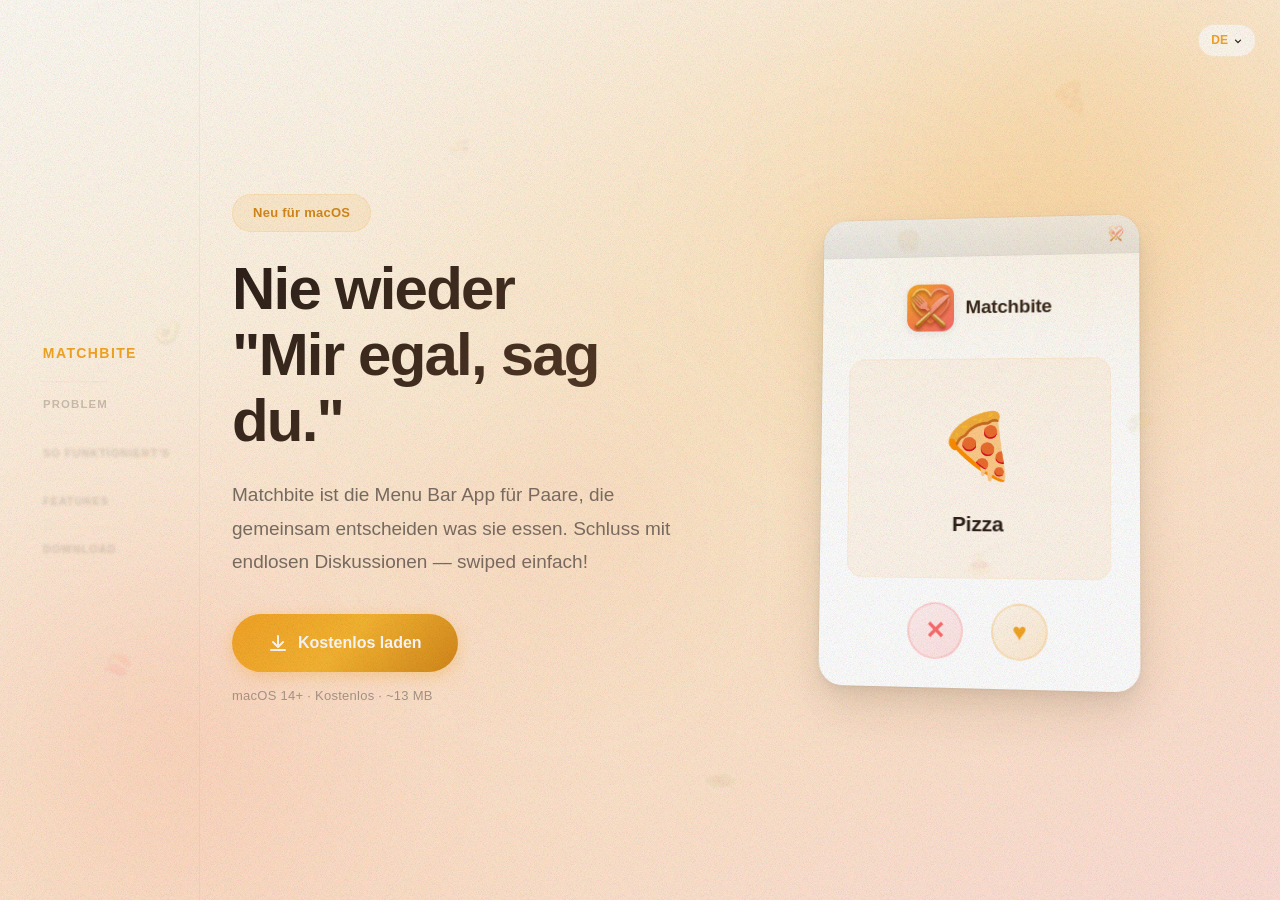
==== index.html @ bd600e62 "Initial commit: Matchbite landing page Complete landing page for matchbite.de with: - Full-page scro" ====
<!DOCTYPE html>
<html lang="de">
<head>
    <meta charset="UTF-8">
    <meta name="viewport" content="width=device-width, initial-scale=1.0">
    <title>Matchbite — Nie wieder "Mir egal, sag du."</title>
    <meta name="description" content="Matchbite ist die macOS Menu Bar App für Paare, die gemeinsam entscheiden was sie essen. Schluss mit endlosen Diskussionen!">
    <meta name="keywords" content="Matchbite, macOS App, Paare, Essen entscheiden, Menu Bar App, Food Matcher">

    <!-- Open Graph -->
    <meta property="og:title" content="Matchbite — Nie wieder 'Mir egal, sag du.'">
    <meta property="og:description" content="Die macOS Menu Bar App für Paare, die gemeinsam entscheiden was sie essen.">
    <meta property="og:image" content="https://matchbite.de/assets/og-image.png">
    <meta property="og:url" content="https://matchbite.de">
    <meta property="og:type" content="website">
    <meta property="og:locale" content="de_DE">

    <!-- Twitter Card -->
    <meta name="twitter:card" content="summary_large_image">
    <meta name="twitter:title" content="Matchbite — Nie wieder 'Mir egal, sag du.'">
    <meta name="twitter:description" content="Die macOS Menu Bar App für Paare, die gemeinsam entscheiden was sie essen.">
    <meta name="twitter:image" content="https://matchbite.de/assets/og-image.png">

    <!-- Favicons -->
    <link rel="apple-touch-icon" sizes="180x180" href="assets/apple-touch-icon.png">
    <link rel="icon" type="image/png" sizes="32x32" href="assets/favicon-32x32.png">
    <link rel="icon" type="image/png" sizes="16x16" href="assets/favicon-16x16.png">
    <meta name="theme-color" content="#F5A623">

    <link rel="preload" href="css/style.css" as="style">
    <link rel="stylesheet" href="css/style.css">
</head>
<body>
    <!-- Ambient background layers -->
    <div class="grain-overlay"></div>
    <div class="ambient-orbs" id="ambientOrbs">
        <div class="ambient-orb"></div>
        <div class="ambient-orb"></div>
        <div class="ambient-orb"></div>
        <div class="ambient-orb"></div>
    </div>
    <div class="floating-foods" id="floatingFoods">
        <div class="floating-food">🍕</div>
        <div class="floating-food">🍣</div>
        <div class="floating-food">🍔</div>
        <div class="floating-food">🥗</div>
        <div class="floating-food">🌮</div>
        <div class="floating-food">🍜</div>
        <div class="floating-food">🍝</div>
        <div class="floating-food">🥑</div>
    </div>
    <div class="cursor-glow" id="cursorGlow"></div>

    <!-- Fixed side indicator -->
    <div class="side-nav" id="sideNav">
        <div class="side-nav-roller" id="sideNavRoller">
            <div class="side-nav-item" data-target="hero">Matchbite</div>
            <div class="side-nav-item" data-target="problem" data-i18n-nav="nav_problem">Problem</div>
            <div class="side-nav-item" data-target="how-it-works" data-i18n-nav="nav_how">So funktioniert's</div>
            <div class="side-nav-item" data-target="features" data-i18n-nav="nav_features">Features</div>
            <div class="side-nav-item" data-target="download" data-i18n-nav="nav_download">Download</div>
        </div>
    </div>

    <!-- Language switcher (top right, minimal) -->
    <div class="lang-switcher" id="langSwitcher">
        <button class="lang-toggle" id="langToggle" aria-label="Sprache wechseln">
            <span class="lang-flag" id="langFlag">DE</span>
            <svg width="10" height="10" viewBox="0 0 12 12" fill="none"><path d="M3 5L6 8L9 5" stroke="currentColor" stroke-width="1.5" stroke-linecap="round" stroke-linejoin="round"/></svg>
        </button>
        <div class="lang-dropdown" id="langDropdown">
            <button class="lang-option active" data-lang="de">Deutsch</button>
            <button class="lang-option" data-lang="en">English</button>
            <button class="lang-option" data-lang="tr">Turkce</button>
            <button class="lang-option" data-lang="ro">Romana</button>
            <button class="lang-option" data-lang="es">Espanol</button>
            <button class="lang-option" data-lang="it">Italiano</button>
            <button class="lang-option" data-lang="pl">Polski</button>
            <button class="lang-option" data-lang="sv">Svenska</button>
            <button class="lang-option" data-lang="nl">Nederlands</button>
            <button class="lang-option" data-lang="be">Belgisch</button>
            <button class="lang-option" data-lang="bs">Bosanski</button>
            <button class="lang-option" data-lang="sq">Shqip</button>
            <button class="lang-option" data-lang="hr">Hrvatski</button>
        </div>
    </div>

    <!-- Section 1: Hero -->
    <section class="panel" id="hero" data-label="Matchbite">
        <div class="panel-inner">
            <div class="hero-content">
                <div class="hero-badge" data-i18n="hero_badge">Neu für macOS</div>
                <h1 class="hero-title" data-i18n="hero_title">Nie wieder<br>"Mir egal, sag du."</h1>
                <p class="hero-subtitle" data-i18n="hero_subtitle">Matchbite ist die Menu Bar App für Paare, die gemeinsam entscheiden was sie essen. Schluss mit endlosen Diskussionen — swiped einfach!</p>
                <div class="hero-actions">
                    <a href="Matchbite.dmg" class="btn btn-primary btn-lg" data-i18n="hero_cta">
                        <svg width="20" height="20" viewBox="0 0 20 20" fill="none"><path d="M10 3V14M10 14L5 9M10 14L15 9" stroke="currentColor" stroke-width="2" stroke-linecap="round" stroke-linejoin="round"/><path d="M3 17H17" stroke="currentColor" stroke-width="2" stroke-linecap="round"/></svg>
                        Kostenlos laden
                    </a>
                    <span class="hero-meta" data-i18n="hero_meta">macOS 14+ &middot; Kostenlos &middot; ~13 MB</span>
                </div>
            </div>
            <div class="hero-visual">
                <div class="hero-phone-mockup">
                    <div class="mockup-menubar">
                        <div class="mockup-menubar-icons">
                            <img src="assets/logo_transparent.png" alt="" width="18" height="18">
                        </div>
                    </div>
                    <div class="mockup-app">
                        <div class="mockup-header">
                            <img src="assets/logo_farbig.png" alt="Matchbite" width="48" height="48" class="mockup-logo">
                            <span class="mockup-title">Matchbite</span>
                        </div>
                        <div class="mockup-card">
                            <div class="mockup-food-emoji">🍕</div>
                            <div class="mockup-food-name">Pizza</div>
                        </div>
                        <div class="mockup-actions">
                            <div class="mockup-btn mockup-btn-no">✕</div>
                            <div class="mockup-btn mockup-btn-yes">♥</div>
                        </div>
                    </div>
                </div>
            </div>
        </div>
    </section>

    <!-- Section 2: Problem -->
    <section class="panel panel-warm" id="problem" data-label-i18n="nav_problem" data-label="Problem">
        <div class="panel-inner panel-center">
            <h2 class="section-title" data-i18n="problem_title">Kennst du das?</h2>
            <p class="section-subtitle" data-i18n="problem_subtitle">Jeden Tag das gleiche Drama. Jedes Paar kennt es.</p>
            <div class="problem-grid">
                <div class="problem-card">
                    <div class="problem-emoji">🤷‍♀️</div>
                    <p class="problem-quote" data-i18n="problem_1">"Was willst du essen?" — "Mir egal, du darfst entscheiden."</p>
                </div>
                <div class="problem-card">
                    <div class="problem-emoji">😤</div>
                    <p class="problem-quote" data-i18n="problem_2">"Pizza?" — "Ne, hatte ich gestern." — "Sushi?" — "Zu teuer." — "Dann sag DU mal!"</p>
                </div>
                <div class="problem-card">
                    <div class="problem-emoji">🕐</div>
                    <p class="problem-quote" data-i18n="problem_3">30 Minuten diskutieren. Am Ende doch wieder das Gleiche bestellen.</p>
                </div>
                <div class="problem-card">
                    <div class="problem-emoji">😩</div>
                    <p class="problem-quote" data-i18n="problem_4">"Mir ist alles recht." — Bestellt man was, ist es dann doch nicht recht.</p>
                </div>
            </div>
        </div>
    </section>

    <!-- Section 3: How it works -->
    <section class="panel" id="how-it-works" data-label-i18n="nav_how" data-label="So funktioniert's">
        <div class="panel-inner panel-center">
            <h2 class="section-title" data-i18n="how_title">So einfach geht's</h2>
            <p class="section-subtitle" data-i18n="how_subtitle">In drei Schritten zum gemeinsamen Essen-Match.</p>
            <div class="steps">
                <div class="step">
                    <div class="step-number">1</div>
                    <h3 class="step-title" data-i18n="step1_title">Installieren</h3>
                    <p class="step-desc" data-i18n="step1_desc">DMG laden, App in den Programme-Ordner ziehen — fertig. Matchbite sitzt in deiner Menu Bar.</p>
                </div>
                <div class="step-connector">
                    <svg width="40" height="2" viewBox="0 0 40 2"><line x1="0" y1="1" x2="40" y2="1" stroke="var(--amber)" stroke-width="2" stroke-dasharray="4 4"/></svg>
                </div>
                <div class="step">
                    <div class="step-number">2</div>
                    <h3 class="step-title" data-i18n="step2_title">Swipen</h3>
                    <p class="step-desc" data-i18n="step2_desc">Beide swipen unabhängig durch Essensvorschläge. Ja oder Nein — ganz intuitiv.</p>
                </div>
                <div class="step-connector">
                    <svg width="40" height="2" viewBox="0 0 40 2"><line x1="0" y1="1" x2="40" y2="1" stroke="var(--amber)" stroke-width="2" stroke-dasharray="4 4"/></svg>
                </div>
                <div class="step">
                    <div class="step-number">3</div>
                    <h3 class="step-title" data-i18n="step3_title">Match!</h3>
                    <p class="step-desc" data-i18n="step3_desc">Sobald ihr bei einem Gericht übereinstimmt — Bingo! Heute gibt's genau das.</p>
                </div>
            </div>
        </div>
    </section>

    <!-- Section 4: Features -->
    <section class="panel panel-warm" id="features" data-label-i18n="nav_features" data-label="Features">
        <div class="panel-inner panel-center">
            <h2 class="section-title" data-i18n="features_title">Alles was du brauchst</h2>
            <p class="section-subtitle" data-i18n="features_subtitle">Klein, schnell, clever — und immer nur einen Klick entfernt.</p>
            <div class="features-grid">
                <div class="feature-card">
                    <div class="feature-preview">
                        <img src="appbilder/menubar.png" alt="Matchbite Menu Bar" loading="lazy">
                    </div>
                    <h3 data-i18n="feature1_title">Menü Bar App</h3>
                    <p data-i18n="feature1_desc">Lebt in deiner Menü Bar. Ein Klick öffnet Matchbite — kein extra Fenster, kein App-Switching.</p>
                </div>
                <div class="feature-card">
                    <div class="feature-preview">
                        <img src="appbilder/notificationbanner_neu Kopie.png" alt="Matchbite Erinnerung" loading="lazy">
                    </div>
                    <h3 data-i18n="feature2_title">Tägliche Erinnerung</h3>
                    <p data-i18n="feature2_desc">Matchbite erinnert euch zur Mittagszeit — damit ihr nicht erst um 14 Uhr anfangt zu überlegen.</p>
                </div>
                <div class="feature-card">
                    <div class="feature-preview feature-preview-tall">
                        <img src="appbilder/swipescreen_neu.png" alt="Matchbite Swipe-Modus" loading="lazy">
                    </div>
                    <h3 data-i18n="feature3_title">Swipe-Modus</h3>
                    <p data-i18n="feature3_desc">Wisch durch die Vorschläge — nach rechts für Ja, nach links für Nein. So einfach wie Tinder, nur für Essen.</p>
                </div>
                <div class="feature-card">
                    <div class="feature-preview feature-preview-tall">
                        <img src="appbilder/einstellungen.png" alt="Matchbite Einstellungen" loading="lazy">
                    </div>
                    <h3 data-i18n="feature4_title">Für macOS gemacht</h3>
                    <p data-i18n="feature4_desc">Native macOS App. Schnell, leicht, fühlt sich an wie ein Teil deines Systems.</p>
                </div>
            </div>
        </div>
    </section>

    <!-- Section 5: Download -->
    <section class="panel" id="download" data-label-i18n="nav_download" data-label="Download">
        <div class="panel-inner panel-center">
            <div class="download-content">
                <img src="assets/logo_farbig.png" alt="Matchbite" width="96" height="96" class="download-logo">
                <h2 class="download-title" data-i18n="download_title">Rette deine Beziehung —<br>eine Mahlzeit nach der anderen.</h2>
                <p class="download-subtitle" data-i18n="download_subtitle">Kostenlos. Kein Abo. Keine In-App-Käufe. Einfach laden und losswipen.</p>
                <a href="Matchbite.dmg" class="btn btn-primary btn-xl" data-i18n="download_cta">
                    <svg width="24" height="24" viewBox="0 0 24 24" fill="none"><path d="M12 4V16M12 16L7 11M12 16L17 11" stroke="currentColor" stroke-width="2" stroke-linecap="round" stroke-linejoin="round"/><path d="M4 20H20" stroke="currentColor" stroke-width="2" stroke-linecap="round"/></svg>
                    Kostenlos für macOS laden
                </a>
                <span class="download-meta" data-i18n="download_meta">Erfordert macOS 14 Sonoma oder neuer</span>
            </div>
            <footer class="footer">
                <div class="footer-inner">
                    <p class="footer-love" data-i18n="footer_love">Made with ♥ für hungrige Paare</p>
                    <div class="footer-links">
                        <a href="#" data-i18n="footer_impressum">Impressum</a>
                        <a href="#" data-i18n="footer_privacy">Datenschutz</a>
                    </div>
                </div>
            </footer>
        </div>
    </section>

    <script src="js/main.js"></script>
</body>
</html>
---- css/style.css ----
/* ===== VARIABLES ===== */
:root {
    --amber: #F5A623;
    --amber-light: #FFECD2;
    --amber-dark: #D4891A;
    --coral: #FF6B6B;
    --bg-cream: #FFFDF9;
    --bg-warm: #FFF8F0;
    --bg-gradient: linear-gradient(135deg, #FFF8F0 0%, #FFECD2 50%, #FFE0E0 100%);
    --text-dark: #2D2019;
    --text-muted: #7A6E63;
    --text-light: #A89888;
    --white: #FFFFFF;
    --shadow-sm: 0 2px 8px rgba(45, 32, 25, 0.06);
    --shadow-md: 0 4px 20px rgba(45, 32, 25, 0.1);
    --shadow-lg: 0 8px 40px rgba(45, 32, 25, 0.12);
    --shadow-glow: 0 4px 30px rgba(245, 166, 35, 0.3);
    --radius-sm: 8px;
    --radius-md: 12px;
    --radius-lg: 20px;
    --transition: 0.3s cubic-bezier(0.4, 0, 0.2, 1);
}

/* ===== RESET ===== */
*, *::before, *::after { margin: 0; padding: 0; box-sizing: border-box; }
html { -webkit-text-size-adjust: 100%; }
body {
    font-family: -apple-system, BlinkMacSystemFont, 'SF Pro Display', 'Segoe UI', Roboto, Helvetica, Arial, sans-serif;
    color: var(--text-dark);
    background-color: var(--bg-cream);
    line-height: 1.6;
    overflow: hidden;
    height: 100vh;
    -webkit-font-smoothing: antialiased;
    -moz-osx-font-smoothing: grayscale;
}
img { max-width: 100%; height: auto; display: block; }
a { color: inherit; text-decoration: none; }
button { border: none; background: none; cursor: pointer; font: inherit; color: inherit; }

/* ===== AMBIENT BACKGROUND ===== */

/* Grain texture overlay — subtle premium film grain */
.grain-overlay {
    position: fixed;
    inset: 0;
    z-index: 300;
    pointer-events: none;
    opacity: 0.3;
    mix-blend-mode: multiply;
    background-image: url("data:image/svg+xml,%3Csvg viewBox='0 0 256 256' xmlns='http://www.w3.org/2000/svg'%3E%3Cfilter id='n'%3E%3CfeTurbulence type='fractalNoise' baseFrequency='0.85' numOctaves='4' stitchTiles='stitch'/%3E%3C/filter%3E%3Crect width='100%25' height='100%25' filter='url(%23n)' opacity='1'/%3E%3C/svg%3E");
    background-repeat: repeat;
    background-size: 180px 180px;
}

/* Animated gradient orbs — living background */
.ambient-orbs {
    position: fixed;
    inset: 0;
    z-index: 50;
    pointer-events: none;
    overflow: hidden;
}

.ambient-orb {
    position: absolute;
    border-radius: 50%;
    filter: blur(80px);
    opacity: 0;
    will-change: transform, opacity;
    transition: opacity 1.5s ease;
}

.ambient-orbs.active .ambient-orb {
    opacity: 1;
}

.ambient-orb:nth-child(1) {
    width: 500px; height: 500px;
    background: radial-gradient(circle, rgba(245, 166, 35, 0.2) 0%, transparent 70%);
    top: -10%; right: -5%;
    animation: orbFloat1 18s ease-in-out infinite;
}

.ambient-orb:nth-child(2) {
    width: 450px; height: 450px;
    background: radial-gradient(circle, rgba(255, 140, 100, 0.15) 0%, transparent 70%);
    bottom: -8%; left: -5%;
    animation: orbFloat2 22s ease-in-out infinite;
}

.ambient-orb:nth-child(3) {
    width: 350px; height: 350px;
    background: radial-gradient(circle, rgba(255, 107, 107, 0.1) 0%, transparent 70%);
    top: 40%; left: 30%;
    animation: orbFloat3 25s ease-in-out infinite;
}

.ambient-orb:nth-child(4) {
    width: 300px; height: 300px;
    background: radial-gradient(circle, rgba(245, 200, 80, 0.12) 0%, transparent 70%);
    top: 15%; left: 55%;
    animation: orbFloat4 20s ease-in-out infinite;
}

@keyframes orbFloat1 {
    0%, 100% { transform: translate(0, 0) scale(1); }
    25% { transform: translate(-60px, 40px) scale(1.1); }
    50% { transform: translate(-30px, 80px) scale(0.95); }
    75% { transform: translate(40px, 30px) scale(1.05); }
}

@keyframes orbFloat2 {
    0%, 100% { transform: translate(0, 0) scale(1); }
    25% { transform: translate(50px, -30px) scale(1.08); }
    50% { transform: translate(80px, -60px) scale(0.92); }
    75% { transform: translate(20px, -40px) scale(1.12); }
}

@keyframes orbFloat3 {
    0%, 100% { transform: translate(0, 0) scale(1); }
    33% { transform: translate(-70px, -50px) scale(1.15); }
    66% { transform: translate(50px, 30px) scale(0.9); }
}

@keyframes orbFloat4 {
    0%, 100% { transform: translate(0, 0) scale(1); }
    33% { transform: translate(40px, 50px) scale(0.9); }
    66% { transform: translate(-50px, -30px) scale(1.1); }
}

/* Floating food emojis — ghostly, thematic */
.floating-foods {
    position: fixed;
    inset: 0;
    z-index: 51;
    pointer-events: none;
    overflow: hidden;
}

.floating-food {
    position: absolute;
    font-size: 28px;
    opacity: 0;
    filter: blur(1px);
    will-change: transform;
    transition: opacity 1.5s ease;
    user-select: none;
}

.floating-foods.active .floating-food {
    opacity: 0.08;
}

.floating-food:nth-child(1) { top: 8%; left: 82%; font-size: 32px; animation: foodDrift1 28s linear infinite; }
.floating-food:nth-child(2) { top: 72%; left: 8%; font-size: 24px; animation: foodDrift2 34s linear infinite; }
.floating-food:nth-child(3) { top: 25%; left: 70%; font-size: 20px; animation: foodDrift3 30s linear infinite; }
.floating-food:nth-child(4) { top: 85%; left: 55%; font-size: 26px; animation: foodDrift4 26s linear infinite; }
.floating-food:nth-child(5) { top: 45%; left: 88%; font-size: 22px; animation: foodDrift1 32s linear infinite reverse; }
.floating-food:nth-child(6) { top: 15%; left: 35%; font-size: 18px; animation: foodDrift3 36s linear infinite reverse; }
.floating-food:nth-child(7) { top: 60%; left: 75%; font-size: 30px; animation: foodDrift2 24s linear infinite; }
.floating-food:nth-child(8) { top: 35%; left: 12%; font-size: 22px; animation: foodDrift4 38s linear infinite reverse; }

@keyframes foodDrift1 {
    0%   { transform: translate(0, 0) rotate(0deg); }
    25%  { transform: translate(-30px, -40px) rotate(15deg); }
    50%  { transform: translate(20px, -70px) rotate(-10deg); }
    75%  { transform: translate(-10px, -30px) rotate(20deg); }
    100% { transform: translate(0, 0) rotate(0deg); }
}

@keyframes foodDrift2 {
    0%   { transform: translate(0, 0) rotate(0deg); }
    25%  { transform: translate(40px, 25px) rotate(-12deg); }
    50%  { transform: translate(-20px, 50px) rotate(8deg); }
    75%  { transform: translate(30px, 20px) rotate(-18deg); }
    100% { transform: translate(0, 0) rotate(0deg); }
}

@keyframes foodDrift3 {
    0%   { transform: translate(0, 0) rotate(0deg); }
    33%  { transform: translate(-50px, 30px) rotate(22deg); }
    66%  { transform: translate(30px, -40px) rotate(-15deg); }
    100% { transform: translate(0, 0) rotate(0deg); }
}

@keyframes foodDrift4 {
    0%   { transform: translate(0, 0) rotate(0deg); }
    33%  { transform: translate(25px, -55px) rotate(-20deg); }
    66%  { transform: translate(-40px, 20px) rotate(12deg); }
    100% { transform: translate(0, 0) rotate(0deg); }
}

/* Mouse glow — interactive warmth */
.cursor-glow {
    position: fixed;
    width: 400px; height: 400px;
    border-radius: 50%;
    background: radial-gradient(circle, rgba(245, 166, 35, 0.07) 0%, transparent 65%);
    pointer-events: none;
    z-index: 52;
    transform: translate(-50%, -50%);
    transition: opacity 0.4s ease;
    opacity: 0;
    will-change: left, top;
}

.cursor-glow.active {
    opacity: 1;
}

/* Reduced motion: disable ambient animations */
@media (prefers-reduced-motion: reduce) {
    .ambient-orb, .floating-food { animation: none !important; }
    .cursor-glow { display: none; }
    .grain-overlay { opacity: 0.15; }
}

/* ===== PANELS (stacked, fixed) ===== */
.panel {
    position: fixed;
    inset: 0;
    width: 100%;
    height: 100vh;
    display: flex;
    align-items: center;
    justify-content: center;
    padding: 60px 80px 60px 232px;
    background: #FFF8F0;
    z-index: 1;
    opacity: 0;
    pointer-events: none;
    transform: translateY(100%) scale(0.95);
    will-change: transform, opacity;
}

/* === SECTION BACKGROUNDS — warm color story === */
/* Each panel has layered gradients + soft blobs for depth */

/* Hero: Einladend, warm, golden-peach — "Willkommen" */
#hero {
    background:
        radial-gradient(ellipse 80% 60% at 75% 20%, rgba(255, 200, 120, 0.25) 0%, transparent 60%),
        radial-gradient(ellipse 60% 80% at 15% 80%, rgba(255, 140, 140, 0.12) 0%, transparent 55%),
        radial-gradient(ellipse 50% 50% at 50% 50%, rgba(245, 166, 35, 0.06) 0%, transparent 70%),
        linear-gradient(155deg, #FFFCF5 0%, #FFF3E0 30%, #FFECD2 55%, #FFE4CC 75%, #FFE0D8 100%);
}

/* Problem: Leicht frustriert, wärmer/rötlicher — "Das kennt jeder" */
#problem {
    background:
        radial-gradient(ellipse 70% 50% at 80% 30%, rgba(255, 160, 130, 0.15) 0%, transparent 60%),
        radial-gradient(ellipse 60% 70% at 20% 75%, rgba(245, 166, 35, 0.1) 0%, transparent 55%),
        radial-gradient(ellipse 40% 40% at 50% 10%, rgba(255, 107, 107, 0.06) 0%, transparent 60%),
        linear-gradient(160deg, #FFF8F0 0%, #FFF0E5 25%, #FFE8D8 50%, #FFDFD0 80%, #FFE5DD 100%);
}

/* How it works: Klar, frisch, lösungsorientiert — "So einfach" */
#how-it-works {
    background:
        radial-gradient(ellipse 70% 60% at 25% 25%, rgba(245, 200, 100, 0.15) 0%, transparent 55%),
        radial-gradient(ellipse 50% 60% at 80% 70%, rgba(255, 220, 180, 0.18) 0%, transparent 55%),
        radial-gradient(ellipse 80% 40% at 50% 100%, rgba(245, 166, 35, 0.05) 0%, transparent 50%),
        linear-gradient(145deg, #FFFDF7 0%, #FFF9EE 30%, #FFF5E4 55%, #FFEED4 80%, #FFF2E0 100%);
}

/* Features: Selbstbewusst, warm-golden — "Alles was du brauchst" */
#features {
    background:
        radial-gradient(ellipse 60% 55% at 70% 25%, rgba(245, 180, 80, 0.14) 0%, transparent 55%),
        radial-gradient(ellipse 65% 65% at 25% 70%, rgba(255, 190, 140, 0.12) 0%, transparent 55%),
        radial-gradient(ellipse 40% 40% at 90% 85%, rgba(255, 140, 100, 0.06) 0%, transparent 50%),
        linear-gradient(150deg, #FFF9F0 0%, #FFF2E2 30%, #FFEBD0 55%, #FFE6C8 80%, #FFEAD5 100%);
}

/* Download: Reich, einladend, emotional — "Jetzt loslegen" */
#download {
    background:
        radial-gradient(ellipse 60% 60% at 50% 40%, rgba(245, 166, 35, 0.15) 0%, transparent 55%),
        radial-gradient(ellipse 80% 50% at 20% 20%, rgba(255, 180, 120, 0.18) 0%, transparent 55%),
        radial-gradient(ellipse 70% 50% at 85% 80%, rgba(255, 140, 140, 0.1) 0%, transparent 55%),
        linear-gradient(140deg, #FFF5E8 0%, #FFECD2 25%, #FFE2C0 50%, #FFDCB8 75%, #FFE3CC 100%);
}

/* Active panel: fully visible */
.panel.active {
    opacity: 1;
    pointer-events: all;
    z-index: 5;
    transform: translateY(0) scale(1);
}

/* Panel sliding IN from below (scroll down) */
.panel.slide-in-up {
    z-index: 10;
    pointer-events: none;
    animation: slideInUp 0.75s cubic-bezier(0.16, 1, 0.3, 1) forwards;
}

/* Panel sliding IN from above (scroll up) */
.panel.slide-in-down {
    z-index: 10;
    pointer-events: none;
    animation: slideInDown 0.75s cubic-bezier(0.16, 1, 0.3, 1) forwards;
}

/* Panel sliding OUT to top (scroll down) */
.panel.slide-out-up {
    z-index: 5;
    pointer-events: none;
    animation: slideOutUp 0.75s cubic-bezier(0.16, 1, 0.3, 1) forwards;
}

/* Panel sliding OUT to bottom (scroll up) */
.panel.slide-out-down {
    z-index: 5;
    pointer-events: none;
    animation: slideOutDown 0.75s cubic-bezier(0.16, 1, 0.3, 1) forwards;
}

@keyframes slideInUp {
    0% { transform: translateY(100%); opacity: 1; }
    100% { transform: translateY(0); opacity: 1; }
}

@keyframes slideInDown {
    0% { transform: translateY(-100%); opacity: 1; }
    100% { transform: translateY(0); opacity: 1; }
}

@keyframes slideOutUp {
    0% { transform: translateY(0) scale(1); opacity: 1; filter: blur(0); }
    100% { transform: translateY(-35%) scale(0.88); opacity: 0; filter: blur(6px); }
}

@keyframes slideOutDown {
    0% { transform: translateY(0) scale(1); opacity: 1; filter: blur(0); }
    100% { transform: translateY(35%) scale(0.88); opacity: 0; filter: blur(6px); }
}

/* Reduced motion fallback */
@media (prefers-reduced-motion: reduce) {
    .panel.slide-in-up, .panel.slide-in-down {
        animation: simpleFadeIn 0.3s ease forwards;
    }
    .panel.slide-out-up, .panel.slide-out-down {
        animation: simpleFadeOut 0.3s ease forwards;
    }
    @keyframes simpleFadeIn { from { opacity: 0; } to { opacity: 1; transform: translateY(0) scale(1); } }
    @keyframes simpleFadeOut { from { opacity: 1; } to { opacity: 0; } }
}

.panel-inner {
    width: 100%;
    max-width: 1100px;
    margin: 0 auto;
}

.panel-center { text-align: center; }

/* ===== CONTENT REVEAL (staggered + dramatic) ===== */

/* --- Titles: slide up with blur --- */
.panel .section-title {
    opacity: 0;
    transform: translateY(50px) scale(0.92);
    filter: blur(8px);
    transition: opacity 0.7s cubic-bezier(0.16, 1, 0.3, 1),
                transform 0.7s cubic-bezier(0.16, 1, 0.3, 1),
                filter 0.7s cubic-bezier(0.16, 1, 0.3, 1);
}
.panel .section-subtitle {
    opacity: 0;
    transform: translateY(30px);
    filter: blur(4px);
    transition: opacity 0.6s cubic-bezier(0.16, 1, 0.3, 1),
                transform 0.6s cubic-bezier(0.16, 1, 0.3, 1),
                filter 0.6s cubic-bezier(0.16, 1, 0.3, 1);
}

/* --- Hero content: each child from left --- */
.hero-content > * {
    opacity: 0;
    transform: translateX(-40px) translateY(20px);
    filter: blur(6px);
    transition: opacity 0.65s cubic-bezier(0.16, 1, 0.3, 1),
                transform 0.65s cubic-bezier(0.16, 1, 0.3, 1),
                filter 0.65s cubic-bezier(0.16, 1, 0.3, 1);
}

/* --- Hero visual: scale up from right --- */
.hero-visual {
    opacity: 0;
    transform: translateX(60px) scale(0.85);
    filter: blur(8px);
    transition: opacity 0.8s cubic-bezier(0.16, 1, 0.3, 1),
                transform 0.8s cubic-bezier(0.16, 1, 0.3, 1),
                filter 0.8s cubic-bezier(0.16, 1, 0.3, 1);
}

/* --- Problem cards: pop up with rotation --- */
.problem-card {
    opacity: 0;
    transform: translateY(60px) scale(0.8) rotate(3deg);
    filter: blur(4px);
    transition: opacity 0.6s cubic-bezier(0.16, 1, 0.3, 1),
                transform 0.6s cubic-bezier(0.16, 1, 0.3, 1),
                filter 0.6s cubic-bezier(0.16, 1, 0.3, 1);
}
.problem-card:nth-child(even) {
    transform: translateY(60px) scale(0.8) rotate(-3deg);
}

/* --- Steps: slide from left --- */
.step, .step-preview {
    opacity: 0;
    transform: translateX(-50px) translateY(20px);
    filter: blur(6px);
    transition: opacity 0.6s cubic-bezier(0.16, 1, 0.3, 1),
                transform 0.6s cubic-bezier(0.16, 1, 0.3, 1),
                filter 0.6s cubic-bezier(0.16, 1, 0.3, 1);
}
.step-connector {
    opacity: 0;
    transform: scaleX(0);
    transition: opacity 0.4s ease, transform 0.5s cubic-bezier(0.16, 1, 0.3, 1);
}

/* --- Feature cards: scale up from center --- */
.feature-card {
    opacity: 0;
    transform: translateY(40px) scale(0.75);
    filter: blur(6px);
    transition: opacity 0.6s cubic-bezier(0.16, 1, 0.3, 1),
                transform 0.6s cubic-bezier(0.16, 1, 0.3, 1),
                filter 0.6s cubic-bezier(0.16, 1, 0.3, 1);
}

/* --- Download content: scale + blur --- */
.download-content {
    opacity: 0;
    transform: translateY(40px) scale(0.9);
    filter: blur(10px);
    transition: opacity 0.8s cubic-bezier(0.16, 1, 0.3, 1),
                transform 0.8s cubic-bezier(0.16, 1, 0.3, 1),
                filter 0.8s cubic-bezier(0.16, 1, 0.3, 1);
}

/* === IN-VIEW: everything resolves === */
.panel.in-view .section-title {
    opacity: 1; transform: translateY(0) scale(1); filter: blur(0);
}
.panel.in-view .section-subtitle {
    opacity: 1; transform: translateY(0); filter: blur(0);
    transition-delay: 0.12s;
}
.panel.in-view .hero-content > * {
    opacity: 1; transform: translateX(0) translateY(0); filter: blur(0);
}
.panel.in-view .hero-visual {
    opacity: 1; transform: translateX(0) scale(1); filter: blur(0);
}
.panel.in-view .problem-card,
.panel.in-view .problem-card:nth-child(even) {
    opacity: 1; transform: translateY(0) scale(1) rotate(0deg); filter: blur(0);
}
.panel.in-view .step {
    opacity: 1; transform: translateX(0) translateY(0); filter: blur(0);
}
.panel.in-view .step-connector {
    opacity: 1; transform: scaleX(1);
}
.panel.in-view .feature-card {
    opacity: 1; transform: translateY(0) scale(1); filter: blur(0);
}
.panel.in-view .download-content {
    opacity: 1; transform: translateY(0) scale(1); filter: blur(0);
}

/* === STAGGER DELAYS === */
.panel.in-view .hero-content > *:nth-child(1) { transition-delay: 0.2s; }
.panel.in-view .hero-content > *:nth-child(2) { transition-delay: 0.35s; }
.panel.in-view .hero-content > *:nth-child(3) { transition-delay: 0.5s; }
.panel.in-view .hero-content > *:nth-child(4) { transition-delay: 0.6s; }
.panel.in-view .hero-visual { transition-delay: 0.4s; }

.panel.in-view .problem-card:nth-child(1) { transition-delay: 0.15s; }
.panel.in-view .problem-card:nth-child(2) { transition-delay: 0.25s; }
.panel.in-view .problem-card:nth-child(3) { transition-delay: 0.35s; }
.panel.in-view .problem-card:nth-child(4) { transition-delay: 0.45s; }

.panel.in-view .step:nth-child(1) { transition-delay: 0.15s; }
.panel.in-view .step-connector:nth-child(2) { transition-delay: 0.3s; }
.panel.in-view .step:nth-child(3) { transition-delay: 0.35s; }
.panel.in-view .step-connector:nth-child(4) { transition-delay: 0.5s; }
.panel.in-view .step:nth-child(5) { transition-delay: 0.55s; }

.panel.in-view .feature-card:nth-child(1) { transition-delay: 0.15s; }
.panel.in-view .feature-card:nth-child(2) { transition-delay: 0.25s; }
.panel.in-view .feature-card:nth-child(3) { transition-delay: 0.35s; }
.panel.in-view .feature-card:nth-child(4) { transition-delay: 0.45s; }

/* ===== SIDE NAVIGATION (roller) ===== */
.side-nav {
    position: fixed;
    left: 0;
    top: 0;
    bottom: 0;
    width: 200px;
    display: flex;
    align-items: center;
    justify-content: center;
    z-index: 100;
    border-right: 1px solid rgba(168, 152, 136, 0.1);
}

.side-nav-roller {
    display: flex;
    flex-direction: column;
    align-items: flex-start;
    padding-left: 28px;
    transition: transform 0.5s cubic-bezier(0.4, 0, 0.2, 1);
}

.side-nav-item {
    font-size: 12px;
    font-weight: 600;
    text-transform: uppercase;
    letter-spacing: 0.1em;
    color: var(--text-light);
    padding: 14px 0;
    border-top: 1px solid rgba(168, 152, 136, 0.15);
    white-space: nowrap;
    cursor: pointer;
    transition: all 0.4s cubic-bezier(0.4, 0, 0.2, 1);
    filter: blur(1.5px);
    opacity: 0.4;
    transform: scale(0.9);
    transform-origin: left center;
}

.side-nav-item:first-child { border-top: none; }
.side-nav-item:last-child { border-bottom: 1px solid rgba(168, 152, 136, 0.15); }

.side-nav-item.active {
    font-size: 14px;
    font-weight: 800;
    color: var(--amber);
    filter: blur(0);
    opacity: 1;
    transform: scale(1);
    padding: 16px 0;
}

.side-nav-item.near {
    filter: blur(0.5px);
    opacity: 0.55;
    transform: scale(0.95);
}

.side-nav-item:hover {
    opacity: 0.8;
    filter: blur(0);
}

/* ===== LANGUAGE SWITCHER ===== */
.lang-switcher {
    position: fixed;
    top: 24px;
    right: 24px;
    z-index: 200;
}

.lang-toggle {
    display: flex;
    align-items: center;
    gap: 5px;
    padding: 6px 12px;
    background: rgba(255, 253, 249, 0.8);
    backdrop-filter: blur(12px);
    -webkit-backdrop-filter: blur(12px);
    border-radius: 50px;
    font-size: 12px;
    font-weight: 600;
    transition: var(--transition);
    border: 1px solid rgba(245, 166, 35, 0.15);
}

.lang-toggle:hover {
    background: var(--white);
    border-color: var(--amber);
}

.lang-flag { font-size: 12px; font-weight: 700; color: var(--amber); }

.lang-dropdown {
    position: absolute;
    top: calc(100% + 6px);
    right: 0;
    background: var(--white);
    border-radius: var(--radius-md);
    box-shadow: var(--shadow-lg);
    padding: 4px;
    min-width: 150px;
    opacity: 0;
    visibility: hidden;
    transform: translateY(-6px);
    transition: var(--transition);
    border: 1px solid rgba(245, 166, 35, 0.1);
    max-height: 300px;
    overflow-y: auto;
}

.lang-dropdown.open { opacity: 1; visibility: visible; transform: translateY(0); }

.lang-option {
    display: block; width: 100%; padding: 7px 12px;
    text-align: left; font-size: 13px;
    border-radius: var(--radius-sm); transition: var(--transition);
}
.lang-option:hover { background: var(--amber-light); }
.lang-option.active { color: var(--amber); font-weight: 600; background: var(--amber-light); }

/* ===== BUTTONS ===== */
.btn {
    display: inline-flex; align-items: center; gap: 10px;
    font-weight: 600; border-radius: 50px;
    cursor: pointer; border: none;
    position: relative; overflow: hidden;
    transition: transform 0.3s cubic-bezier(0.16, 1, 0.3, 1), box-shadow 0.3s ease;
}
.btn-primary {
    background: linear-gradient(135deg, var(--amber) 0%, #F7B731 50%, var(--amber-dark) 100%);
    color: var(--white);
    box-shadow: 0 4px 15px rgba(245, 166, 35, 0.35);
}
.btn-primary::before {
    content: '';
    position: absolute;
    top: 0; left: -100%; width: 100%; height: 100%;
    background: linear-gradient(90deg, transparent, rgba(255,255,255,0.25), transparent);
    transition: left 0.5s ease;
}
.btn-primary:hover::before { left: 100%; }
.btn-primary:hover {
    transform: translateY(-3px) scale(1.02);
    box-shadow: 0 8px 30px rgba(245, 166, 35, 0.45);
}
.btn-primary:active { transform: translateY(0) scale(0.98); }
.btn-lg { padding: 16px 36px; font-size: 16px; }
.btn-xl { padding: 20px 48px; font-size: 18px; letter-spacing: 0.01em; }

/* ===== HERO ===== */
#hero .panel-inner {
    display: grid;
    grid-template-columns: 1fr 1fr;
    gap: 80px;
    align-items: center;
}

.hero-badge {
    display: inline-flex; align-items: center; gap: 8px;
    padding: 8px 20px;
    background: rgba(245, 166, 35, 0.12);
    backdrop-filter: blur(8px);
    color: var(--amber-dark);
    border-radius: 50px; font-size: 13px; font-weight: 600;
    margin-bottom: 24px;
    border: 1px solid rgba(245, 166, 35, 0.15);
    letter-spacing: 0.02em;
}

.hero-title {
    font-size: clamp(38px, 5vw, 60px); font-weight: 800;
    line-height: 1.1; margin-bottom: 24px; letter-spacing: -0.03em;
    background: linear-gradient(135deg, var(--text-dark) 0%, #5A3E28 100%);
    -webkit-background-clip: text;
    -webkit-text-fill-color: transparent;
    background-clip: text;
}

.hero-subtitle {
    font-size: clamp(16px, 2vw, 19px); color: var(--text-muted);
    max-width: 480px; margin-bottom: 36px; line-height: 1.75;
}

.hero-actions { display: flex; flex-direction: column; align-items: flex-start; gap: 14px; }
.hero-meta { font-size: 13px; color: var(--text-light); letter-spacing: 0.02em; }
.hero-visual { display: flex; justify-content: center; }

/* ===== MOCKUP ===== */
.hero-phone-mockup {
    width: 320px; background: var(--white);
    border-radius: 24px;
    box-shadow:
        0 0 0 1px rgba(0,0,0,0.03),
        0 4px 8px rgba(0,0,0,0.04),
        0 12px 24px rgba(0,0,0,0.06),
        0 24px 48px rgba(45, 32, 25, 0.08),
        0 0 80px rgba(245, 166, 35, 0.08);
    overflow: visible;
    transform: perspective(1000px) rotateY(-6deg) rotateX(3deg);
    transition: transform 0.8s cubic-bezier(0.16, 1, 0.3, 1);
}
.hero-phone-mockup:hover {
    transform: perspective(1000px) rotateY(0deg) rotateX(0deg) translateY(-4px);
}

.mockup-menubar {
    background: linear-gradient(180deg, #F5F5F5, #EBEBEB);
    padding: 10px 14px; display: flex; justify-content: flex-end;
    border-radius: 24px 24px 0 0;
    border-bottom: 1px solid rgba(0,0,0,0.06);
}
.mockup-menubar-icons { display: flex; align-items: center; }
.mockup-app { padding: 28px; text-align: center; }
.mockup-header { display: flex; align-items: center; justify-content: center; gap: 12px; margin-bottom: 28px; }
.mockup-logo { border-radius: 12px; box-shadow: 0 2px 8px rgba(0,0,0,0.08); }
.mockup-title { font-size: 19px; font-weight: 700; letter-spacing: -0.01em; }
.mockup-card {
    background: linear-gradient(145deg, var(--bg-warm) 0%, #FFF5E8 100%);
    border-radius: 16px;
    padding: 36px 28px; margin-bottom: 24px;
    will-change: transform, opacity;
    border: 1px solid rgba(245, 166, 35, 0.08);
}
.mockup-food-emoji { font-size: 64px; margin-bottom: 10px; }
.mockup-food-name { font-size: 21px; font-weight: 700; letter-spacing: -0.01em; }
.mockup-actions { display: flex; justify-content: center; gap: 28px; }
.mockup-btn {
    width: 56px; height: 56px; border-radius: 50%;
    display: flex; align-items: center; justify-content: center;
    font-size: 24px; font-weight: bold;
}
.mockup-btn-no {
    background: linear-gradient(145deg, #FFF0F0, #FFE4E4);
    color: var(--coral); border: 2px solid rgba(255,107,107,0.2);
    cursor: pointer;
    transition: transform 0.3s cubic-bezier(0.16, 1, 0.3, 1), box-shadow 0.3s ease;
}
.mockup-btn-no:hover {
    transform: scale(1.18) rotate(-5deg);
    box-shadow: 0 6px 20px rgba(255,107,107,0.3);
}
.mockup-btn-no:active { transform: scale(0.92); }
.mockup-btn-yes {
    background: linear-gradient(145deg, #FFF7EC, #FFECD2);
    color: var(--amber); border: 2px solid rgba(245,166,35,0.2);
    cursor: pointer;
    transition: transform 0.3s cubic-bezier(0.16, 1, 0.3, 1), box-shadow 0.3s ease;
}
.mockup-btn-yes:hover {
    transform: scale(1.18) rotate(5deg);
    box-shadow: 0 6px 20px rgba(245,166,35,0.3);
}
.mockup-btn-yes:active { transform: scale(0.92); }

/* ===== SECTION TITLES ===== */
.section-title {
    font-size: clamp(30px, 4.5vw, 48px); font-weight: 800;
    margin-bottom: 14px; letter-spacing: -0.03em;
    background: linear-gradient(135deg, var(--text-dark) 0%, #5A3E28 100%);
    -webkit-background-clip: text;
    -webkit-text-fill-color: transparent;
    background-clip: text;
}
.section-subtitle {
    font-size: 18px; color: var(--text-muted);
    max-width: 520px; margin: 0 auto 52px;
    line-height: 1.7;
}

/* ===== PROBLEM ===== */
.problem-grid { display: grid; grid-template-columns: repeat(2,1fr); gap: 20px; max-width: 840px; margin: 0 auto; }
.problem-card {
    background: rgba(255, 255, 255, 0.7);
    backdrop-filter: blur(16px);
    -webkit-backdrop-filter: blur(16px);
    padding: 32px; border-radius: 20px;
    box-shadow: 0 1px 3px rgba(0,0,0,0.02), 0 4px 16px rgba(0,0,0,0.04);
    transition: transform 0.4s cubic-bezier(0.16, 1, 0.3, 1), box-shadow 0.4s ease;
    border: 1px solid rgba(245,166,35,0.06); text-align: left;
    position: relative; overflow: hidden;
}
.problem-card::before {
    content: ''; position: absolute;
    top: 0; left: 0; right: 0; height: 3px;
    background: linear-gradient(90deg, var(--amber), var(--coral));
    opacity: 0;
    transition: opacity 0.3s ease;
}
.problem-card:hover::before { opacity: 1; }
.problem-card:hover {
    transform: translateY(-6px);
    box-shadow: 0 8px 32px rgba(45, 32, 25, 0.1);
}
.problem-emoji { font-size: 40px; margin-bottom: 14px; }
.problem-quote {
    font-size: 15px; color: var(--text-muted); line-height: 1.7;
    font-style: italic; font-weight: 500;
}

/* ===== STEPS ===== */
.steps { display: flex; align-items: flex-start; justify-content: center; gap: 12px; }
.step {
    flex: 1; max-width: 280px; padding: 32px 28px;
    background: rgba(255, 255, 255, 0.5);
    border-radius: 20px;
    transition: transform 0.4s cubic-bezier(0.16, 1, 0.3, 1), background 0.3s ease;
}
.step:hover {
    background: rgba(255, 255, 255, 0.9);
    transform: translateY(-4px);
}
.step-number {
    display: inline-flex; align-items: center; justify-content: center;
    width: 44px; height: 44px;
    background: linear-gradient(135deg, var(--amber), #F7B731);
    color: var(--white);
    border-radius: 14px; font-size: 17px; font-weight: 700; margin-bottom: 18px;
    box-shadow: 0 4px 12px rgba(245, 166, 35, 0.3);
}
.step-title { font-size: 20px; font-weight: 700; margin-bottom: 10px; letter-spacing: -0.01em; }
.step-desc { font-size: 15px; color: var(--text-muted); line-height: 1.7; }
.step-connector {
    display: flex; align-items: center; padding-top: 48px;
    color: var(--amber);
}

/* Step preview (match screenshot) */
.step-preview {
    margin-top: 14px;
    width: 120px; height: 100px;
    margin-left: auto;
    margin-right: auto;
    border-radius: 12px;
    overflow: hidden;
    box-shadow:
        0 2px 6px rgba(0,0,0,0.05),
        0 6px 16px rgba(0,0,0,0.06);
    background: var(--white);
    border: 1px solid rgba(245,166,35,0.08);
}
.step-preview img {
    width: 100%; height: 100%;
    display: block;
    object-fit: cover;
    object-position: center 25%;
    transition: transform 0.5s cubic-bezier(0.16, 1, 0.3, 1);
}
.step:hover .step-preview img {
    transform: scale(1.06);
}

/* ===== FEATURES ===== */
/* Features grid: top row landscape, bottom row portrait */
.features-grid {
    display: grid;
    grid-template-columns: repeat(2, 1fr);
    gap: 20px;
    max-width: 880px;
    margin: 0 auto;
}
.feature-card {
    background: rgba(255, 255, 255, 0.7);
    backdrop-filter: blur(16px);
    -webkit-backdrop-filter: blur(16px);
    padding: 28px; border-radius: 20px;
    box-shadow: 0 1px 3px rgba(0,0,0,0.02), 0 4px 16px rgba(0,0,0,0.04);
    transition: transform 0.4s cubic-bezier(0.16, 1, 0.3, 1), box-shadow 0.4s ease;
    border: 1px solid rgba(245,166,35,0.06);
    text-align: left;
    position: relative;
}
.feature-card:hover {
    transform: translateY(-5px);
    box-shadow: 0 12px 40px rgba(45, 32, 25, 0.1);
}

/* Shared preview container */
.feature-preview {
    width: 100%;
    border-radius: 12px;
    overflow: hidden;
    margin-bottom: 18px;
    background: linear-gradient(155deg, rgba(250,245,240,0.9) 0%, rgba(255,243,228,0.6) 100%);
    box-shadow: inset 0 1px 2px rgba(0,0,0,0.03);
    border: 1px solid rgba(245,166,35,0.05);
}
.feature-preview img {
    display: block;
    transition: transform 0.5s cubic-bezier(0.16, 1, 0.3, 1);
}
.feature-card:hover .feature-preview img {
    transform: scale(1.04);
}

/* === TOP ROW: Landscape — crop to relevant part === */

/* 1. Menu Bar: show from the very top so macOS bar is visible (638×574) */
.feature-card:nth-child(1) .feature-preview {
    height: 140px;
}
.feature-card:nth-child(1) .feature-preview img {
    width: 100%; height: 100%;
    object-fit: cover;
    object-position: center top;
    border-radius: 8px;
}

/* 2. Notification: cropped banner image (818×255) — zoom into bubble */
.feature-card:nth-child(2) .feature-preview {
    height: 120px;
    display: flex;
    align-items: center;
    justify-content: center;
    padding: 8px;
}
.feature-card:nth-child(2) .feature-preview img {
    width: 100%; height: auto;
    object-fit: contain;
    border-radius: 10px;
    box-shadow: 0 2px 14px rgba(0,0,0,0.07);
}

/* === BOTTOM ROW: Portrait — full app screenshots === */

.feature-card:nth-child(3) .feature-preview,
.feature-card:nth-child(4) .feature-preview {
    height: auto;
    display: flex;
    align-items: center;
    justify-content: center;
    padding: 16px;
}
.feature-card:nth-child(3) .feature-preview img,
.feature-card:nth-child(4) .feature-preview img {
    width: auto;
    max-width: 100%;
    height: auto;
    max-height: 220px;
    object-fit: contain;
    border-radius: 12px;
    box-shadow:
        0 0 0 1px rgba(0,0,0,0.04),
        0 4px 12px rgba(0,0,0,0.06),
        0 12px 28px rgba(0,0,0,0.06);
}

.feature-card h3 { font-size: 18px; font-weight: 700; margin-bottom: 8px; letter-spacing: -0.01em; }
.feature-card p { font-size: 14px; color: var(--text-muted); line-height: 1.7; }

/* Wide feature card (match) — spans full width */
.feature-card-wide {
    grid-column: 1 / -1;
}
.feature-wide-layout {
    display: flex;
    align-items: center;
    gap: 28px;
}
.feature-wide-layout .feature-preview {
    flex-shrink: 0;
    width: 160px; height: 140px;
    margin-bottom: 0;
}
.feature-preview-match img {
    object-fit: cover;
    object-position: center 30%;
    padding: 0 !important;
}
.feature-wide-text {
    flex: 1;
    text-align: left;
}

/* ===== DOWNLOAD ===== */
.download-content { display: flex; flex-direction: column; align-items: center; position: relative; }
.download-logo {
    border-radius: 28px;
    box-shadow:
        0 4px 12px rgba(0,0,0,0.06),
        0 16px 40px rgba(245, 166, 35, 0.15);
    margin-bottom: 36px;
    animation: logoFloat 5s ease-in-out infinite;
}
.download-title {
    font-size: clamp(26px,4vw,40px); font-weight: 800;
    margin-bottom: 18px; letter-spacing: -0.03em; line-height: 1.3;
    background: linear-gradient(135deg, var(--text-dark) 0%, #5A3E28 100%);
    -webkit-background-clip: text;
    -webkit-text-fill-color: transparent;
    background-clip: text;
}
.download-subtitle { font-size: 18px; color: var(--text-muted); margin-bottom: 40px; line-height: 1.7; }
.download-meta {
    display: inline-block; margin-top: 18px;
    font-size: 13px; color: var(--text-light);
    padding: 6px 16px;
    background: rgba(255,255,255,0.5);
    border-radius: 50px;
    letter-spacing: 0.02em;
}

/* ===== FOOTER ===== */
.footer {
    position: absolute; bottom: 0; left: 0; right: 0;
    padding: 24px 40px;
    border-top: 1px solid rgba(168, 152, 136, 0.08);
}
.footer-inner { display: flex; align-items: center; justify-content: center; gap: 32px; flex-wrap: wrap; }
.footer-love { font-size: 13px; color: var(--text-light); letter-spacing: 0.02em; }
.footer-links { display: flex; gap: 24px; }
.footer-links a {
    font-size: 13px; color: var(--text-light);
    transition: color 0.3s ease;
    position: relative;
}
.footer-links a::after {
    content: ''; position: absolute;
    bottom: -2px; left: 0; width: 0; height: 1px;
    background: var(--amber);
    transition: width 0.3s ease;
}
.footer-links a:hover { color: var(--amber); }
.footer-links a:hover::after { width: 100%; }

@keyframes logoFloat {
    0%, 100% { transform: translateY(0) scale(1) rotate(0deg); }
    33% { transform: translateY(-8px) scale(1.02) rotate(1deg); }
    66% { transform: translateY(-4px) scale(1.01) rotate(-0.5deg); }
}

/* ===== RESPONSIVE ===== */
@media (max-width: 900px) {
    .panel { padding: 60px 24px; }
    .side-nav { display: none; }

    #hero .panel-inner {
        grid-template-columns: 1fr; text-align: center; gap: 40px;
    }
    .hero-subtitle { margin-left: auto; margin-right: auto; }
    .hero-actions { align-items: center; }
    .hero-phone-mockup { transform: none; margin: 0 auto; }
    .hero-phone-mockup:hover { transform: translateY(-4px); }
    .steps { flex-direction: column; align-items: center; }
    .step-connector { padding-top: 0; transform: rotate(90deg); }
    .problem-grid, .features-grid { grid-template-columns: 1fr; }
}

@media (max-width: 480px) {
    .hero-title { font-size: 28px; }
    .btn-xl { padding: 16px 28px; font-size: 16px; }
    .problem-card, .feature-card { padding: 22px; }
    .hero-phone-mockup { width: 260px; }
    .section-title { font-size: 26px; }
    .step-number { width: 38px; height: 38px; border-radius: 12px; }
}
---- css/style.css ----
/* ===== VARIABLES ===== */
:root {
    --amber: #F5A623;
    --amber-light: #FFECD2;
    --amber-dark: #D4891A;
    --coral: #FF6B6B;
    --bg-cream: #FFFDF9;
    --bg-warm: #FFF8F0;
    --bg-gradient: linear-gradient(135deg, #FFF8F0 0%, #FFECD2 50%, #FFE0E0 100%);
    --text-dark: #2D2019;
    --text-muted: #7A6E63;
    --text-light: #A89888;
    --white: #FFFFFF;
    --shadow-sm: 0 2px 8px rgba(45, 32, 25, 0.06);
    --shadow-md: 0 4px 20px rgba(45, 32, 25, 0.1);
    --shadow-lg: 0 8px 40px rgba(45, 32, 25, 0.12);
    --shadow-glow: 0 4px 30px rgba(245, 166, 35, 0.3);
    --radius-sm: 8px;
    --radius-md: 12px;
    --radius-lg: 20px;
    --transition: 0.3s cubic-bezier(0.4, 0, 0.2, 1);
}

/* ===== RESET ===== */
*, *::before, *::after { margin: 0; padding: 0; box-sizing: border-box; }
html { -webkit-text-size-adjust: 100%; }
body {
    font-family: -apple-system, BlinkMacSystemFont, 'SF Pro Display', 'Segoe UI', Roboto, Helvetica, Arial, sans-serif;
    color: var(--text-dark);
    background-color: var(--bg-cream);
    line-height: 1.6;
    overflow: hidden;
    height: 100vh;
    -webkit-font-smoothing: antialiased;
    -moz-osx-font-smoothing: grayscale;
}
img { max-width: 100%; height: auto; display: block; }
a { color: inherit; text-decoration: none; }
button { border: none; background: none; cursor: pointer; font: inherit; color: inherit; }

/* ===== AMBIENT BACKGROUND ===== */

/* Grain texture overlay — subtle premium film grain */
.grain-overlay {
    position: fixed;
    inset: 0;
    z-index: 300;
    pointer-events: none;
    opacity: 0.3;
    mix-blend-mode: multiply;
    background-image: url("data:image/svg+xml,%3Csvg viewBox='0 0 256 256' xmlns='http://www.w3.org/2000/svg'%3E%3Cfilter id='n'%3E%3CfeTurbulence type='fractalNoise' baseFrequency='0.85' numOctaves='4' stitchTiles='stitch'/%3E%3C/filter%3E%3Crect width='100%25' height='100%25' filter='url(%23n)' opacity='1'/%3E%3C/svg%3E");
    background-repeat: repeat;
    background-size: 180px 180px;
}

/* Animated gradient orbs — living background */
.ambient-orbs {
    position: fixed;
    inset: 0;
    z-index: 50;
    pointer-events: none;
    overflow: hidden;
}

.ambient-orb {
    position: absolute;
    border-radius: 50%;
    filter: blur(80px);
    opacity: 0;
    will-change: transform, opacity;
    transition: opacity 1.5s ease;
}

.ambient-orbs.active .ambient-orb {
    opacity: 1;
}

.ambient-orb:nth-child(1) {
    width: 500px; height: 500px;
    background: radial-gradient(circle, rgba(245, 166, 35, 0.2) 0%, transparent 70%);
    top: -10%; right: -5%;
    animation: orbFloat1 18s ease-in-out infinite;
}

.ambient-orb:nth-child(2) {
    width: 450px; height: 450px;
    background: radial-gradient(circle, rgba(255, 140, 100, 0.15) 0%, transparent 70%);
    bottom: -8%; left: -5%;
    animation: orbFloat2 22s ease-in-out infinite;
}

.ambient-orb:nth-child(3) {
    width: 350px; height: 350px;
    background: radial-gradient(circle, rgba(255, 107, 107, 0.1) 0%, transparent 70%);
    top: 40%; left: 30%;
    animation: orbFloat3 25s ease-in-out infinite;
}

.ambient-orb:nth-child(4) {
    width: 300px; height: 300px;
    background: radial-gradient(circle, rgba(245, 200, 80, 0.12) 0%, transparent 70%);
    top: 15%; left: 55%;
    animation: orbFloat4 20s ease-in-out infinite;
}

@keyframes orbFloat1 {
    0%, 100% { transform: translate(0, 0) scale(1); }
    25% { transform: translate(-60px, 40px) scale(1.1); }
    50% { transform: translate(-30px, 80px) scale(0.95); }
    75% { transform: translate(40px, 30px) scale(1.05); }
}

@keyframes orbFloat2 {
    0%, 100% { transform: translate(0, 0) scale(1); }
    25% { transform: translate(50px, -30px) scale(1.08); }
    50% { transform: translate(80px, -60px) scale(0.92); }
    75% { transform: translate(20px, -40px) scale(1.12); }
}

@keyframes orbFloat3 {
    0%, 100% { transform: translate(0, 0) scale(1); }
    33% { transform: translate(-70px, -50px) scale(1.15); }
    66% { transform: translate(50px, 30px) scale(0.9); }
}

@keyframes orbFloat4 {
    0%, 100% { transform: translate(0, 0) scale(1); }
    33% { transform: translate(40px, 50px) scale(0.9); }
    66% { transform: translate(-50px, -30px) scale(1.1); }
}

/* Floating food emojis — ghostly, thematic */
.floating-foods {
    position: fixed;
    inset: 0;
    z-index: 51;
    pointer-events: none;
    overflow: hidden;
}

.floating-food {
    position: absolute;
    font-size: 28px;
    opacity: 0;
    filter: blur(1px);
    will-change: transform;
    transition: opacity 1.5s ease;
    user-select: none;
}

.floating-foods.active .floating-food {
    opacity: 0.08;
}

.floating-food:nth-child(1) { top: 8%; left: 82%; font-size: 32px; animation: foodDrift1 28s linear infinite; }
.floating-food:nth-child(2) { top: 72%; left: 8%; font-size: 24px; animation: foodDrift2 34s linear infinite; }
.floating-food:nth-child(3) { top: 25%; left: 70%; font-size: 20px; animation: foodDrift3 30s linear infinite; }
.floating-food:nth-child(4) { top: 85%; left: 55%; font-size: 26px; animation: foodDrift4 26s linear infinite; }
.floating-food:nth-child(5) { top: 45%; left: 88%; font-size: 22px; animation: foodDrift1 32s linear infinite reverse; }
.floating-food:nth-child(6) { top: 15%; left: 35%; font-size: 18px; animation: foodDrift3 36s linear infinite reverse; }
.floating-food:nth-child(7) { top: 60%; left: 75%; font-size: 30px; animation: foodDrift2 24s linear infinite; }
.floating-food:nth-child(8) { top: 35%; left: 12%; font-size: 22px; animation: foodDrift4 38s linear infinite reverse; }

@keyframes foodDrift1 {
    0%   { transform: translate(0, 0) rotate(0deg); }
    25%  { transform: translate(-30px, -40px) rotate(15deg); }
    50%  { transform: translate(20px, -70px) rotate(-10deg); }
    75%  { transform: translate(-10px, -30px) rotate(20deg); }
    100% { transform: translate(0, 0) rotate(0deg); }
}

@keyframes foodDrift2 {
    0%   { transform: translate(0, 0) rotate(0deg); }
    25%  { transform: translate(40px, 25px) rotate(-12deg); }
    50%  { transform: translate(-20px, 50px) rotate(8deg); }
    75%  { transform: translate(30px, 20px) rotate(-18deg); }
    100% { transform: translate(0, 0) rotate(0deg); }
}

@keyframes foodDrift3 {
    0%   { transform: translate(0, 0) rotate(0deg); }
    33%  { transform: translate(-50px, 30px) rotate(22deg); }
    66%  { transform: translate(30px, -40px) rotate(-15deg); }
    100% { transform: translate(0, 0) rotate(0deg); }
}

@keyframes foodDrift4 {
    0%   { transform: translate(0, 0) rotate(0deg); }
    33%  { transform: translate(25px, -55px) rotate(-20deg); }
    66%  { transform: translate(-40px, 20px) rotate(12deg); }
    100% { transform: translate(0, 0) rotate(0deg); }
}

/* Mouse glow — interactive warmth */
.cursor-glow {
    position: fixed;
    width: 400px; height: 400px;
    border-radius: 50%;
    background: radial-gradient(circle, rgba(245, 166, 35, 0.07) 0%, transparent 65%);
    pointer-events: none;
    z-index: 52;
    transform: translate(-50%, -50%);
    transition: opacity 0.4s ease;
    opacity: 0;
    will-change: left, top;
}

.cursor-glow.active {
    opacity: 1;
}

/* Reduced motion: disable ambient animations */
@media (prefers-reduced-motion: reduce) {
    .ambient-orb, .floating-food { animation: none !important; }
    .cursor-glow { display: none; }
    .grain-overlay { opacity: 0.15; }
}

/* ===== PANELS (stacked, fixed) ===== */
.panel {
    position: fixed;
    inset: 0;
    width: 100%;
    height: 100vh;
    display: flex;
    align-items: center;
    justify-content: center;
    padding: 60px 80px 60px 232px;
    background: #FFF8F0;
    z-index: 1;
    opacity: 0;
    pointer-events: none;
    transform: translateY(100%) scale(0.95);
    will-change: transform, opacity;
}

/* === SECTION BACKGROUNDS — warm color story === */
/* Each panel has layered gradients + soft blobs for depth */

/* Hero: Einladend, warm, golden-peach — "Willkommen" */
#hero {
    background:
        radial-gradient(ellipse 80% 60% at 75% 20%, rgba(255, 200, 120, 0.25) 0%, transparent 60%),
        radial-gradient(ellipse 60% 80% at 15% 80%, rgba(255, 140, 140, 0.12) 0%, transparent 55%),
        radial-gradient(ellipse 50% 50% at 50% 50%, rgba(245, 166, 35, 0.06) 0%, transparent 70%),
        linear-gradient(155deg, #FFFCF5 0%, #FFF3E0 30%, #FFECD2 55%, #FFE4CC 75%, #FFE0D8 100%);
}

/* Problem: Leicht frustriert, wärmer/rötlicher — "Das kennt jeder" */
#problem {
    background:
        radial-gradient(ellipse 70% 50% at 80% 30%, rgba(255, 160, 130, 0.15) 0%, transparent 60%),
        radial-gradient(ellipse 60% 70% at 20% 75%, rgba(245, 166, 35, 0.1) 0%, transparent 55%),
        radial-gradient(ellipse 40% 40% at 50% 10%, rgba(255, 107, 107, 0.06) 0%, transparent 60%),
        linear-gradient(160deg, #FFF8F0 0%, #FFF0E5 25%, #FFE8D8 50%, #FFDFD0 80%, #FFE5DD 100%);
}

/* How it works: Klar, frisch, lösungsorientiert — "So einfach" */
#how-it-works {
    background:
        radial-gradient(ellipse 70% 60% at 25% 25%, rgba(245, 200, 100, 0.15) 0%, transparent 55%),
        radial-gradient(ellipse 50% 60% at 80% 70%, rgba(255, 220, 180, 0.18) 0%, transparent 55%),
        radial-gradient(ellipse 80% 40% at 50% 100%, rgba(245, 166, 35, 0.05) 0%, transparent 50%),
        linear-gradient(145deg, #FFFDF7 0%, #FFF9EE 30%, #FFF5E4 55%, #FFEED4 80%, #FFF2E0 100%);
}

/* Features: Selbstbewusst, warm-golden — "Alles was du brauchst" */
#features {
    background:
        radial-gradient(ellipse 60% 55% at 70% 25%, rgba(245, 180, 80, 0.14) 0%, transparent 55%),
        radial-gradient(ellipse 65% 65% at 25% 70%, rgba(255, 190, 140, 0.12) 0%, transparent 55%),
        radial-gradient(ellipse 40% 40% at 90% 85%, rgba(255, 140, 100, 0.06) 0%, transparent 50%),
        linear-gradient(150deg, #FFF9F0 0%, #FFF2E2 30%, #FFEBD0 55%, #FFE6C8 80%, #FFEAD5 100%);
}

/* Download: Reich, einladend, emotional — "Jetzt loslegen" */
#download {
    background:
        radial-gradient(ellipse 60% 60% at 50% 40%, rgba(245, 166, 35, 0.15) 0%, transparent 55%),
        radial-gradient(ellipse 80% 50% at 20% 20%, rgba(255, 180, 120, 0.18) 0%, transparent 55%),
        radial-gradient(ellipse 70% 50% at 85% 80%, rgba(255, 140, 140, 0.1) 0%, transparent 55%),
        linear-gradient(140deg, #FFF5E8 0%, #FFECD2 25%, #FFE2C0 50%, #FFDCB8 75%, #FFE3CC 100%);
}

/* Active panel: fully visible */
.panel.active {
    opacity: 1;
    pointer-events: all;
    z-index: 5;
    transform: translateY(0) scale(1);
}

/* Panel sliding IN from below (scroll down) */
.panel.slide-in-up {
    z-index: 10;
    pointer-events: none;
    animation: slideInUp 0.75s cubic-bezier(0.16, 1, 0.3, 1) forwards;
}

/* Panel sliding IN from above (scroll up) */
.panel.slide-in-down {
    z-index: 10;
    pointer-events: none;
    animation: slideInDown 0.75s cubic-bezier(0.16, 1, 0.3, 1) forwards;
}

/* Panel sliding OUT to top (scroll down) */
.panel.slide-out-up {
    z-index: 5;
    pointer-events: none;
    animation: slideOutUp 0.75s cubic-bezier(0.16, 1, 0.3, 1) forwards;
}

/* Panel sliding OUT to bottom (scroll up) */
.panel.slide-out-down {
    z-index: 5;
    pointer-events: none;
    animation: slideOutDown 0.75s cubic-bezier(0.16, 1, 0.3, 1) forwards;
}

@keyframes slideInUp {
    0% { transform: translateY(100%); opacity: 1; }
    100% { transform: translateY(0); opacity: 1; }
}

@keyframes slideInDown {
    0% { transform: translateY(-100%); opacity: 1; }
    100% { transform: translateY(0); opacity: 1; }
}

@keyframes slideOutUp {
    0% { transform: translateY(0) scale(1); opacity: 1; filter: blur(0); }
    100% { transform: translateY(-35%) scale(0.88); opacity: 0; filter: blur(6px); }
}

@keyframes slideOutDown {
    0% { transform: translateY(0) scale(1); opacity: 1; filter: blur(0); }
    100% { transform: translateY(35%) scale(0.88); opacity: 0; filter: blur(6px); }
}

/* Reduced motion fallback */
@media (prefers-reduced-motion: reduce) {
    .panel.slide-in-up, .panel.slide-in-down {
        animation: simpleFadeIn 0.3s ease forwards;
    }
    .panel.slide-out-up, .panel.slide-out-down {
        animation: simpleFadeOut 0.3s ease forwards;
    }
    @keyframes simpleFadeIn { from { opacity: 0; } to { opacity: 1; transform: translateY(0) scale(1); } }
    @keyframes simpleFadeOut { from { opacity: 1; } to { opacity: 0; } }
}

.panel-inner {
    width: 100%;
    max-width: 1100px;
    margin: 0 auto;
}

.panel-center { text-align: center; }

/* ===== CONTENT REVEAL (staggered + dramatic) ===== */

/* --- Titles: slide up with blur --- */
.panel .section-title {
    opacity: 0;
    transform: translateY(50px) scale(0.92);
    filter: blur(8px);
    transition: opacity 0.7s cubic-bezier(0.16, 1, 0.3, 1),
                transform 0.7s cubic-bezier(0.16, 1, 0.3, 1),
                filter 0.7s cubic-bezier(0.16, 1, 0.3, 1);
}
.panel .section-subtitle {
    opacity: 0;
    transform: translateY(30px);
    filter: blur(4px);
    transition: opacity 0.6s cubic-bezier(0.16, 1, 0.3, 1),
                transform 0.6s cubic-bezier(0.16, 1, 0.3, 1),
                filter 0.6s cubic-bezier(0.16, 1, 0.3, 1);
}

/* --- Hero content: each child from left --- */
.hero-content > * {
    opacity: 0;
    transform: translateX(-40px) translateY(20px);
    filter: blur(6px);
    transition: opacity 0.65s cubic-bezier(0.16, 1, 0.3, 1),
                transform 0.65s cubic-bezier(0.16, 1, 0.3, 1),
                filter 0.65s cubic-bezier(0.16, 1, 0.3, 1);
}

/* --- Hero visual: scale up from right --- */
.hero-visual {
    opacity: 0;
    transform: translateX(60px) scale(0.85);
    filter: blur(8px);
    transition: opacity 0.8s cubic-bezier(0.16, 1, 0.3, 1),
                transform 0.8s cubic-bezier(0.16, 1, 0.3, 1),
                filter 0.8s cubic-bezier(0.16, 1, 0.3, 1);
}

/* --- Problem cards: pop up with rotation --- */
.problem-card {
    opacity: 0;
    transform: translateY(60px) scale(0.8) rotate(3deg);
    filter: blur(4px);
    transition: opacity 0.6s cubic-bezier(0.16, 1, 0.3, 1),
                transform 0.6s cubic-bezier(0.16, 1, 0.3, 1),
                filter 0.6s cubic-bezier(0.16, 1, 0.3, 1);
}
.problem-card:nth-child(even) {
    transform: translateY(60px) scale(0.8) rotate(-3deg);
}

/* --- Steps: slide from left --- */
.step, .step-preview {
    opacity: 0;
    transform: translateX(-50px) translateY(20px);
    filter: blur(6px);
    transition: opacity 0.6s cubic-bezier(0.16, 1, 0.3, 1),
                transform 0.6s cubic-bezier(0.16, 1, 0.3, 1),
                filter 0.6s cubic-bezier(0.16, 1, 0.3, 1);
}
.step-connector {
    opacity: 0;
    transform: scaleX(0);
    transition: opacity 0.4s ease, transform 0.5s cubic-bezier(0.16, 1, 0.3, 1);
}

/* --- Feature cards: scale up from center --- */
.feature-card {
    opacity: 0;
    transform: translateY(40px) scale(0.75);
    filter: blur(6px);
    transition: opacity 0.6s cubic-bezier(0.16, 1, 0.3, 1),
                transform 0.6s cubic-bezier(0.16, 1, 0.3, 1),
                filter 0.6s cubic-bezier(0.16, 1, 0.3, 1);
}

/* --- Download content: scale + blur --- */
.download-content {
    opacity: 0;
    transform: translateY(40px) scale(0.9);
    filter: blur(10px);
    transition: opacity 0.8s cubic-bezier(0.16, 1, 0.3, 1),
                transform 0.8s cubic-bezier(0.16, 1, 0.3, 1),
                filter 0.8s cubic-bezier(0.16, 1, 0.3, 1);
}

/* === IN-VIEW: everything resolves === */
.panel.in-view .section-title {
    opacity: 1; transform: translateY(0) scale(1); filter: blur(0);
}
.panel.in-view .section-subtitle {
    opacity: 1; transform: translateY(0); filter: blur(0);
    transition-delay: 0.12s;
}
.panel.in-view .hero-content > * {
    opacity: 1; transform: translateX(0) translateY(0); filter: blur(0);
}
.panel.in-view .hero-visual {
    opacity: 1; transform: translateX(0) scale(1); filter: blur(0);
}
.panel.in-view .problem-card,
.panel.in-view .problem-card:nth-child(even) {
    opacity: 1; transform: translateY(0) scale(1) rotate(0deg); filter: blur(0);
}
.panel.in-view .step {
    opacity: 1; transform: translateX(0) translateY(0); filter: blur(0);
}
.panel.in-view .step-connector {
    opacity: 1; transform: scaleX(1);
}
.panel.in-view .feature-card {
    opacity: 1; transform: translateY(0) scale(1); filter: blur(0);
}
.panel.in-view .download-content {
    opacity: 1; transform: translateY(0) scale(1); filter: blur(0);
}

/* === STAGGER DELAYS === */
.panel.in-view .hero-content > *:nth-child(1) { transition-delay: 0.2s; }
.panel.in-view .hero-content > *:nth-child(2) { transition-delay: 0.35s; }
.panel.in-view .hero-content > *:nth-child(3) { transition-delay: 0.5s; }
.panel.in-view .hero-content > *:nth-child(4) { transition-delay: 0.6s; }
.panel.in-view .hero-visual { transition-delay: 0.4s; }

.panel.in-view .problem-card:nth-child(1) { transition-delay: 0.15s; }
.panel.in-view .problem-card:nth-child(2) { transition-delay: 0.25s; }
.panel.in-view .problem-card:nth-child(3) { transition-delay: 0.35s; }
.panel.in-view .problem-card:nth-child(4) { transition-delay: 0.45s; }

.panel.in-view .step:nth-child(1) { transition-delay: 0.15s; }
.panel.in-view .step-connector:nth-child(2) { transition-delay: 0.3s; }
.panel.in-view .step:nth-child(3) { transition-delay: 0.35s; }
.panel.in-view .step-connector:nth-child(4) { transition-delay: 0.5s; }
.panel.in-view .step:nth-child(5) { transition-delay: 0.55s; }

.panel.in-view .feature-card:nth-child(1) { transition-delay: 0.15s; }
.panel.in-view .feature-card:nth-child(2) { transition-delay: 0.25s; }
.panel.in-view .feature-card:nth-child(3) { transition-delay: 0.35s; }
.panel.in-view .feature-card:nth-child(4) { transition-delay: 0.45s; }

/* ===== SIDE NAVIGATION (roller) ===== */
.side-nav {
    position: fixed;
    left: 0;
    top: 0;
    bottom: 0;
    width: 200px;
    display: flex;
    align-items: center;
    justify-content: center;
    z-index: 100;
    border-right: 1px solid rgba(168, 152, 136, 0.1);
}

.side-nav-roller {
    display: flex;
    flex-direction: column;
    align-items: flex-start;
    padding-left: 28px;
    transition: transform 0.5s cubic-bezier(0.4, 0, 0.2, 1);
}

.side-nav-item {
    font-size: 12px;
    font-weight: 600;
    text-transform: uppercase;
    letter-spacing: 0.1em;
    color: var(--text-light);
    padding: 14px 0;
    border-top: 1px solid rgba(168, 152, 136, 0.15);
    white-space: nowrap;
    cursor: pointer;
    transition: all 0.4s cubic-bezier(0.4, 0, 0.2, 1);
    filter: blur(1.5px);
    opacity: 0.4;
    transform: scale(0.9);
    transform-origin: left center;
}

.side-nav-item:first-child { border-top: none; }
.side-nav-item:last-child { border-bottom: 1px solid rgba(168, 152, 136, 0.15); }

.side-nav-item.active {
    font-size: 14px;
    font-weight: 800;
    color: var(--amber);
    filter: blur(0);
    opacity: 1;
    transform: scale(1);
    padding: 16px 0;
}

.side-nav-item.near {
    filter: blur(0.5px);
    opacity: 0.55;
    transform: scale(0.95);
}

.side-nav-item:hover {
    opacity: 0.8;
    filter: blur(0);
}

/* ===== LANGUAGE SWITCHER ===== */
.lang-switcher {
    position: fixed;
    top: 24px;
    right: 24px;
    z-index: 200;
}

.lang-toggle {
    display: flex;
    align-items: center;
    gap: 5px;
    padding: 6px 12px;
    background: rgba(255, 253, 249, 0.8);
    backdrop-filter: blur(12px);
    -webkit-backdrop-filter: blur(12px);
    border-radius: 50px;
    font-size: 12px;
    font-weight: 600;
    transition: var(--transition);
    border: 1px solid rgba(245, 166, 35, 0.15);
}

.lang-toggle:hover {
    background: var(--white);
    border-color: var(--amber);
}

.lang-flag { font-size: 12px; font-weight: 700; color: var(--amber); }

.lang-dropdown {
    position: absolute;
    top: calc(100% + 6px);
    right: 0;
    background: var(--white);
    border-radius: var(--radius-md);
    box-shadow: var(--shadow-lg);
    padding: 4px;
    min-width: 150px;
    opacity: 0;
    visibility: hidden;
    transform: translateY(-6px);
    transition: var(--transition);
    border: 1px solid rgba(245, 166, 35, 0.1);
    max-height: 300px;
    overflow-y: auto;
}

.lang-dropdown.open { opacity: 1; visibility: visible; transform: translateY(0); }

.lang-option {
    display: block; width: 100%; padding: 7px 12px;
    text-align: left; font-size: 13px;
    border-radius: var(--radius-sm); transition: var(--transition);
}
.lang-option:hover { background: var(--amber-light); }
.lang-option.active { color: var(--amber); font-weight: 600; background: var(--amber-light); }

/* ===== BUTTONS ===== */
.btn {
    display: inline-flex; align-items: center; gap: 10px;
    font-weight: 600; border-radius: 50px;
    cursor: pointer; border: none;
    position: relative; overflow: hidden;
    transition: transform 0.3s cubic-bezier(0.16, 1, 0.3, 1), box-shadow 0.3s ease;
}
.btn-primary {
    background: linear-gradient(135deg, var(--amber) 0%, #F7B731 50%, var(--amber-dark) 100%);
    color: var(--white);
    box-shadow: 0 4px 15px rgba(245, 166, 35, 0.35);
}
.btn-primary::before {
    content: '';
    position: absolute;
    top: 0; left: -100%; width: 100%; height: 100%;
    background: linear-gradient(90deg, transparent, rgba(255,255,255,0.25), transparent);
    transition: left 0.5s ease;
}
.btn-primary:hover::before { left: 100%; }
.btn-primary:hover {
    transform: translateY(-3px) scale(1.02);
    box-shadow: 0 8px 30px rgba(245, 166, 35, 0.45);
}
.btn-primary:active { transform: translateY(0) scale(0.98); }
.btn-lg { padding: 16px 36px; font-size: 16px; }
.btn-xl { padding: 20px 48px; font-size: 18px; letter-spacing: 0.01em; }

/* ===== HERO ===== */
#hero .panel-inner {
    display: grid;
    grid-template-columns: 1fr 1fr;
    gap: 80px;
    align-items: center;
}

.hero-badge {
    display: inline-flex; align-items: center; gap: 8px;
    padding: 8px 20px;
    background: rgba(245, 166, 35, 0.12);
    backdrop-filter: blur(8px);
    color: var(--amber-dark);
    border-radius: 50px; font-size: 13px; font-weight: 600;
    margin-bottom: 24px;
    border: 1px solid rgba(245, 166, 35, 0.15);
    letter-spacing: 0.02em;
}

.hero-title {
    font-size: clamp(38px, 5vw, 60px); font-weight: 800;
    line-height: 1.1; margin-bottom: 24px; letter-spacing: -0.03em;
    background: linear-gradient(135deg, var(--text-dark) 0%, #5A3E28 100%);
    -webkit-background-clip: text;
    -webkit-text-fill-color: transparent;
    background-clip: text;
}

.hero-subtitle {
    font-size: clamp(16px, 2vw, 19px); color: var(--text-muted);
    max-width: 480px; margin-bottom: 36px; line-height: 1.75;
}

.hero-actions { display: flex; flex-direction: column; align-items: flex-start; gap: 14px; }
.hero-meta { font-size: 13px; color: var(--text-light); letter-spacing: 0.02em; }
.hero-visual { display: flex; justify-content: center; }

/* ===== MOCKUP ===== */
.hero-phone-mockup {
    width: 320px; background: var(--white);
    border-radius: 24px;
    box-shadow:
        0 0 0 1px rgba(0,0,0,0.03),
        0 4px 8px rgba(0,0,0,0.04),
        0 12px 24px rgba(0,0,0,0.06),
        0 24px 48px rgba(45, 32, 25, 0.08),
        0 0 80px rgba(245, 166, 35, 0.08);
    overflow: visible;
    transform: perspective(1000px) rotateY(-6deg) rotateX(3deg);
    transition: transform 0.8s cubic-bezier(0.16, 1, 0.3, 1);
}
.hero-phone-mockup:hover {
    transform: perspective(1000px) rotateY(0deg) rotateX(0deg) translateY(-4px);
}

.mockup-menubar {
    background: linear-gradient(180deg, #F5F5F5, #EBEBEB);
    padding: 10px 14px; display: flex; justify-content: flex-end;
    border-radius: 24px 24px 0 0;
    border-bottom: 1px solid rgba(0,0,0,0.06);
}
.mockup-menubar-icons { display: flex; align-items: center; }
.mockup-app { padding: 28px; text-align: center; }
.mockup-header { display: flex; align-items: center; justify-content: center; gap: 12px; margin-bottom: 28px; }
.mockup-logo { border-radius: 12px; box-shadow: 0 2px 8px rgba(0,0,0,0.08); }
.mockup-title { font-size: 19px; font-weight: 700; letter-spacing: -0.01em; }
.mockup-card {
    background: linear-gradient(145deg, var(--bg-warm) 0%, #FFF5E8 100%);
    border-radius: 16px;
    padding: 36px 28px; margin-bottom: 24px;
    will-change: transform, opacity;
    border: 1px solid rgba(245, 166, 35, 0.08);
}
.mockup-food-emoji { font-size: 64px; margin-bottom: 10px; }
.mockup-food-name { font-size: 21px; font-weight: 700; letter-spacing: -0.01em; }
.mockup-actions { display: flex; justify-content: center; gap: 28px; }
.mockup-btn {
    width: 56px; height: 56px; border-radius: 50%;
    display: flex; align-items: center; justify-content: center;
    font-size: 24px; font-weight: bold;
}
.mockup-btn-no {
    background: linear-gradient(145deg, #FFF0F0, #FFE4E4);
    color: var(--coral); border: 2px solid rgba(255,107,107,0.2);
    cursor: pointer;
    transition: transform 0.3s cubic-bezier(0.16, 1, 0.3, 1), box-shadow 0.3s ease;
}
.mockup-btn-no:hover {
    transform: scale(1.18) rotate(-5deg);
    box-shadow: 0 6px 20px rgba(255,107,107,0.3);
}
.mockup-btn-no:active { transform: scale(0.92); }
.mockup-btn-yes {
    background: linear-gradient(145deg, #FFF7EC, #FFECD2);
    color: var(--amber); border: 2px solid rgba(245,166,35,0.2);
    cursor: pointer;
    transition: transform 0.3s cubic-bezier(0.16, 1, 0.3, 1), box-shadow 0.3s ease;
}
.mockup-btn-yes:hover {
    transform: scale(1.18) rotate(5deg);
    box-shadow: 0 6px 20px rgba(245,166,35,0.3);
}
.mockup-btn-yes:active { transform: scale(0.92); }

/* ===== SECTION TITLES ===== */
.section-title {
    font-size: clamp(30px, 4.5vw, 48px); font-weight: 800;
    margin-bottom: 14px; letter-spacing: -0.03em;
    background: linear-gradient(135deg, var(--text-dark) 0%, #5A3E28 100%);
    -webkit-background-clip: text;
    -webkit-text-fill-color: transparent;
    background-clip: text;
}
.section-subtitle {
    font-size: 18px; color: var(--text-muted);
    max-width: 520px; margin: 0 auto 52px;
    line-height: 1.7;
}

/* ===== PROBLEM ===== */
.problem-grid { display: grid; grid-template-columns: repeat(2,1fr); gap: 20px; max-width: 840px; margin: 0 auto; }
.problem-card {
    background: rgba(255, 255, 255, 0.7);
    backdrop-filter: blur(16px);
    -webkit-backdrop-filter: blur(16px);
    padding: 32px; border-radius: 20px;
    box-shadow: 0 1px 3px rgba(0,0,0,0.02), 0 4px 16px rgba(0,0,0,0.04);
    transition: transform 0.4s cubic-bezier(0.16, 1, 0.3, 1), box-shadow 0.4s ease;
    border: 1px solid rgba(245,166,35,0.06); text-align: left;
    position: relative; overflow: hidden;
}
.problem-card::before {
    content: ''; position: absolute;
    top: 0; left: 0; right: 0; height: 3px;
    background: linear-gradient(90deg, var(--amber), var(--coral));
    opacity: 0;
    transition: opacity 0.3s ease;
}
.problem-card:hover::before { opacity: 1; }
.problem-card:hover {
    transform: translateY(-6px);
    box-shadow: 0 8px 32px rgba(45, 32, 25, 0.1);
}
.problem-emoji { font-size: 40px; margin-bottom: 14px; }
.problem-quote {
    font-size: 15px; color: var(--text-muted); line-height: 1.7;
    font-style: italic; font-weight: 500;
}

/* ===== STEPS ===== */
.steps { display: flex; align-items: flex-start; justify-content: center; gap: 12px; }
.step {
    flex: 1; max-width: 280px; padding: 32px 28px;
    background: rgba(255, 255, 255, 0.5);
    border-radius: 20px;
    transition: transform 0.4s cubic-bezier(0.16, 1, 0.3, 1), background 0.3s ease;
}
.step:hover {
    background: rgba(255, 255, 255, 0.9);
    transform: translateY(-4px);
}
.step-number {
    display: inline-flex; align-items: center; justify-content: center;
    width: 44px; height: 44px;
    background: linear-gradient(135deg, var(--amber), #F7B731);
    color: var(--white);
    border-radius: 14px; font-size: 17px; font-weight: 700; margin-bottom: 18px;
    box-shadow: 0 4px 12px rgba(245, 166, 35, 0.3);
}
.step-title { font-size: 20px; font-weight: 700; margin-bottom: 10px; letter-spacing: -0.01em; }
.step-desc { font-size: 15px; color: var(--text-muted); line-height: 1.7; }
.step-connector {
    display: flex; align-items: center; padding-top: 48px;
    color: var(--amber);
}

/* Step preview (match screenshot) */
.step-preview {
    margin-top: 14px;
    width: 120px; height: 100px;
    margin-left: auto;
    margin-right: auto;
    border-radius: 12px;
    overflow: hidden;
    box-shadow:
        0 2px 6px rgba(0,0,0,0.05),
        0 6px 16px rgba(0,0,0,0.06);
    background: var(--white);
    border: 1px solid rgba(245,166,35,0.08);
}
.step-preview img {
    width: 100%; height: 100%;
    display: block;
    object-fit: cover;
    object-position: center 25%;
    transition: transform 0.5s cubic-bezier(0.16, 1, 0.3, 1);
}
.step:hover .step-preview img {
    transform: scale(1.06);
}

/* ===== FEATURES ===== */
/* Features grid: top row landscape, bottom row portrait */
.features-grid {
    display: grid;
    grid-template-columns: repeat(2, 1fr);
    gap: 20px;
    max-width: 880px;
    margin: 0 auto;
}
.feature-card {
    background: rgba(255, 255, 255, 0.7);
    backdrop-filter: blur(16px);
    -webkit-backdrop-filter: blur(16px);
    padding: 28px; border-radius: 20px;
    box-shadow: 0 1px 3px rgba(0,0,0,0.02), 0 4px 16px rgba(0,0,0,0.04);
    transition: transform 0.4s cubic-bezier(0.16, 1, 0.3, 1), box-shadow 0.4s ease;
    border: 1px solid rgba(245,166,35,0.06);
    text-align: left;
    position: relative;
}
.feature-card:hover {
    transform: translateY(-5px);
    box-shadow: 0 12px 40px rgba(45, 32, 25, 0.1);
}

/* Shared preview container */
.feature-preview {
    width: 100%;
    border-radius: 12px;
    overflow: hidden;
    margin-bottom: 18px;
    background: linear-gradient(155deg, rgba(250,245,240,0.9) 0%, rgba(255,243,228,0.6) 100%);
    box-shadow: inset 0 1px 2px rgba(0,0,0,0.03);
    border: 1px solid rgba(245,166,35,0.05);
}
.feature-preview img {
    display: block;
    transition: transform 0.5s cubic-bezier(0.16, 1, 0.3, 1);
}
.feature-card:hover .feature-preview img {
    transform: scale(1.04);
}

/* === TOP ROW: Landscape — crop to relevant part === */

/* 1. Menu Bar: show from the very top so macOS bar is visible (638×574) */
.feature-card:nth-child(1) .feature-preview {
    height: 140px;
}
.feature-card:nth-child(1) .feature-preview img {
    width: 100%; height: 100%;
    object-fit: cover;
    object-position: center top;
    border-radius: 8px;
}

/* 2. Notification: cropped banner image (818×255) — zoom into bubble */
.feature-card:nth-child(2) .feature-preview {
    height: 120px;
    display: flex;
    align-items: center;
    justify-content: center;
    padding: 8px;
}
.feature-card:nth-child(2) .feature-preview img {
    width: 100%; height: auto;
    object-fit: contain;
    border-radius: 10px;
    box-shadow: 0 2px 14px rgba(0,0,0,0.07);
}

/* === BOTTOM ROW: Portrait — full app screenshots === */

.feature-card:nth-child(3) .feature-preview,
.feature-card:nth-child(4) .feature-preview {
    height: auto;
    display: flex;
    align-items: center;
    justify-content: center;
    padding: 16px;
}
.feature-card:nth-child(3) .feature-preview img,
.feature-card:nth-child(4) .feature-preview img {
    width: auto;
    max-width: 100%;
    height: auto;
    max-height: 220px;
    object-fit: contain;
    border-radius: 12px;
    box-shadow:
        0 0 0 1px rgba(0,0,0,0.04),
        0 4px 12px rgba(0,0,0,0.06),
        0 12px 28px rgba(0,0,0,0.06);
}

.feature-card h3 { font-size: 18px; font-weight: 700; margin-bottom: 8px; letter-spacing: -0.01em; }
.feature-card p { font-size: 14px; color: var(--text-muted); line-height: 1.7; }

/* Wide feature card (match) — spans full width */
.feature-card-wide {
    grid-column: 1 / -1;
}
.feature-wide-layout {
    display: flex;
    align-items: center;
    gap: 28px;
}
.feature-wide-layout .feature-preview {
    flex-shrink: 0;
    width: 160px; height: 140px;
    margin-bottom: 0;
}
.feature-preview-match img {
    object-fit: cover;
    object-position: center 30%;
    padding: 0 !important;
}
.feature-wide-text {
    flex: 1;
    text-align: left;
}

/* ===== DOWNLOAD ===== */
.download-content { display: flex; flex-direction: column; align-items: center; position: relative; }
.download-logo {
    border-radius: 28px;
    box-shadow:
        0 4px 12px rgba(0,0,0,0.06),
        0 16px 40px rgba(245, 166, 35, 0.15);
    margin-bottom: 36px;
    animation: logoFloat 5s ease-in-out infinite;
}
.download-title {
    font-size: clamp(26px,4vw,40px); font-weight: 800;
    margin-bottom: 18px; letter-spacing: -0.03em; line-height: 1.3;
    background: linear-gradient(135deg, var(--text-dark) 0%, #5A3E28 100%);
    -webkit-background-clip: text;
    -webkit-text-fill-color: transparent;
    background-clip: text;
}
.download-subtitle { font-size: 18px; color: var(--text-muted); margin-bottom: 40px; line-height: 1.7; }
.download-meta {
    display: inline-block; margin-top: 18px;
    font-size: 13px; color: var(--text-light);
    padding: 6px 16px;
    background: rgba(255,255,255,0.5);
    border-radius: 50px;
    letter-spacing: 0.02em;
}

/* ===== FOOTER ===== */
.footer {
    position: absolute; bottom: 0; left: 0; right: 0;
    padding: 24px 40px;
    border-top: 1px solid rgba(168, 152, 136, 0.08);
}
.footer-inner { display: flex; align-items: center; justify-content: center; gap: 32px; flex-wrap: wrap; }
.footer-love { font-size: 13px; color: var(--text-light); letter-spacing: 0.02em; }
.footer-links { display: flex; gap: 24px; }
.footer-links a {
    font-size: 13px; color: var(--text-light);
    transition: color 0.3s ease;
    position: relative;
}
.footer-links a::after {
    content: ''; position: absolute;
    bottom: -2px; left: 0; width: 0; height: 1px;
    background: var(--amber);
    transition: width 0.3s ease;
}
.footer-links a:hover { color: var(--amber); }
.footer-links a:hover::after { width: 100%; }

@keyframes logoFloat {
    0%, 100% { transform: translateY(0) scale(1) rotate(0deg); }
    33% { transform: translateY(-8px) scale(1.02) rotate(1deg); }
    66% { transform: translateY(-4px) scale(1.01) rotate(-0.5deg); }
}

/* ===== RESPONSIVE ===== */
@media (max-width: 900px) {
    .panel { padding: 60px 24px; }
    .side-nav { display: none; }

    #hero .panel-inner {
        grid-template-columns: 1fr; text-align: center; gap: 40px;
    }
    .hero-subtitle { margin-left: auto; margin-right: auto; }
    .hero-actions { align-items: center; }
    .hero-phone-mockup { transform: none; margin: 0 auto; }
    .hero-phone-mockup:hover { transform: translateY(-4px); }
    .steps { flex-direction: column; align-items: center; }
    .step-connector { padding-top: 0; transform: rotate(90deg); }
    .problem-grid, .features-grid { grid-template-columns: 1fr; }
}

@media (max-width: 480px) {
    .hero-title { font-size: 28px; }
    .btn-xl { padding: 16px 28px; font-size: 16px; }
    .problem-card, .feature-card { padding: 22px; }
    .hero-phone-mockup { width: 260px; }
    .section-title { font-size: 26px; }
    .step-number { width: 38px; height: 38px; border-radius: 12px; }
}
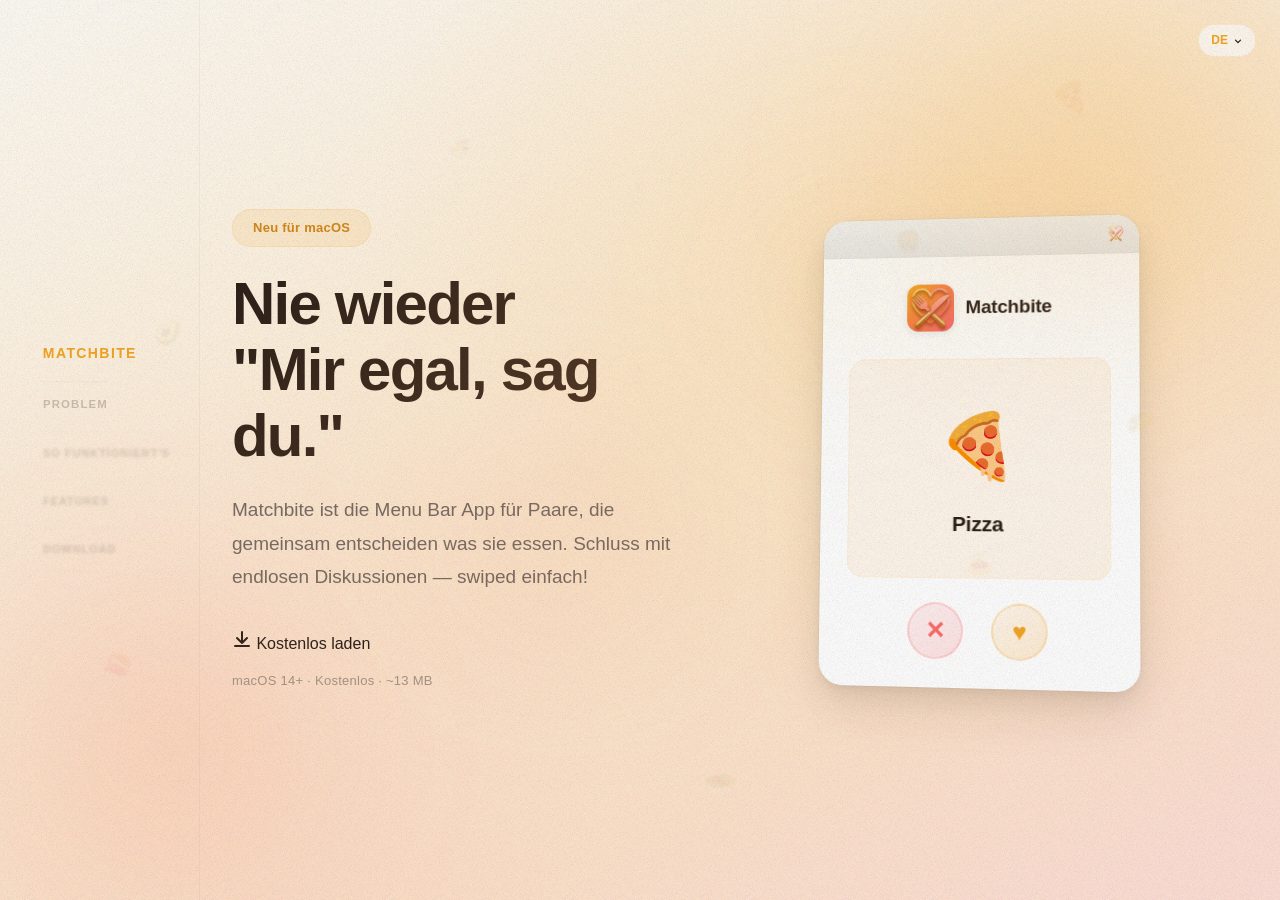
==== commit b991d852: "Switch download to GitHub Releases (dynamic) - Download buttons now auto-fetch latest DMG from GitHu" ====
--- a/index.html
+++ b/index.html
@@ -93,7 +93,7 @@
                 <h1 class="hero-title" data-i18n="hero_title">Nie wieder<br>"Mir egal, sag du."</h1>
                 <p class="hero-subtitle" data-i18n="hero_subtitle">Matchbite ist die Menu Bar App für Paare, die gemeinsam entscheiden was sie essen. Schluss mit endlosen Diskussionen — swiped einfach!</p>
                 <div class="hero-actions">
-                    <a href="Matchbite.dmg" class="btn btn-primary btn-lg" data-i18n="hero_cta">
+                    <a href="https://github.com/sakalliAI/matchbite/releases/latest" class="download-btn" class="btn btn-primary btn-lg" data-i18n="hero_cta">
                         <svg width="20" height="20" viewBox="0 0 20 20" fill="none"><path d="M10 3V14M10 14L5 9M10 14L15 9" stroke="currentColor" stroke-width="2" stroke-linecap="round" stroke-linejoin="round"/><path d="M3 17H17" stroke="currentColor" stroke-width="2" stroke-linecap="round"/></svg>
                         Kostenlos laden
                     </a>
@@ -228,7 +228,7 @@
                 <img src="assets/logo_farbig.png" alt="Matchbite" width="96" height="96" class="download-logo">
                 <h2 class="download-title" data-i18n="download_title">Rette deine Beziehung —<br>eine Mahlzeit nach der anderen.</h2>
                 <p class="download-subtitle" data-i18n="download_subtitle">Kostenlos. Kein Abo. Keine In-App-Käufe. Einfach laden und losswipen.</p>
-                <a href="Matchbite.dmg" class="btn btn-primary btn-xl" data-i18n="download_cta">
+                <a href="https://github.com/sakalliAI/matchbite/releases/latest" class="download-btn" class="btn btn-primary btn-xl" data-i18n="download_cta">
                     <svg width="24" height="24" viewBox="0 0 24 24" fill="none"><path d="M12 4V16M12 16L7 11M12 16L17 11" stroke="currentColor" stroke-width="2" stroke-linecap="round" stroke-linejoin="round"/><path d="M4 20H20" stroke="currentColor" stroke-width="2" stroke-linecap="round"/></svg>
                     Kostenlos für macOS laden
                 </a>
@@ -238,8 +238,8 @@
                 <div class="footer-inner">
                     <p class="footer-love" data-i18n="footer_love">Made with ♥ für hungrige Paare</p>
                     <div class="footer-links">
-                        <a href="#" data-i18n="footer_impressum">Impressum</a>
-                        <a href="#" data-i18n="footer_privacy">Datenschutz</a>
+                        <a href="/impressum.html" data-i18n="footer_impressum">Impressum</a>
+                        <a href="/datenschutz.html" data-i18n="footer_privacy">Datenschutz</a>
                     </div>
                 </div>
             </footer>
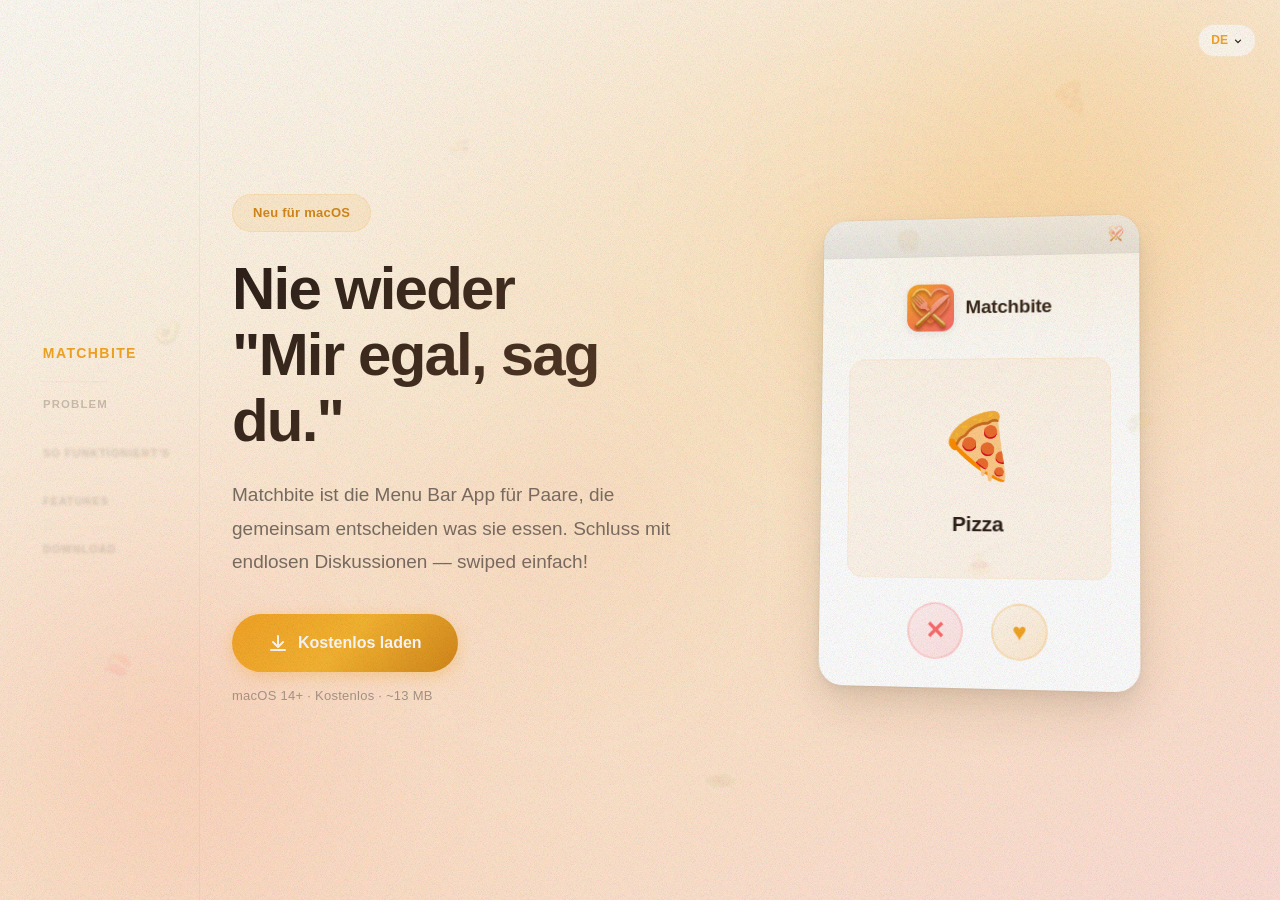
==== commit e09e739d: "Fix download button styling (merge class attributes) Co-Authored-By: Claude Opus 4.6 <noreply@anthro" ====
--- a/index.html
+++ b/index.html
@@ -93,7 +93,7 @@
                 <h1 class="hero-title" data-i18n="hero_title">Nie wieder<br>"Mir egal, sag du."</h1>
                 <p class="hero-subtitle" data-i18n="hero_subtitle">Matchbite ist die Menu Bar App für Paare, die gemeinsam entscheiden was sie essen. Schluss mit endlosen Diskussionen — swiped einfach!</p>
                 <div class="hero-actions">
-                    <a href="https://github.com/sakalliAI/matchbite/releases/latest" class="download-btn" class="btn btn-primary btn-lg" data-i18n="hero_cta">
+                    <a href="https://github.com/sakalliAI/matchbite/releases/latest" class="btn btn-primary btn-lg download-btn" data-i18n="hero_cta">
                         <svg width="20" height="20" viewBox="0 0 20 20" fill="none"><path d="M10 3V14M10 14L5 9M10 14L15 9" stroke="currentColor" stroke-width="2" stroke-linecap="round" stroke-linejoin="round"/><path d="M3 17H17" stroke="currentColor" stroke-width="2" stroke-linecap="round"/></svg>
                         Kostenlos laden
                     </a>
@@ -228,7 +228,7 @@
                 <img src="assets/logo_farbig.png" alt="Matchbite" width="96" height="96" class="download-logo">
                 <h2 class="download-title" data-i18n="download_title">Rette deine Beziehung —<br>eine Mahlzeit nach der anderen.</h2>
                 <p class="download-subtitle" data-i18n="download_subtitle">Kostenlos. Kein Abo. Keine In-App-Käufe. Einfach laden und losswipen.</p>
-                <a href="https://github.com/sakalliAI/matchbite/releases/latest" class="download-btn" class="btn btn-primary btn-xl" data-i18n="download_cta">
+                <a href="https://github.com/sakalliAI/matchbite/releases/latest" class="btn btn-primary btn-xl download-btn" data-i18n="download_cta">
                     <svg width="24" height="24" viewBox="0 0 24 24" fill="none"><path d="M12 4V16M12 16L7 11M12 16L17 11" stroke="currentColor" stroke-width="2" stroke-linecap="round" stroke-linejoin="round"/><path d="M4 20H20" stroke="currentColor" stroke-width="2" stroke-linecap="round"/></svg>
                     Kostenlos für macOS laden
                 </a>
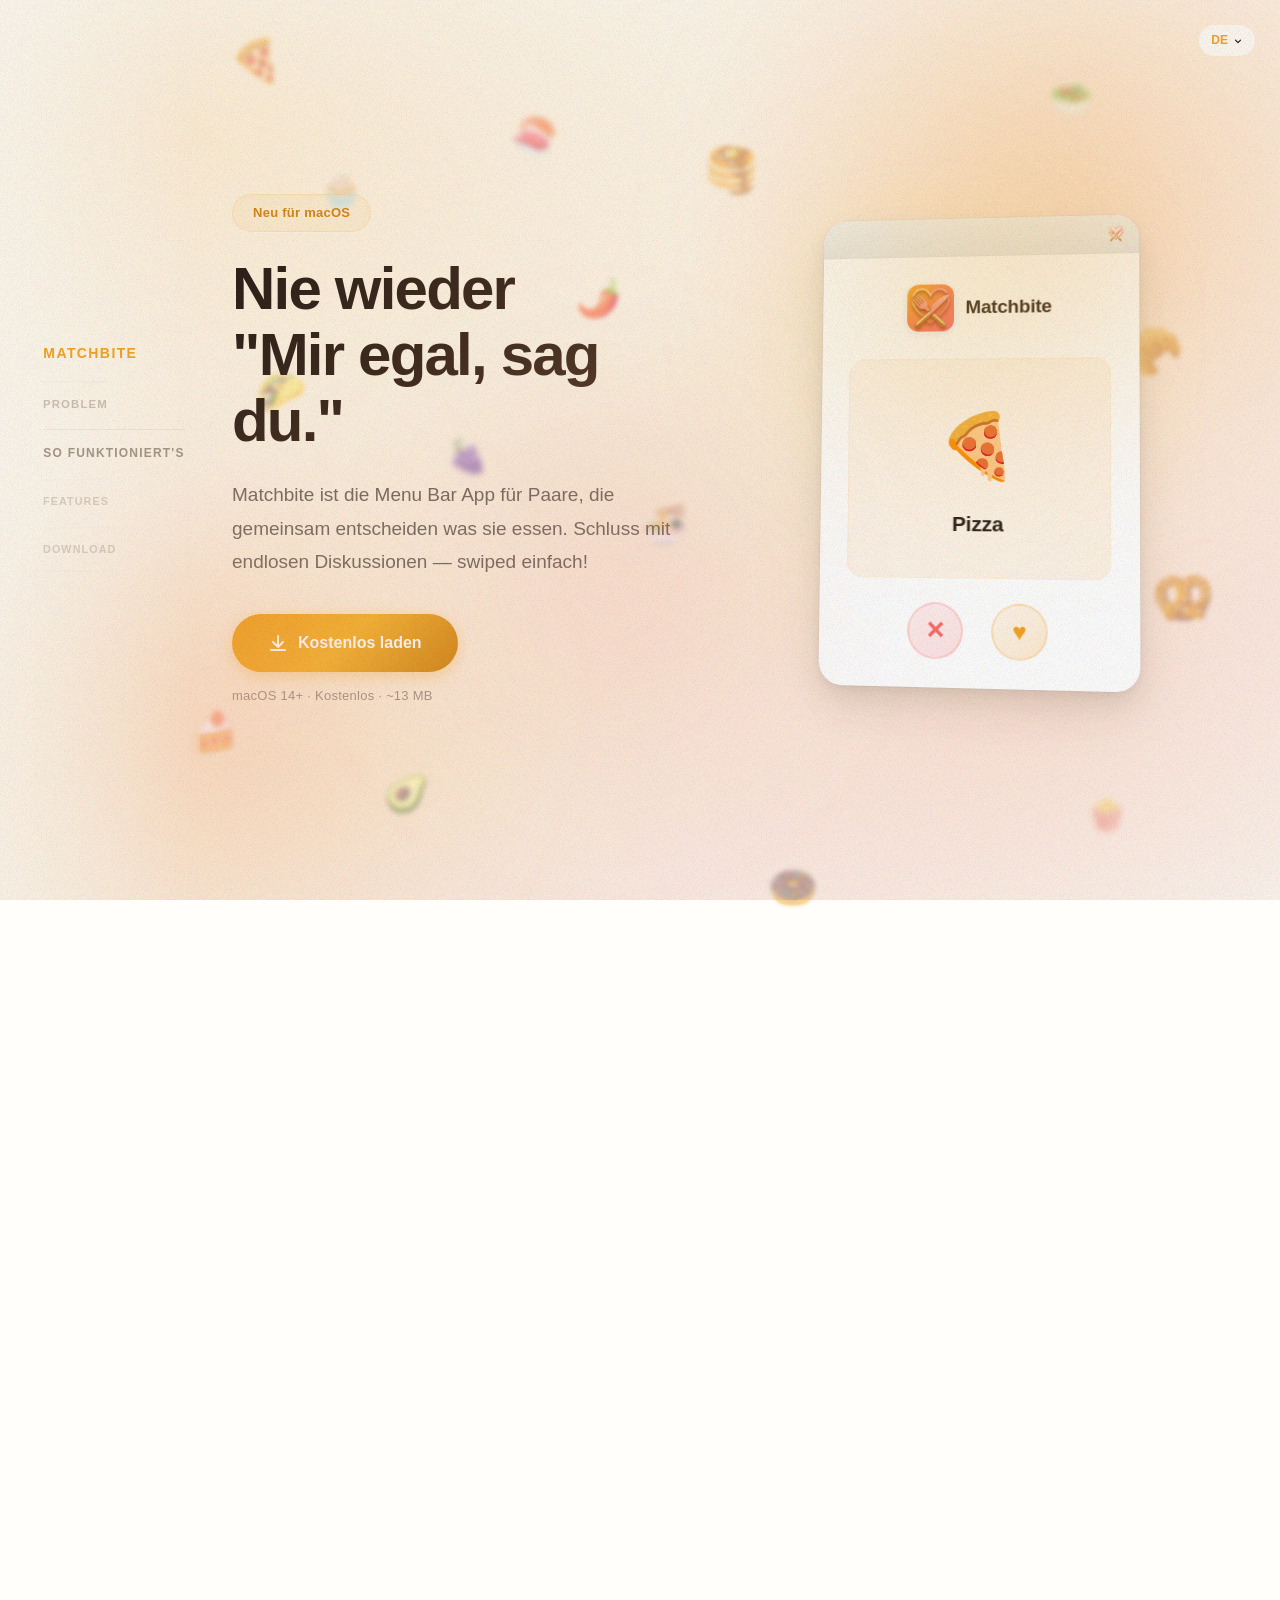
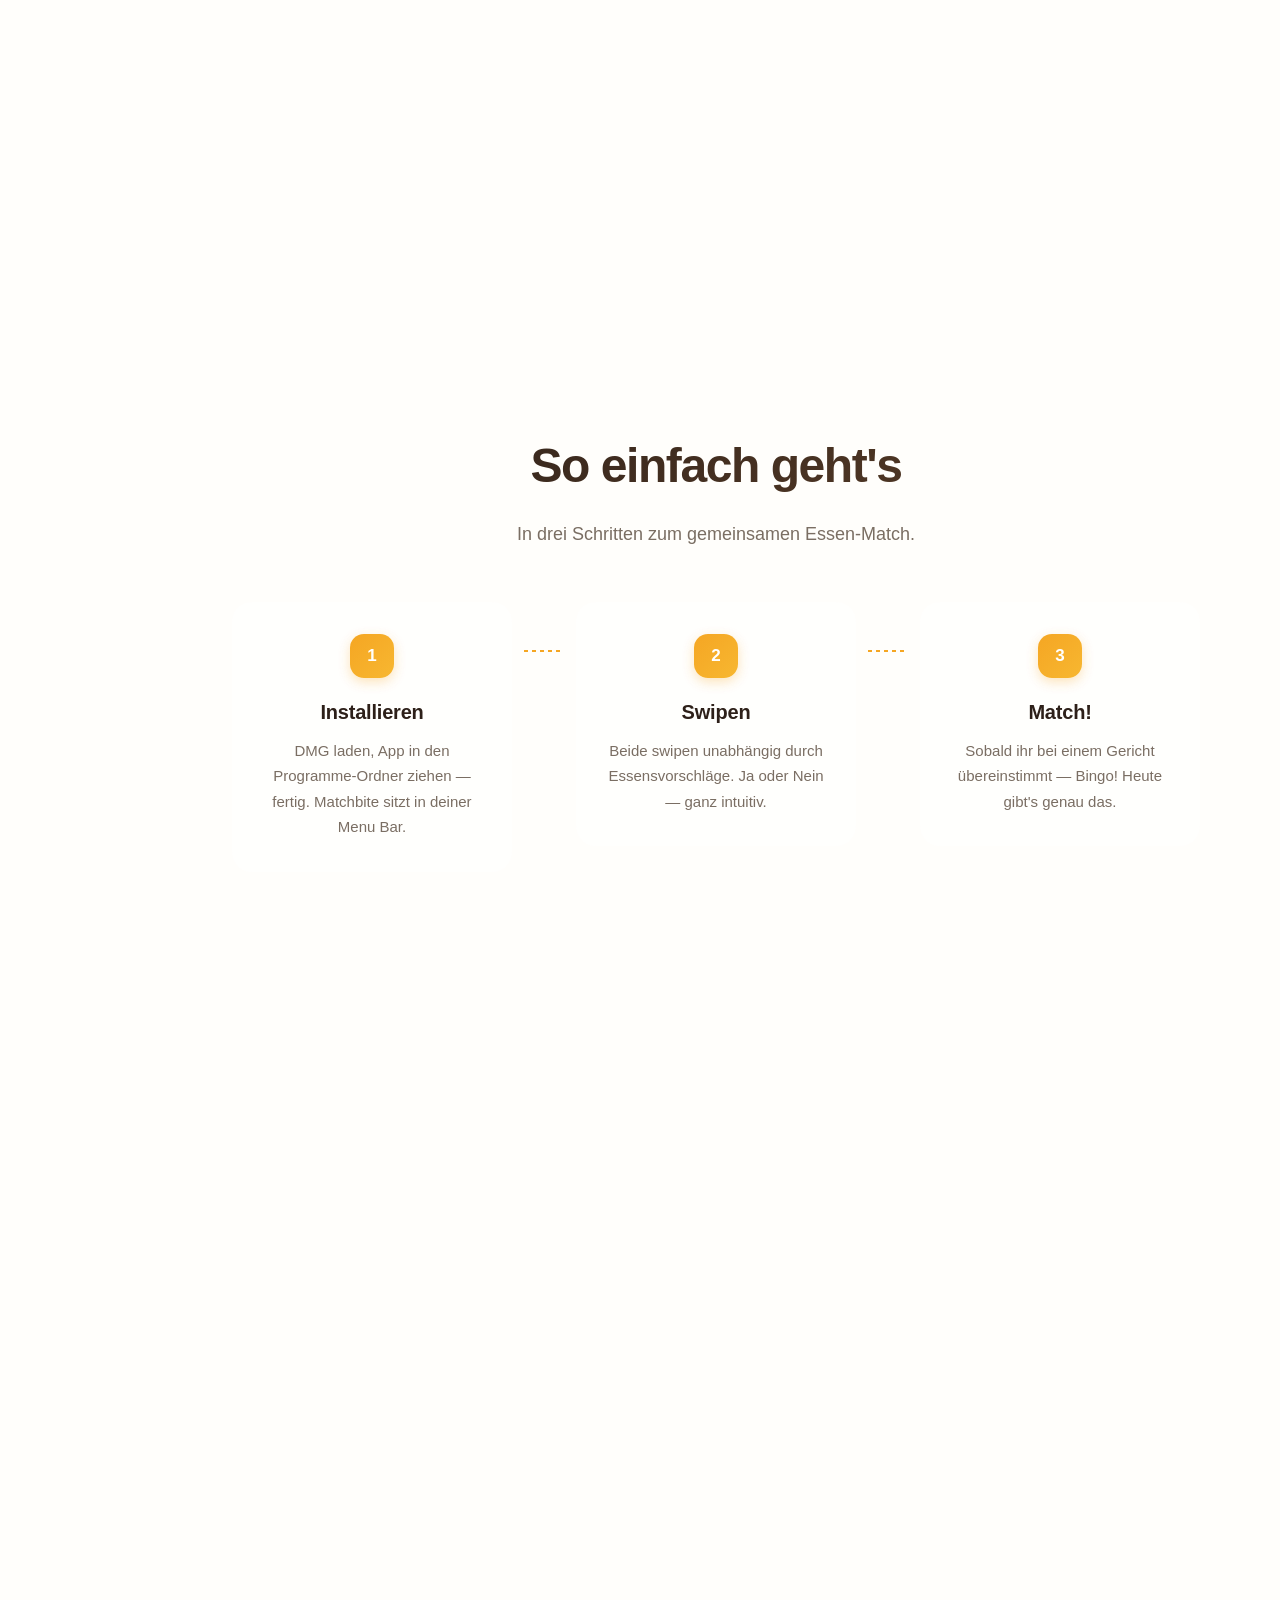
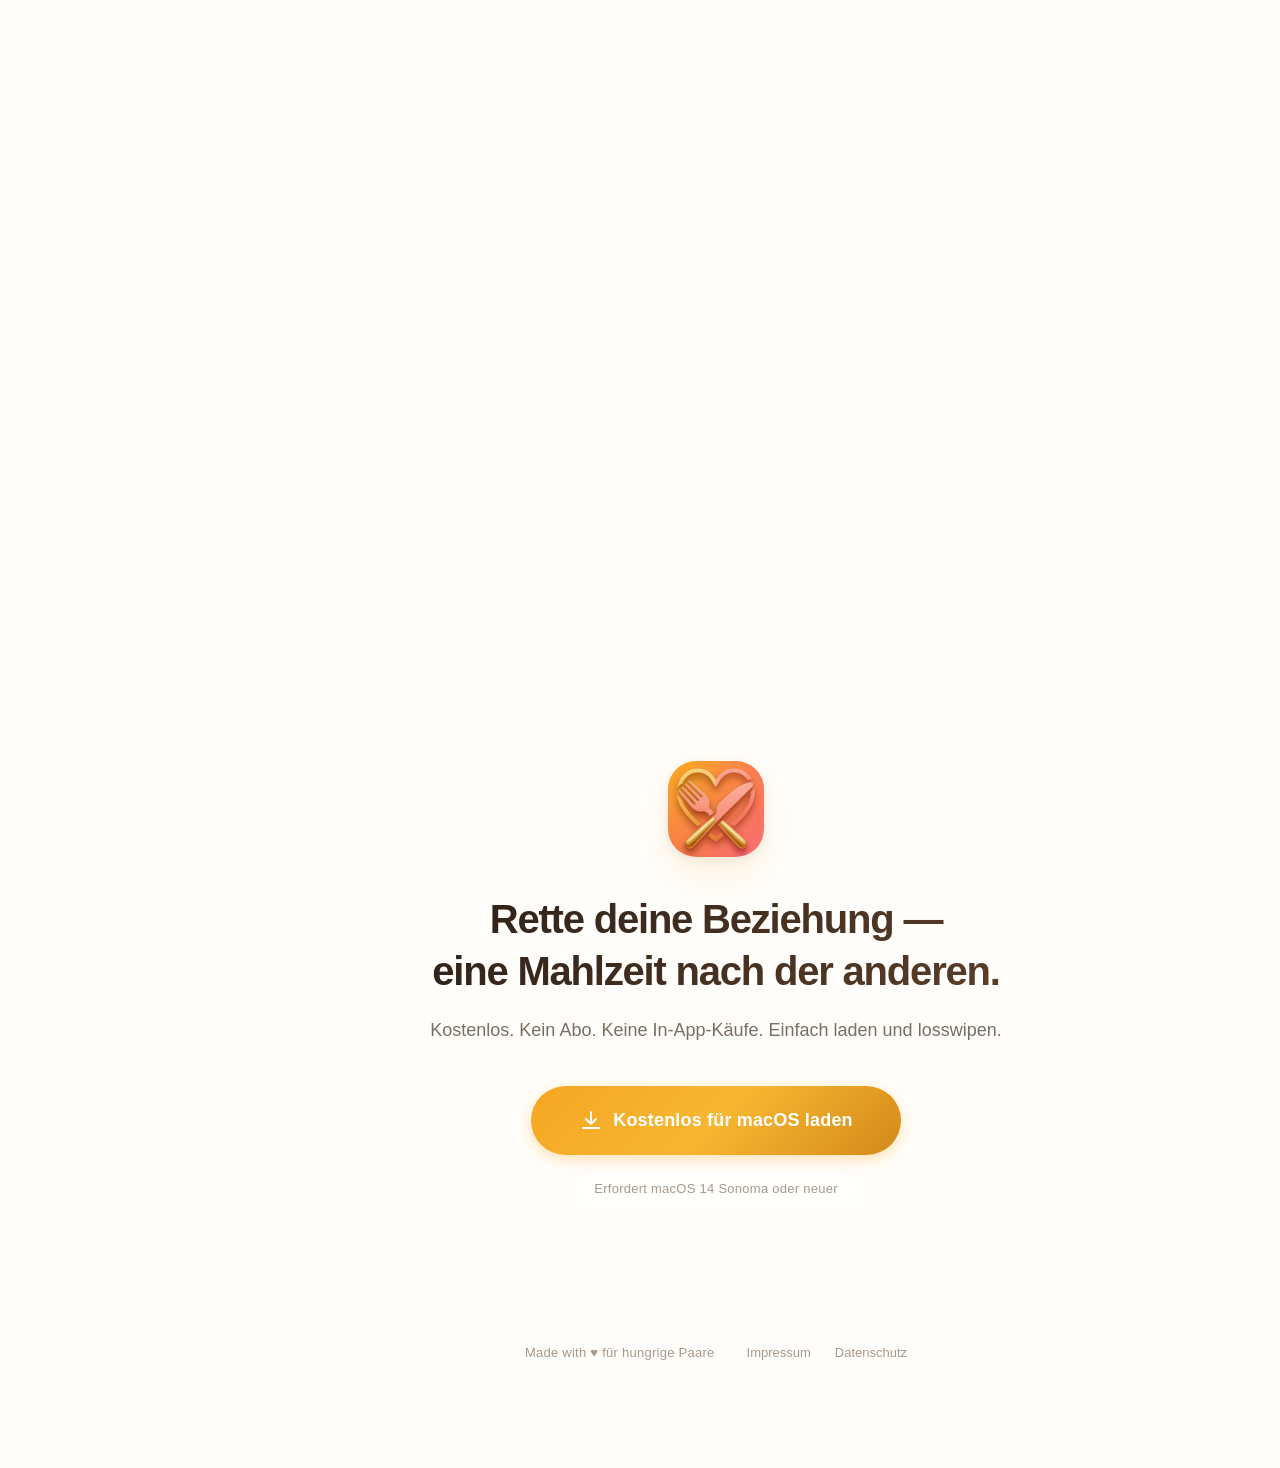
==== commit 070141ef: "Rebuild site with parallax scrolling and mesh gradient background Replace snap-scroll panels with fr" ====
--- a/index.html
+++ b/index.html
@@ -40,14 +40,24 @@
         <div class="ambient-orb"></div>
     </div>
     <div class="floating-foods" id="floatingFoods">
-        <div class="floating-food">🍕</div>
-        <div class="floating-food">🍣</div>
-        <div class="floating-food">🍔</div>
-        <div class="floating-food">🥗</div>
-        <div class="floating-food">🌮</div>
-        <div class="floating-food">🍜</div>
-        <div class="floating-food">🍝</div>
-        <div class="floating-food">🥑</div>
+        <div class="floating-food" data-speed="0.15">🍕</div>
+        <div class="floating-food" data-speed="0.35">🍣</div>
+        <div class="floating-food" data-speed="0.10">🍔</div>
+        <div class="floating-food" data-speed="0.45">🥗</div>
+        <div class="floating-food" data-speed="0.20">🌮</div>
+        <div class="floating-food" data-speed="0.40">🍜</div>
+        <div class="floating-food" data-speed="0.12">🍝</div>
+        <div class="floating-food" data-speed="0.30">🥑</div>
+        <div class="floating-food" data-speed="0.25">🍩</div>
+        <div class="floating-food" data-speed="0.50">🧁</div>
+        <div class="floating-food" data-speed="0.18">🥐</div>
+        <div class="floating-food" data-speed="0.38">🍇</div>
+        <div class="floating-food" data-speed="0.22">🥨</div>
+        <div class="floating-food" data-speed="0.42">🍰</div>
+        <div class="floating-food" data-speed="0.28">🌶️</div>
+        <div class="floating-food" data-speed="0.33">🍦</div>
+        <div class="floating-food" data-speed="0.14">🥞</div>
+        <div class="floating-food" data-speed="0.48">🍿</div>
     </div>
     <div class="cursor-glow" id="cursorGlow"></div>
 
@@ -86,8 +96,8 @@
     </div>
 
     <!-- Section 1: Hero -->
-    <section class="panel" id="hero" data-label="Matchbite">
-        <div class="panel-inner">
+    <section class="section" id="hero">
+        <div class="section-inner">
             <div class="hero-content">
                 <div class="hero-badge" data-i18n="hero_badge">Neu für macOS</div>
                 <h1 class="hero-title" data-i18n="hero_title">Nie wieder<br>"Mir egal, sag du."</h1>
@@ -127,8 +137,8 @@
     </section>
 
     <!-- Section 2: Problem -->
-    <section class="panel panel-warm" id="problem" data-label-i18n="nav_problem" data-label="Problem">
-        <div class="panel-inner panel-center">
+    <section class="section" id="problem">
+        <div class="section-inner section-center">
             <h2 class="section-title" data-i18n="problem_title">Kennst du das?</h2>
             <p class="section-subtitle" data-i18n="problem_subtitle">Jeden Tag das gleiche Drama. Jedes Paar kennt es.</p>
             <div class="problem-grid">
@@ -153,8 +163,8 @@
     </section>
 
     <!-- Section 3: How it works -->
-    <section class="panel" id="how-it-works" data-label-i18n="nav_how" data-label="So funktioniert's">
-        <div class="panel-inner panel-center">
+    <section class="section" id="how-it-works">
+        <div class="section-inner section-center">
             <h2 class="section-title" data-i18n="how_title">So einfach geht's</h2>
             <p class="section-subtitle" data-i18n="how_subtitle">In drei Schritten zum gemeinsamen Essen-Match.</p>
             <div class="steps">
@@ -184,8 +194,8 @@
     </section>
 
     <!-- Section 4: Features -->
-    <section class="panel panel-warm" id="features" data-label-i18n="nav_features" data-label="Features">
-        <div class="panel-inner panel-center">
+    <section class="section" id="features">
+        <div class="section-inner section-center">
             <h2 class="section-title" data-i18n="features_title">Alles was du brauchst</h2>
             <p class="section-subtitle" data-i18n="features_subtitle">Klein, schnell, clever — und immer nur einen Klick entfernt.</p>
             <div class="features-grid">
@@ -222,8 +232,8 @@
     </section>
 
     <!-- Section 5: Download -->
-    <section class="panel" id="download" data-label-i18n="nav_download" data-label="Download">
-        <div class="panel-inner panel-center">
+    <section class="section" id="download">
+        <div class="section-inner section-center">
             <div class="download-content">
                 <img src="assets/logo_farbig.png" alt="Matchbite" width="96" height="96" class="download-logo">
                 <h2 class="download-title" data-i18n="download_title">Rette deine Beziehung —<br>eine Mahlzeit nach der anderen.</h2>
--- a/css/style.css
+++ b/css/style.css
@@ -23,14 +23,22 @@
 
 /* ===== RESET ===== */
 *, *::before, *::after { margin: 0; padding: 0; box-sizing: border-box; }
-html { -webkit-text-size-adjust: 100%; }
+html {
+    -webkit-text-size-adjust: 100%;
+    scroll-behavior: smooth;
+}
 body {
     font-family: -apple-system, BlinkMacSystemFont, 'SF Pro Display', 'Segoe UI', Roboto, Helvetica, Arial, sans-serif;
     color: var(--text-dark);
-    background-color: var(--bg-cream);
+    background:
+        radial-gradient(ellipse 60% 50% at 15% 15%, rgba(255, 200, 120, 0.4) 0%, transparent 70%),
+        radial-gradient(ellipse 50% 60% at 85% 20%, rgba(255, 160, 160, 0.25) 0%, transparent 65%),
+        radial-gradient(ellipse 70% 40% at 50% 55%, rgba(245, 220, 180, 0.35) 0%, transparent 60%),
+        radial-gradient(ellipse 55% 55% at 80% 80%, rgba(255, 180, 140, 0.3) 0%, transparent 65%),
+        radial-gradient(ellipse 60% 50% at 20% 85%, rgba(245, 200, 100, 0.25) 0%, transparent 60%),
+        linear-gradient(155deg, #FFFCF5 0%, #FFF3E0 25%, #FFECD2 45%, #FFE4CC 65%, #FFE0D8 80%, #FFF5F0 100%);
+    background-attachment: fixed;
     line-height: 1.6;
-    overflow: hidden;
-    height: 100vh;
     -webkit-font-smoothing: antialiased;
     -moz-osx-font-smoothing: grayscale;
 }
@@ -40,7 +48,7 @@
 
 /* ===== AMBIENT BACKGROUND ===== */
 
-/* Grain texture overlay — subtle premium film grain */
+/* Grain texture overlay */
 .grain-overlay {
     position: fixed;
     inset: 0;
@@ -76,29 +84,29 @@
 }
 
 .ambient-orb:nth-child(1) {
-    width: 500px; height: 500px;
-    background: radial-gradient(circle, rgba(245, 166, 35, 0.2) 0%, transparent 70%);
+    width: 600px; height: 600px;
+    background: radial-gradient(circle, rgba(245, 166, 35, 0.3) 0%, rgba(255, 200, 100, 0.1) 50%, transparent 70%);
     top: -10%; right: -5%;
     animation: orbFloat1 18s ease-in-out infinite;
 }
 
 .ambient-orb:nth-child(2) {
-    width: 450px; height: 450px;
-    background: radial-gradient(circle, rgba(255, 140, 100, 0.15) 0%, transparent 70%);
+    width: 550px; height: 550px;
+    background: radial-gradient(circle, rgba(255, 140, 100, 0.25) 0%, rgba(255, 180, 150, 0.08) 50%, transparent 70%);
     bottom: -8%; left: -5%;
     animation: orbFloat2 22s ease-in-out infinite;
 }
 
 .ambient-orb:nth-child(3) {
-    width: 350px; height: 350px;
-    background: radial-gradient(circle, rgba(255, 107, 107, 0.1) 0%, transparent 70%);
+    width: 450px; height: 450px;
+    background: radial-gradient(circle, rgba(255, 107, 107, 0.18) 0%, rgba(255, 160, 140, 0.06) 50%, transparent 70%);
     top: 40%; left: 30%;
     animation: orbFloat3 25s ease-in-out infinite;
 }
 
 .ambient-orb:nth-child(4) {
-    width: 300px; height: 300px;
-    background: radial-gradient(circle, rgba(245, 200, 80, 0.12) 0%, transparent 70%);
+    width: 400px; height: 400px;
+    background: radial-gradient(circle, rgba(245, 200, 80, 0.2) 0%, rgba(255, 220, 150, 0.06) 50%, transparent 70%);
     top: 15%; left: 55%;
     animation: orbFloat4 20s ease-in-out infinite;
 }
@@ -129,18 +137,17 @@
     66% { transform: translate(-50px, -30px) scale(1.1); }
 }
 
-/* Floating food emojis — ghostly, thematic */
+/* Floating food emojis — parallax, scattered on sides */
 .floating-foods {
     position: fixed;
     inset: 0;
-    z-index: 51;
+    z-index: 0;
     pointer-events: none;
     overflow: hidden;
 }
 
 .floating-food {
-    position: absolute;
-    font-size: 28px;
+    position: fixed;
     opacity: 0;
     filter: blur(1px);
     will-change: transform;
@@ -149,49 +156,30 @@
 }
 
 .floating-foods.active .floating-food {
-    opacity: 0.08;
-}
-
-.floating-food:nth-child(1) { top: 8%; left: 82%; font-size: 32px; animation: foodDrift1 28s linear infinite; }
-.floating-food:nth-child(2) { top: 72%; left: 8%; font-size: 24px; animation: foodDrift2 34s linear infinite; }
-.floating-food:nth-child(3) { top: 25%; left: 70%; font-size: 20px; animation: foodDrift3 30s linear infinite; }
-.floating-food:nth-child(4) { top: 85%; left: 55%; font-size: 26px; animation: foodDrift4 26s linear infinite; }
-.floating-food:nth-child(5) { top: 45%; left: 88%; font-size: 22px; animation: foodDrift1 32s linear infinite reverse; }
-.floating-food:nth-child(6) { top: 15%; left: 35%; font-size: 18px; animation: foodDrift3 36s linear infinite reverse; }
-.floating-food:nth-child(7) { top: 60%; left: 75%; font-size: 30px; animation: foodDrift2 24s linear infinite; }
-.floating-food:nth-child(8) { top: 35%; left: 12%; font-size: 22px; animation: foodDrift4 38s linear infinite reverse; }
-
-@keyframes foodDrift1 {
-    0%   { transform: translate(0, 0) rotate(0deg); }
-    25%  { transform: translate(-30px, -40px) rotate(15deg); }
-    50%  { transform: translate(20px, -70px) rotate(-10deg); }
-    75%  { transform: translate(-10px, -30px) rotate(20deg); }
-    100% { transform: translate(0, 0) rotate(0deg); }
-}
-
-@keyframes foodDrift2 {
-    0%   { transform: translate(0, 0) rotate(0deg); }
-    25%  { transform: translate(40px, 25px) rotate(-12deg); }
-    50%  { transform: translate(-20px, 50px) rotate(8deg); }
-    75%  { transform: translate(30px, 20px) rotate(-18deg); }
-    100% { transform: translate(0, 0) rotate(0deg); }
-}
-
-@keyframes foodDrift3 {
-    0%   { transform: translate(0, 0) rotate(0deg); }
-    33%  { transform: translate(-50px, 30px) rotate(22deg); }
-    66%  { transform: translate(30px, -40px) rotate(-15deg); }
-    100% { transform: translate(0, 0) rotate(0deg); }
-}
-
-@keyframes foodDrift4 {
-    0%   { transform: translate(0, 0) rotate(0deg); }
-    33%  { transform: translate(25px, -55px) rotate(-20deg); }
-    66%  { transform: translate(-40px, 20px) rotate(12deg); }
-    100% { transform: translate(0, 0) rotate(0deg); }
-}
-
-/* Mouse glow — interactive warmth */
+    opacity: 1;
+}
+
+/* Scattered across entire viewport — avoiding nav area (left 200px) */
+.floating-food:nth-child(1)  { font-size: 42px; top: 3%;   left: 18%;  opacity: 0.10; }
+.floating-food:nth-child(2)  { font-size: 36px; top: 12%;  left: 40%;  opacity: 0.08; filter: blur(2px); }
+.floating-food:nth-child(3)  { font-size: 48px; top: 25%;  left: 65%;  opacity: 0.10; }
+.floating-food:nth-child(4)  { font-size: 34px; top: 8%;   left: 82%;  opacity: 0.09; filter: blur(2.5px); }
+.floating-food:nth-child(5)  { font-size: 40px; top: 40%;  left: 20%;  opacity: 0.10; }
+.floating-food:nth-child(6)  { font-size: 38px; top: 55%;  left: 50%;  opacity: 0.08; filter: blur(2px); }
+.floating-food:nth-child(7)  { font-size: 44px; top: 70%;  left: 75%;  opacity: 0.10; }
+.floating-food:nth-child(8)  { font-size: 36px; top: 85%;  left: 30%;  opacity: 0.09; filter: blur(1.8px); }
+.floating-food:nth-child(9)  { font-size: 40px; top: 95%;  left: 60%;  opacity: 0.10; }
+.floating-food:nth-child(10) { font-size: 34px; top: 18%;  left: 25%;  opacity: 0.08; filter: blur(2px); }
+.floating-food:nth-child(11) { font-size: 46px; top: 35%;  left: 88%;  opacity: 0.10; }
+.floating-food:nth-child(12) { font-size: 32px; top: 48%;  left: 35%;  opacity: 0.08; filter: blur(2.5px); }
+.floating-food:nth-child(13) { font-size: 50px; top: 62%;  left: 90%;  opacity: 0.11; }
+.floating-food:nth-child(14) { font-size: 38px; top: 78%;  left: 15%;  opacity: 0.09; filter: blur(1.5px); }
+.floating-food:nth-child(15) { font-size: 36px; top: 30%;  left: 45%;  opacity: 0.08; }
+.floating-food:nth-child(16) { font-size: 42px; top: 50%;  left: 72%;  opacity: 0.10; filter: blur(2px); }
+.floating-food:nth-child(17) { font-size: 44px; top: 15%;  left: 55%;  opacity: 0.09; }
+.floating-food:nth-child(18) { font-size: 30px; top: 88%;  left: 85%;  opacity: 0.08; filter: blur(2.5px); }
+
+/* Mouse glow */
 .cursor-glow {
     position: fixed;
     width: 400px; height: 400px;
@@ -209,159 +197,55 @@
     opacity: 1;
 }
 
-/* Reduced motion: disable ambient animations */
+/* Reduced motion */
 @media (prefers-reduced-motion: reduce) {
     .ambient-orb, .floating-food { animation: none !important; }
     .cursor-glow { display: none; }
     .grain-overlay { opacity: 0.15; }
-}
-
-/* ===== PANELS (stacked, fixed) ===== */
-.panel {
-    position: fixed;
-    inset: 0;
+    .section .section-title,
+    .section .section-subtitle,
+    .hero-content > *,
+    .hero-visual,
+    .problem-card,
+    .step, .step-preview, .step-connector,
+    .feature-card,
+    .download-content {
+        opacity: 1 !important;
+        transform: none !important;
+        filter: none !important;
+        transition: none !important;
+    }
+}
+
+/* ===== SECTIONS (normal flow, scrollable) ===== */
+.section {
+    position: relative;
     width: 100%;
-    height: 100vh;
+    min-height: 100vh;
     display: flex;
     align-items: center;
     justify-content: center;
-    padding: 60px 80px 60px 232px;
-    background: #FFF8F0;
-    z-index: 1;
-    opacity: 0;
-    pointer-events: none;
-    transform: translateY(100%) scale(0.95);
-    will-change: transform, opacity;
-}
-
-/* === SECTION BACKGROUNDS — warm color story === */
-/* Each panel has layered gradients + soft blobs for depth */
-
-/* Hero: Einladend, warm, golden-peach — "Willkommen" */
-#hero {
-    background:
-        radial-gradient(ellipse 80% 60% at 75% 20%, rgba(255, 200, 120, 0.25) 0%, transparent 60%),
-        radial-gradient(ellipse 60% 80% at 15% 80%, rgba(255, 140, 140, 0.12) 0%, transparent 55%),
-        radial-gradient(ellipse 50% 50% at 50% 50%, rgba(245, 166, 35, 0.06) 0%, transparent 70%),
-        linear-gradient(155deg, #FFFCF5 0%, #FFF3E0 30%, #FFECD2 55%, #FFE4CC 75%, #FFE0D8 100%);
-}
-
-/* Problem: Leicht frustriert, wärmer/rötlicher — "Das kennt jeder" */
-#problem {
-    background:
-        radial-gradient(ellipse 70% 50% at 80% 30%, rgba(255, 160, 130, 0.15) 0%, transparent 60%),
-        radial-gradient(ellipse 60% 70% at 20% 75%, rgba(245, 166, 35, 0.1) 0%, transparent 55%),
-        radial-gradient(ellipse 40% 40% at 50% 10%, rgba(255, 107, 107, 0.06) 0%, transparent 60%),
-        linear-gradient(160deg, #FFF8F0 0%, #FFF0E5 25%, #FFE8D8 50%, #FFDFD0 80%, #FFE5DD 100%);
-}
-
-/* How it works: Klar, frisch, lösungsorientiert — "So einfach" */
-#how-it-works {
-    background:
-        radial-gradient(ellipse 70% 60% at 25% 25%, rgba(245, 200, 100, 0.15) 0%, transparent 55%),
-        radial-gradient(ellipse 50% 60% at 80% 70%, rgba(255, 220, 180, 0.18) 0%, transparent 55%),
-        radial-gradient(ellipse 80% 40% at 50% 100%, rgba(245, 166, 35, 0.05) 0%, transparent 50%),
-        linear-gradient(145deg, #FFFDF7 0%, #FFF9EE 30%, #FFF5E4 55%, #FFEED4 80%, #FFF2E0 100%);
-}
-
-/* Features: Selbstbewusst, warm-golden — "Alles was du brauchst" */
-#features {
-    background:
-        radial-gradient(ellipse 60% 55% at 70% 25%, rgba(245, 180, 80, 0.14) 0%, transparent 55%),
-        radial-gradient(ellipse 65% 65% at 25% 70%, rgba(255, 190, 140, 0.12) 0%, transparent 55%),
-        radial-gradient(ellipse 40% 40% at 90% 85%, rgba(255, 140, 100, 0.06) 0%, transparent 50%),
-        linear-gradient(150deg, #FFF9F0 0%, #FFF2E2 30%, #FFEBD0 55%, #FFE6C8 80%, #FFEAD5 100%);
-}
-
-/* Download: Reich, einladend, emotional — "Jetzt loslegen" */
-#download {
-    background:
-        radial-gradient(ellipse 60% 60% at 50% 40%, rgba(245, 166, 35, 0.15) 0%, transparent 55%),
-        radial-gradient(ellipse 80% 50% at 20% 20%, rgba(255, 180, 120, 0.18) 0%, transparent 55%),
-        radial-gradient(ellipse 70% 50% at 85% 80%, rgba(255, 140, 140, 0.1) 0%, transparent 55%),
-        linear-gradient(140deg, #FFF5E8 0%, #FFECD2 25%, #FFE2C0 50%, #FFDCB8 75%, #FFE3CC 100%);
-}
-
-/* Active panel: fully visible */
-.panel.active {
-    opacity: 1;
-    pointer-events: all;
-    z-index: 5;
-    transform: translateY(0) scale(1);
-}
-
-/* Panel sliding IN from below (scroll down) */
-.panel.slide-in-up {
-    z-index: 10;
-    pointer-events: none;
-    animation: slideInUp 0.75s cubic-bezier(0.16, 1, 0.3, 1) forwards;
-}
-
-/* Panel sliding IN from above (scroll up) */
-.panel.slide-in-down {
-    z-index: 10;
-    pointer-events: none;
-    animation: slideInDown 0.75s cubic-bezier(0.16, 1, 0.3, 1) forwards;
-}
-
-/* Panel sliding OUT to top (scroll down) */
-.panel.slide-out-up {
-    z-index: 5;
-    pointer-events: none;
-    animation: slideOutUp 0.75s cubic-bezier(0.16, 1, 0.3, 1) forwards;
-}
-
-/* Panel sliding OUT to bottom (scroll up) */
-.panel.slide-out-down {
-    z-index: 5;
-    pointer-events: none;
-    animation: slideOutDown 0.75s cubic-bezier(0.16, 1, 0.3, 1) forwards;
-}
-
-@keyframes slideInUp {
-    0% { transform: translateY(100%); opacity: 1; }
-    100% { transform: translateY(0); opacity: 1; }
-}
-
-@keyframes slideInDown {
-    0% { transform: translateY(-100%); opacity: 1; }
-    100% { transform: translateY(0); opacity: 1; }
-}
-
-@keyframes slideOutUp {
-    0% { transform: translateY(0) scale(1); opacity: 1; filter: blur(0); }
-    100% { transform: translateY(-35%) scale(0.88); opacity: 0; filter: blur(6px); }
-}
-
-@keyframes slideOutDown {
-    0% { transform: translateY(0) scale(1); opacity: 1; filter: blur(0); }
-    100% { transform: translateY(35%) scale(0.88); opacity: 0; filter: blur(6px); }
-}
-
-/* Reduced motion fallback */
-@media (prefers-reduced-motion: reduce) {
-    .panel.slide-in-up, .panel.slide-in-down {
-        animation: simpleFadeIn 0.3s ease forwards;
-    }
-    .panel.slide-out-up, .panel.slide-out-down {
-        animation: simpleFadeOut 0.3s ease forwards;
-    }
-    @keyframes simpleFadeIn { from { opacity: 0; } to { opacity: 1; transform: translateY(0) scale(1); } }
-    @keyframes simpleFadeOut { from { opacity: 1; } to { opacity: 0; } }
-}
-
-.panel-inner {
+    padding: 80px 80px 80px 232px;
+    z-index: 2;
+    background: rgba(255, 252, 247, 0.45);
+    backdrop-filter: blur(2px);
+    -webkit-backdrop-filter: blur(2px);
+}
+
+.section-inner {
     width: 100%;
     max-width: 1100px;
     margin: 0 auto;
-}
-
-.panel-center { text-align: center; }
-
-/* ===== CONTENT REVEAL (staggered + dramatic) ===== */
-
-/* --- Titles: slide up with blur --- */
-.panel .section-title {
+    position: relative;
+    z-index: 3;
+}
+
+.section-center { text-align: center; }
+
+/* ===== CONTENT REVEAL (scroll-triggered) ===== */
+
+/* --- Titles: scale + blur from below --- */
+.section .section-title {
     opacity: 0;
     transform: translateY(50px) scale(0.92);
     filter: blur(8px);
@@ -369,7 +253,7 @@
                 transform 0.7s cubic-bezier(0.16, 1, 0.3, 1),
                 filter 0.7s cubic-bezier(0.16, 1, 0.3, 1);
 }
-.panel .section-subtitle {
+.section .section-subtitle {
     opacity: 0;
     transform: translateY(30px);
     filter: blur(4px);
@@ -447,60 +331,60 @@
 }
 
 /* === IN-VIEW: everything resolves === */
-.panel.in-view .section-title {
+.section.in-view .section-title {
     opacity: 1; transform: translateY(0) scale(1); filter: blur(0);
 }
-.panel.in-view .section-subtitle {
+.section.in-view .section-subtitle {
     opacity: 1; transform: translateY(0); filter: blur(0);
     transition-delay: 0.12s;
 }
-.panel.in-view .hero-content > * {
+.section.in-view .hero-content > * {
     opacity: 1; transform: translateX(0) translateY(0); filter: blur(0);
 }
-.panel.in-view .hero-visual {
+.section.in-view .hero-visual {
     opacity: 1; transform: translateX(0) scale(1); filter: blur(0);
 }
-.panel.in-view .problem-card,
-.panel.in-view .problem-card:nth-child(even) {
+.section.in-view .problem-card,
+.section.in-view .problem-card:nth-child(even) {
     opacity: 1; transform: translateY(0) scale(1) rotate(0deg); filter: blur(0);
 }
-.panel.in-view .step {
+.section.in-view .step {
     opacity: 1; transform: translateX(0) translateY(0); filter: blur(0);
 }
-.panel.in-view .step-connector {
+.section.in-view .step-connector {
     opacity: 1; transform: scaleX(1);
 }
-.panel.in-view .feature-card {
+.section.in-view .feature-card {
     opacity: 1; transform: translateY(0) scale(1); filter: blur(0);
 }
-.panel.in-view .download-content {
+.section.in-view .download-content {
     opacity: 1; transform: translateY(0) scale(1); filter: blur(0);
 }
 
 /* === STAGGER DELAYS === */
-.panel.in-view .hero-content > *:nth-child(1) { transition-delay: 0.2s; }
-.panel.in-view .hero-content > *:nth-child(2) { transition-delay: 0.35s; }
-.panel.in-view .hero-content > *:nth-child(3) { transition-delay: 0.5s; }
-.panel.in-view .hero-content > *:nth-child(4) { transition-delay: 0.6s; }
-.panel.in-view .hero-visual { transition-delay: 0.4s; }
-
-.panel.in-view .problem-card:nth-child(1) { transition-delay: 0.15s; }
-.panel.in-view .problem-card:nth-child(2) { transition-delay: 0.25s; }
-.panel.in-view .problem-card:nth-child(3) { transition-delay: 0.35s; }
-.panel.in-view .problem-card:nth-child(4) { transition-delay: 0.45s; }
-
-.panel.in-view .step:nth-child(1) { transition-delay: 0.15s; }
-.panel.in-view .step-connector:nth-child(2) { transition-delay: 0.3s; }
-.panel.in-view .step:nth-child(3) { transition-delay: 0.35s; }
-.panel.in-view .step-connector:nth-child(4) { transition-delay: 0.5s; }
-.panel.in-view .step:nth-child(5) { transition-delay: 0.55s; }
-
-.panel.in-view .feature-card:nth-child(1) { transition-delay: 0.15s; }
-.panel.in-view .feature-card:nth-child(2) { transition-delay: 0.25s; }
-.panel.in-view .feature-card:nth-child(3) { transition-delay: 0.35s; }
-.panel.in-view .feature-card:nth-child(4) { transition-delay: 0.45s; }
-
-/* ===== SIDE NAVIGATION (roller) ===== */
+.section.in-view .hero-content > *:nth-child(1) { transition-delay: 0.2s; }
+.section.in-view .hero-content > *:nth-child(2) { transition-delay: 0.35s; }
+.section.in-view .hero-content > *:nth-child(3) { transition-delay: 0.5s; }
+.section.in-view .hero-content > *:nth-child(4) { transition-delay: 0.6s; }
+.section.in-view .hero-visual { transition-delay: 0.4s; }
+
+.section.in-view .problem-card:nth-child(1) { transition-delay: 0.15s; }
+.section.in-view .problem-card:nth-child(2) { transition-delay: 0.25s; }
+.section.in-view .problem-card:nth-child(3) { transition-delay: 0.35s; }
+.section.in-view .problem-card:nth-child(4) { transition-delay: 0.45s; }
+
+.section.in-view .step:nth-child(1) { transition-delay: 0.15s; }
+.section.in-view .step-connector:nth-child(2) { transition-delay: 0.3s; }
+.section.in-view .step:nth-child(3) { transition-delay: 0.35s; }
+.section.in-view .step-connector:nth-child(4) { transition-delay: 0.5s; }
+.section.in-view .step:nth-child(5) { transition-delay: 0.55s; }
+
+.section.in-view .feature-card:nth-child(1) { transition-delay: 0.15s; }
+.section.in-view .feature-card:nth-child(2) { transition-delay: 0.25s; }
+.section.in-view .feature-card:nth-child(3) { transition-delay: 0.35s; }
+.section.in-view .feature-card:nth-child(4) { transition-delay: 0.45s; }
+
+/* ===== SIDE NAVIGATION ===== */
 .side-nav {
     position: fixed;
     left: 0;
@@ -511,7 +395,9 @@
     align-items: center;
     justify-content: center;
     z-index: 100;
-    border-right: 1px solid rgba(168, 152, 136, 0.1);
+    background: linear-gradient(90deg, rgba(255, 252, 245, 0.6) 0%, transparent 100%);
+    backdrop-filter: blur(4px);
+    -webkit-backdrop-filter: blur(4px);
 }
 
 .side-nav-roller {
@@ -519,7 +405,6 @@
     flex-direction: column;
     align-items: flex-start;
     padding-left: 28px;
-    transition: transform 0.5s cubic-bezier(0.4, 0, 0.2, 1);
 }
 
 .side-nav-item {
@@ -533,7 +418,6 @@
     white-space: nowrap;
     cursor: pointer;
     transition: all 0.4s cubic-bezier(0.4, 0, 0.2, 1);
-    filter: blur(1.5px);
     opacity: 0.4;
     transform: scale(0.9);
     transform-origin: left center;
@@ -546,21 +430,18 @@
     font-size: 14px;
     font-weight: 800;
     color: var(--amber);
-    filter: blur(0);
     opacity: 1;
     transform: scale(1);
     padding: 16px 0;
 }
 
 .side-nav-item.near {
-    filter: blur(0.5px);
     opacity: 0.55;
     transform: scale(0.95);
 }
 
 .side-nav-item:hover {
     opacity: 0.8;
-    filter: blur(0);
 }
 
 /* ===== LANGUAGE SWITCHER ===== */
@@ -651,7 +532,7 @@
 .btn-xl { padding: 20px 48px; font-size: 18px; letter-spacing: 0.01em; }
 
 /* ===== HERO ===== */
-#hero .panel-inner {
+#hero .section-inner {
     display: grid;
     grid-template-columns: 1fr 1fr;
     gap: 80px;
@@ -827,7 +708,7 @@
     color: var(--amber);
 }
 
-/* Step preview (match screenshot) */
+/* Step preview */
 .step-preview {
     margin-top: 14px;
     width: 120px; height: 100px;
@@ -853,7 +734,6 @@
 }
 
 /* ===== FEATURES ===== */
-/* Features grid: top row landscape, bottom row portrait */
 .features-grid {
     display: grid;
     grid-template-columns: repeat(2, 1fr);
@@ -877,7 +757,6 @@
     box-shadow: 0 12px 40px rgba(45, 32, 25, 0.1);
 }
 
-/* Shared preview container */
 .feature-preview {
     width: 100%;
     border-radius: 12px;
@@ -895,9 +774,7 @@
     transform: scale(1.04);
 }
 
-/* === TOP ROW: Landscape — crop to relevant part === */
-
-/* 1. Menu Bar: show from the very top so macOS bar is visible (638×574) */
+/* Top row landscape */
 .feature-card:nth-child(1) .feature-preview {
     height: 140px;
 }
@@ -908,7 +785,6 @@
     border-radius: 8px;
 }
 
-/* 2. Notification: cropped banner image (818×255) — zoom into bubble */
 .feature-card:nth-child(2) .feature-preview {
     height: 120px;
     display: flex;
@@ -923,8 +799,7 @@
     box-shadow: 0 2px 14px rgba(0,0,0,0.07);
 }
 
-/* === BOTTOM ROW: Portrait — full app screenshots === */
-
+/* Bottom row portrait */
 .feature-card:nth-child(3) .feature-preview,
 .feature-card:nth-child(4) .feature-preview {
     height: auto;
@@ -950,7 +825,7 @@
 .feature-card h3 { font-size: 18px; font-weight: 700; margin-bottom: 8px; letter-spacing: -0.01em; }
 .feature-card p { font-size: 14px; color: var(--text-muted); line-height: 1.7; }
 
-/* Wide feature card (match) — spans full width */
+/* Wide feature card */
 .feature-card-wide {
     grid-column: 1 / -1;
 }
@@ -1002,10 +877,22 @@
     letter-spacing: 0.02em;
 }
 
+/* ===== DOWNLOAD SECTION LAYOUT ===== */
+#download .section-inner {
+    display: flex;
+    flex-direction: column;
+    min-height: calc(100vh - 160px);
+}
+#download .download-content {
+    flex: 1;
+    justify-content: center;
+}
+
 /* ===== FOOTER ===== */
 .footer {
-    position: absolute; bottom: 0; left: 0; right: 0;
+    width: 100%;
     padding: 24px 40px;
+    margin-top: auto;
     border-top: 1px solid rgba(168, 152, 136, 0.08);
 }
 .footer-inner { display: flex; align-items: center; justify-content: center; gap: 32px; flex-wrap: wrap; }
@@ -1033,10 +920,10 @@
 
 /* ===== RESPONSIVE ===== */
 @media (max-width: 900px) {
-    .panel { padding: 60px 24px; }
+    .section { padding: 60px 24px; }
     .side-nav { display: none; }
 
-    #hero .panel-inner {
+    #hero .section-inner {
         grid-template-columns: 1fr; text-align: center; gap: 40px;
     }
     .hero-subtitle { margin-left: auto; margin-right: auto; }
@@ -1046,6 +933,8 @@
     .steps { flex-direction: column; align-items: center; }
     .step-connector { padding-top: 0; transform: rotate(90deg); }
     .problem-grid, .features-grid { grid-template-columns: 1fr; }
+
+    .floating-food { display: none; }
 }
 
 @media (max-width: 480px) {
--- a/css/style.css
+++ b/css/style.css
@@ -23,14 +23,22 @@
 
 /* ===== RESET ===== */
 *, *::before, *::after { margin: 0; padding: 0; box-sizing: border-box; }
-html { -webkit-text-size-adjust: 100%; }
+html {
+    -webkit-text-size-adjust: 100%;
+    scroll-behavior: smooth;
+}
 body {
     font-family: -apple-system, BlinkMacSystemFont, 'SF Pro Display', 'Segoe UI', Roboto, Helvetica, Arial, sans-serif;
     color: var(--text-dark);
-    background-color: var(--bg-cream);
+    background:
+        radial-gradient(ellipse 60% 50% at 15% 15%, rgba(255, 200, 120, 0.4) 0%, transparent 70%),
+        radial-gradient(ellipse 50% 60% at 85% 20%, rgba(255, 160, 160, 0.25) 0%, transparent 65%),
+        radial-gradient(ellipse 70% 40% at 50% 55%, rgba(245, 220, 180, 0.35) 0%, transparent 60%),
+        radial-gradient(ellipse 55% 55% at 80% 80%, rgba(255, 180, 140, 0.3) 0%, transparent 65%),
+        radial-gradient(ellipse 60% 50% at 20% 85%, rgba(245, 200, 100, 0.25) 0%, transparent 60%),
+        linear-gradient(155deg, #FFFCF5 0%, #FFF3E0 25%, #FFECD2 45%, #FFE4CC 65%, #FFE0D8 80%, #FFF5F0 100%);
+    background-attachment: fixed;
     line-height: 1.6;
-    overflow: hidden;
-    height: 100vh;
     -webkit-font-smoothing: antialiased;
     -moz-osx-font-smoothing: grayscale;
 }
@@ -40,7 +48,7 @@
 
 /* ===== AMBIENT BACKGROUND ===== */
 
-/* Grain texture overlay — subtle premium film grain */
+/* Grain texture overlay */
 .grain-overlay {
     position: fixed;
     inset: 0;
@@ -76,29 +84,29 @@
 }
 
 .ambient-orb:nth-child(1) {
-    width: 500px; height: 500px;
-    background: radial-gradient(circle, rgba(245, 166, 35, 0.2) 0%, transparent 70%);
+    width: 600px; height: 600px;
+    background: radial-gradient(circle, rgba(245, 166, 35, 0.3) 0%, rgba(255, 200, 100, 0.1) 50%, transparent 70%);
     top: -10%; right: -5%;
     animation: orbFloat1 18s ease-in-out infinite;
 }
 
 .ambient-orb:nth-child(2) {
-    width: 450px; height: 450px;
-    background: radial-gradient(circle, rgba(255, 140, 100, 0.15) 0%, transparent 70%);
+    width: 550px; height: 550px;
+    background: radial-gradient(circle, rgba(255, 140, 100, 0.25) 0%, rgba(255, 180, 150, 0.08) 50%, transparent 70%);
     bottom: -8%; left: -5%;
     animation: orbFloat2 22s ease-in-out infinite;
 }
 
 .ambient-orb:nth-child(3) {
-    width: 350px; height: 350px;
-    background: radial-gradient(circle, rgba(255, 107, 107, 0.1) 0%, transparent 70%);
+    width: 450px; height: 450px;
+    background: radial-gradient(circle, rgba(255, 107, 107, 0.18) 0%, rgba(255, 160, 140, 0.06) 50%, transparent 70%);
     top: 40%; left: 30%;
     animation: orbFloat3 25s ease-in-out infinite;
 }
 
 .ambient-orb:nth-child(4) {
-    width: 300px; height: 300px;
-    background: radial-gradient(circle, rgba(245, 200, 80, 0.12) 0%, transparent 70%);
+    width: 400px; height: 400px;
+    background: radial-gradient(circle, rgba(245, 200, 80, 0.2) 0%, rgba(255, 220, 150, 0.06) 50%, transparent 70%);
     top: 15%; left: 55%;
     animation: orbFloat4 20s ease-in-out infinite;
 }
@@ -129,18 +137,17 @@
     66% { transform: translate(-50px, -30px) scale(1.1); }
 }
 
-/* Floating food emojis — ghostly, thematic */
+/* Floating food emojis — parallax, scattered on sides */
 .floating-foods {
     position: fixed;
     inset: 0;
-    z-index: 51;
+    z-index: 0;
     pointer-events: none;
     overflow: hidden;
 }
 
 .floating-food {
-    position: absolute;
-    font-size: 28px;
+    position: fixed;
     opacity: 0;
     filter: blur(1px);
     will-change: transform;
@@ -149,49 +156,30 @@
 }
 
 .floating-foods.active .floating-food {
-    opacity: 0.08;
-}
-
-.floating-food:nth-child(1) { top: 8%; left: 82%; font-size: 32px; animation: foodDrift1 28s linear infinite; }
-.floating-food:nth-child(2) { top: 72%; left: 8%; font-size: 24px; animation: foodDrift2 34s linear infinite; }
-.floating-food:nth-child(3) { top: 25%; left: 70%; font-size: 20px; animation: foodDrift3 30s linear infinite; }
-.floating-food:nth-child(4) { top: 85%; left: 55%; font-size: 26px; animation: foodDrift4 26s linear infinite; }
-.floating-food:nth-child(5) { top: 45%; left: 88%; font-size: 22px; animation: foodDrift1 32s linear infinite reverse; }
-.floating-food:nth-child(6) { top: 15%; left: 35%; font-size: 18px; animation: foodDrift3 36s linear infinite reverse; }
-.floating-food:nth-child(7) { top: 60%; left: 75%; font-size: 30px; animation: foodDrift2 24s linear infinite; }
-.floating-food:nth-child(8) { top: 35%; left: 12%; font-size: 22px; animation: foodDrift4 38s linear infinite reverse; }
-
-@keyframes foodDrift1 {
-    0%   { transform: translate(0, 0) rotate(0deg); }
-    25%  { transform: translate(-30px, -40px) rotate(15deg); }
-    50%  { transform: translate(20px, -70px) rotate(-10deg); }
-    75%  { transform: translate(-10px, -30px) rotate(20deg); }
-    100% { transform: translate(0, 0) rotate(0deg); }
-}
-
-@keyframes foodDrift2 {
-    0%   { transform: translate(0, 0) rotate(0deg); }
-    25%  { transform: translate(40px, 25px) rotate(-12deg); }
-    50%  { transform: translate(-20px, 50px) rotate(8deg); }
-    75%  { transform: translate(30px, 20px) rotate(-18deg); }
-    100% { transform: translate(0, 0) rotate(0deg); }
-}
-
-@keyframes foodDrift3 {
-    0%   { transform: translate(0, 0) rotate(0deg); }
-    33%  { transform: translate(-50px, 30px) rotate(22deg); }
-    66%  { transform: translate(30px, -40px) rotate(-15deg); }
-    100% { transform: translate(0, 0) rotate(0deg); }
-}
-
-@keyframes foodDrift4 {
-    0%   { transform: translate(0, 0) rotate(0deg); }
-    33%  { transform: translate(25px, -55px) rotate(-20deg); }
-    66%  { transform: translate(-40px, 20px) rotate(12deg); }
-    100% { transform: translate(0, 0) rotate(0deg); }
-}
-
-/* Mouse glow — interactive warmth */
+    opacity: 1;
+}
+
+/* Scattered across entire viewport — avoiding nav area (left 200px) */
+.floating-food:nth-child(1)  { font-size: 42px; top: 3%;   left: 18%;  opacity: 0.10; }
+.floating-food:nth-child(2)  { font-size: 36px; top: 12%;  left: 40%;  opacity: 0.08; filter: blur(2px); }
+.floating-food:nth-child(3)  { font-size: 48px; top: 25%;  left: 65%;  opacity: 0.10; }
+.floating-food:nth-child(4)  { font-size: 34px; top: 8%;   left: 82%;  opacity: 0.09; filter: blur(2.5px); }
+.floating-food:nth-child(5)  { font-size: 40px; top: 40%;  left: 20%;  opacity: 0.10; }
+.floating-food:nth-child(6)  { font-size: 38px; top: 55%;  left: 50%;  opacity: 0.08; filter: blur(2px); }
+.floating-food:nth-child(7)  { font-size: 44px; top: 70%;  left: 75%;  opacity: 0.10; }
+.floating-food:nth-child(8)  { font-size: 36px; top: 85%;  left: 30%;  opacity: 0.09; filter: blur(1.8px); }
+.floating-food:nth-child(9)  { font-size: 40px; top: 95%;  left: 60%;  opacity: 0.10; }
+.floating-food:nth-child(10) { font-size: 34px; top: 18%;  left: 25%;  opacity: 0.08; filter: blur(2px); }
+.floating-food:nth-child(11) { font-size: 46px; top: 35%;  left: 88%;  opacity: 0.10; }
+.floating-food:nth-child(12) { font-size: 32px; top: 48%;  left: 35%;  opacity: 0.08; filter: blur(2.5px); }
+.floating-food:nth-child(13) { font-size: 50px; top: 62%;  left: 90%;  opacity: 0.11; }
+.floating-food:nth-child(14) { font-size: 38px; top: 78%;  left: 15%;  opacity: 0.09; filter: blur(1.5px); }
+.floating-food:nth-child(15) { font-size: 36px; top: 30%;  left: 45%;  opacity: 0.08; }
+.floating-food:nth-child(16) { font-size: 42px; top: 50%;  left: 72%;  opacity: 0.10; filter: blur(2px); }
+.floating-food:nth-child(17) { font-size: 44px; top: 15%;  left: 55%;  opacity: 0.09; }
+.floating-food:nth-child(18) { font-size: 30px; top: 88%;  left: 85%;  opacity: 0.08; filter: blur(2.5px); }
+
+/* Mouse glow */
 .cursor-glow {
     position: fixed;
     width: 400px; height: 400px;
@@ -209,159 +197,55 @@
     opacity: 1;
 }
 
-/* Reduced motion: disable ambient animations */
+/* Reduced motion */
 @media (prefers-reduced-motion: reduce) {
     .ambient-orb, .floating-food { animation: none !important; }
     .cursor-glow { display: none; }
     .grain-overlay { opacity: 0.15; }
-}
-
-/* ===== PANELS (stacked, fixed) ===== */
-.panel {
-    position: fixed;
-    inset: 0;
+    .section .section-title,
+    .section .section-subtitle,
+    .hero-content > *,
+    .hero-visual,
+    .problem-card,
+    .step, .step-preview, .step-connector,
+    .feature-card,
+    .download-content {
+        opacity: 1 !important;
+        transform: none !important;
+        filter: none !important;
+        transition: none !important;
+    }
+}
+
+/* ===== SECTIONS (normal flow, scrollable) ===== */
+.section {
+    position: relative;
     width: 100%;
-    height: 100vh;
+    min-height: 100vh;
     display: flex;
     align-items: center;
     justify-content: center;
-    padding: 60px 80px 60px 232px;
-    background: #FFF8F0;
-    z-index: 1;
-    opacity: 0;
-    pointer-events: none;
-    transform: translateY(100%) scale(0.95);
-    will-change: transform, opacity;
-}
-
-/* === SECTION BACKGROUNDS — warm color story === */
-/* Each panel has layered gradients + soft blobs for depth */
-
-/* Hero: Einladend, warm, golden-peach — "Willkommen" */
-#hero {
-    background:
-        radial-gradient(ellipse 80% 60% at 75% 20%, rgba(255, 200, 120, 0.25) 0%, transparent 60%),
-        radial-gradient(ellipse 60% 80% at 15% 80%, rgba(255, 140, 140, 0.12) 0%, transparent 55%),
-        radial-gradient(ellipse 50% 50% at 50% 50%, rgba(245, 166, 35, 0.06) 0%, transparent 70%),
-        linear-gradient(155deg, #FFFCF5 0%, #FFF3E0 30%, #FFECD2 55%, #FFE4CC 75%, #FFE0D8 100%);
-}
-
-/* Problem: Leicht frustriert, wärmer/rötlicher — "Das kennt jeder" */
-#problem {
-    background:
-        radial-gradient(ellipse 70% 50% at 80% 30%, rgba(255, 160, 130, 0.15) 0%, transparent 60%),
-        radial-gradient(ellipse 60% 70% at 20% 75%, rgba(245, 166, 35, 0.1) 0%, transparent 55%),
-        radial-gradient(ellipse 40% 40% at 50% 10%, rgba(255, 107, 107, 0.06) 0%, transparent 60%),
-        linear-gradient(160deg, #FFF8F0 0%, #FFF0E5 25%, #FFE8D8 50%, #FFDFD0 80%, #FFE5DD 100%);
-}
-
-/* How it works: Klar, frisch, lösungsorientiert — "So einfach" */
-#how-it-works {
-    background:
-        radial-gradient(ellipse 70% 60% at 25% 25%, rgba(245, 200, 100, 0.15) 0%, transparent 55%),
-        radial-gradient(ellipse 50% 60% at 80% 70%, rgba(255, 220, 180, 0.18) 0%, transparent 55%),
-        radial-gradient(ellipse 80% 40% at 50% 100%, rgba(245, 166, 35, 0.05) 0%, transparent 50%),
-        linear-gradient(145deg, #FFFDF7 0%, #FFF9EE 30%, #FFF5E4 55%, #FFEED4 80%, #FFF2E0 100%);
-}
-
-/* Features: Selbstbewusst, warm-golden — "Alles was du brauchst" */
-#features {
-    background:
-        radial-gradient(ellipse 60% 55% at 70% 25%, rgba(245, 180, 80, 0.14) 0%, transparent 55%),
-        radial-gradient(ellipse 65% 65% at 25% 70%, rgba(255, 190, 140, 0.12) 0%, transparent 55%),
-        radial-gradient(ellipse 40% 40% at 90% 85%, rgba(255, 140, 100, 0.06) 0%, transparent 50%),
-        linear-gradient(150deg, #FFF9F0 0%, #FFF2E2 30%, #FFEBD0 55%, #FFE6C8 80%, #FFEAD5 100%);
-}
-
-/* Download: Reich, einladend, emotional — "Jetzt loslegen" */
-#download {
-    background:
-        radial-gradient(ellipse 60% 60% at 50% 40%, rgba(245, 166, 35, 0.15) 0%, transparent 55%),
-        radial-gradient(ellipse 80% 50% at 20% 20%, rgba(255, 180, 120, 0.18) 0%, transparent 55%),
-        radial-gradient(ellipse 70% 50% at 85% 80%, rgba(255, 140, 140, 0.1) 0%, transparent 55%),
-        linear-gradient(140deg, #FFF5E8 0%, #FFECD2 25%, #FFE2C0 50%, #FFDCB8 75%, #FFE3CC 100%);
-}
-
-/* Active panel: fully visible */
-.panel.active {
-    opacity: 1;
-    pointer-events: all;
-    z-index: 5;
-    transform: translateY(0) scale(1);
-}
-
-/* Panel sliding IN from below (scroll down) */
-.panel.slide-in-up {
-    z-index: 10;
-    pointer-events: none;
-    animation: slideInUp 0.75s cubic-bezier(0.16, 1, 0.3, 1) forwards;
-}
-
-/* Panel sliding IN from above (scroll up) */
-.panel.slide-in-down {
-    z-index: 10;
-    pointer-events: none;
-    animation: slideInDown 0.75s cubic-bezier(0.16, 1, 0.3, 1) forwards;
-}
-
-/* Panel sliding OUT to top (scroll down) */
-.panel.slide-out-up {
-    z-index: 5;
-    pointer-events: none;
-    animation: slideOutUp 0.75s cubic-bezier(0.16, 1, 0.3, 1) forwards;
-}
-
-/* Panel sliding OUT to bottom (scroll up) */
-.panel.slide-out-down {
-    z-index: 5;
-    pointer-events: none;
-    animation: slideOutDown 0.75s cubic-bezier(0.16, 1, 0.3, 1) forwards;
-}
-
-@keyframes slideInUp {
-    0% { transform: translateY(100%); opacity: 1; }
-    100% { transform: translateY(0); opacity: 1; }
-}
-
-@keyframes slideInDown {
-    0% { transform: translateY(-100%); opacity: 1; }
-    100% { transform: translateY(0); opacity: 1; }
-}
-
-@keyframes slideOutUp {
-    0% { transform: translateY(0) scale(1); opacity: 1; filter: blur(0); }
-    100% { transform: translateY(-35%) scale(0.88); opacity: 0; filter: blur(6px); }
-}
-
-@keyframes slideOutDown {
-    0% { transform: translateY(0) scale(1); opacity: 1; filter: blur(0); }
-    100% { transform: translateY(35%) scale(0.88); opacity: 0; filter: blur(6px); }
-}
-
-/* Reduced motion fallback */
-@media (prefers-reduced-motion: reduce) {
-    .panel.slide-in-up, .panel.slide-in-down {
-        animation: simpleFadeIn 0.3s ease forwards;
-    }
-    .panel.slide-out-up, .panel.slide-out-down {
-        animation: simpleFadeOut 0.3s ease forwards;
-    }
-    @keyframes simpleFadeIn { from { opacity: 0; } to { opacity: 1; transform: translateY(0) scale(1); } }
-    @keyframes simpleFadeOut { from { opacity: 1; } to { opacity: 0; } }
-}
-
-.panel-inner {
+    padding: 80px 80px 80px 232px;
+    z-index: 2;
+    background: rgba(255, 252, 247, 0.45);
+    backdrop-filter: blur(2px);
+    -webkit-backdrop-filter: blur(2px);
+}
+
+.section-inner {
     width: 100%;
     max-width: 1100px;
     margin: 0 auto;
-}
-
-.panel-center { text-align: center; }
-
-/* ===== CONTENT REVEAL (staggered + dramatic) ===== */
-
-/* --- Titles: slide up with blur --- */
-.panel .section-title {
+    position: relative;
+    z-index: 3;
+}
+
+.section-center { text-align: center; }
+
+/* ===== CONTENT REVEAL (scroll-triggered) ===== */
+
+/* --- Titles: scale + blur from below --- */
+.section .section-title {
     opacity: 0;
     transform: translateY(50px) scale(0.92);
     filter: blur(8px);
@@ -369,7 +253,7 @@
                 transform 0.7s cubic-bezier(0.16, 1, 0.3, 1),
                 filter 0.7s cubic-bezier(0.16, 1, 0.3, 1);
 }
-.panel .section-subtitle {
+.section .section-subtitle {
     opacity: 0;
     transform: translateY(30px);
     filter: blur(4px);
@@ -447,60 +331,60 @@
 }
 
 /* === IN-VIEW: everything resolves === */
-.panel.in-view .section-title {
+.section.in-view .section-title {
     opacity: 1; transform: translateY(0) scale(1); filter: blur(0);
 }
-.panel.in-view .section-subtitle {
+.section.in-view .section-subtitle {
     opacity: 1; transform: translateY(0); filter: blur(0);
     transition-delay: 0.12s;
 }
-.panel.in-view .hero-content > * {
+.section.in-view .hero-content > * {
     opacity: 1; transform: translateX(0) translateY(0); filter: blur(0);
 }
-.panel.in-view .hero-visual {
+.section.in-view .hero-visual {
     opacity: 1; transform: translateX(0) scale(1); filter: blur(0);
 }
-.panel.in-view .problem-card,
-.panel.in-view .problem-card:nth-child(even) {
+.section.in-view .problem-card,
+.section.in-view .problem-card:nth-child(even) {
     opacity: 1; transform: translateY(0) scale(1) rotate(0deg); filter: blur(0);
 }
-.panel.in-view .step {
+.section.in-view .step {
     opacity: 1; transform: translateX(0) translateY(0); filter: blur(0);
 }
-.panel.in-view .step-connector {
+.section.in-view .step-connector {
     opacity: 1; transform: scaleX(1);
 }
-.panel.in-view .feature-card {
+.section.in-view .feature-card {
     opacity: 1; transform: translateY(0) scale(1); filter: blur(0);
 }
-.panel.in-view .download-content {
+.section.in-view .download-content {
     opacity: 1; transform: translateY(0) scale(1); filter: blur(0);
 }
 
 /* === STAGGER DELAYS === */
-.panel.in-view .hero-content > *:nth-child(1) { transition-delay: 0.2s; }
-.panel.in-view .hero-content > *:nth-child(2) { transition-delay: 0.35s; }
-.panel.in-view .hero-content > *:nth-child(3) { transition-delay: 0.5s; }
-.panel.in-view .hero-content > *:nth-child(4) { transition-delay: 0.6s; }
-.panel.in-view .hero-visual { transition-delay: 0.4s; }
-
-.panel.in-view .problem-card:nth-child(1) { transition-delay: 0.15s; }
-.panel.in-view .problem-card:nth-child(2) { transition-delay: 0.25s; }
-.panel.in-view .problem-card:nth-child(3) { transition-delay: 0.35s; }
-.panel.in-view .problem-card:nth-child(4) { transition-delay: 0.45s; }
-
-.panel.in-view .step:nth-child(1) { transition-delay: 0.15s; }
-.panel.in-view .step-connector:nth-child(2) { transition-delay: 0.3s; }
-.panel.in-view .step:nth-child(3) { transition-delay: 0.35s; }
-.panel.in-view .step-connector:nth-child(4) { transition-delay: 0.5s; }
-.panel.in-view .step:nth-child(5) { transition-delay: 0.55s; }
-
-.panel.in-view .feature-card:nth-child(1) { transition-delay: 0.15s; }
-.panel.in-view .feature-card:nth-child(2) { transition-delay: 0.25s; }
-.panel.in-view .feature-card:nth-child(3) { transition-delay: 0.35s; }
-.panel.in-view .feature-card:nth-child(4) { transition-delay: 0.45s; }
-
-/* ===== SIDE NAVIGATION (roller) ===== */
+.section.in-view .hero-content > *:nth-child(1) { transition-delay: 0.2s; }
+.section.in-view .hero-content > *:nth-child(2) { transition-delay: 0.35s; }
+.section.in-view .hero-content > *:nth-child(3) { transition-delay: 0.5s; }
+.section.in-view .hero-content > *:nth-child(4) { transition-delay: 0.6s; }
+.section.in-view .hero-visual { transition-delay: 0.4s; }
+
+.section.in-view .problem-card:nth-child(1) { transition-delay: 0.15s; }
+.section.in-view .problem-card:nth-child(2) { transition-delay: 0.25s; }
+.section.in-view .problem-card:nth-child(3) { transition-delay: 0.35s; }
+.section.in-view .problem-card:nth-child(4) { transition-delay: 0.45s; }
+
+.section.in-view .step:nth-child(1) { transition-delay: 0.15s; }
+.section.in-view .step-connector:nth-child(2) { transition-delay: 0.3s; }
+.section.in-view .step:nth-child(3) { transition-delay: 0.35s; }
+.section.in-view .step-connector:nth-child(4) { transition-delay: 0.5s; }
+.section.in-view .step:nth-child(5) { transition-delay: 0.55s; }
+
+.section.in-view .feature-card:nth-child(1) { transition-delay: 0.15s; }
+.section.in-view .feature-card:nth-child(2) { transition-delay: 0.25s; }
+.section.in-view .feature-card:nth-child(3) { transition-delay: 0.35s; }
+.section.in-view .feature-card:nth-child(4) { transition-delay: 0.45s; }
+
+/* ===== SIDE NAVIGATION ===== */
 .side-nav {
     position: fixed;
     left: 0;
@@ -511,7 +395,9 @@
     align-items: center;
     justify-content: center;
     z-index: 100;
-    border-right: 1px solid rgba(168, 152, 136, 0.1);
+    background: linear-gradient(90deg, rgba(255, 252, 245, 0.6) 0%, transparent 100%);
+    backdrop-filter: blur(4px);
+    -webkit-backdrop-filter: blur(4px);
 }
 
 .side-nav-roller {
@@ -519,7 +405,6 @@
     flex-direction: column;
     align-items: flex-start;
     padding-left: 28px;
-    transition: transform 0.5s cubic-bezier(0.4, 0, 0.2, 1);
 }
 
 .side-nav-item {
@@ -533,7 +418,6 @@
     white-space: nowrap;
     cursor: pointer;
     transition: all 0.4s cubic-bezier(0.4, 0, 0.2, 1);
-    filter: blur(1.5px);
     opacity: 0.4;
     transform: scale(0.9);
     transform-origin: left center;
@@ -546,21 +430,18 @@
     font-size: 14px;
     font-weight: 800;
     color: var(--amber);
-    filter: blur(0);
     opacity: 1;
     transform: scale(1);
     padding: 16px 0;
 }
 
 .side-nav-item.near {
-    filter: blur(0.5px);
     opacity: 0.55;
     transform: scale(0.95);
 }
 
 .side-nav-item:hover {
     opacity: 0.8;
-    filter: blur(0);
 }
 
 /* ===== LANGUAGE SWITCHER ===== */
@@ -651,7 +532,7 @@
 .btn-xl { padding: 20px 48px; font-size: 18px; letter-spacing: 0.01em; }
 
 /* ===== HERO ===== */
-#hero .panel-inner {
+#hero .section-inner {
     display: grid;
     grid-template-columns: 1fr 1fr;
     gap: 80px;
@@ -827,7 +708,7 @@
     color: var(--amber);
 }
 
-/* Step preview (match screenshot) */
+/* Step preview */
 .step-preview {
     margin-top: 14px;
     width: 120px; height: 100px;
@@ -853,7 +734,6 @@
 }
 
 /* ===== FEATURES ===== */
-/* Features grid: top row landscape, bottom row portrait */
 .features-grid {
     display: grid;
     grid-template-columns: repeat(2, 1fr);
@@ -877,7 +757,6 @@
     box-shadow: 0 12px 40px rgba(45, 32, 25, 0.1);
 }
 
-/* Shared preview container */
 .feature-preview {
     width: 100%;
     border-radius: 12px;
@@ -895,9 +774,7 @@
     transform: scale(1.04);
 }
 
-/* === TOP ROW: Landscape — crop to relevant part === */
-
-/* 1. Menu Bar: show from the very top so macOS bar is visible (638×574) */
+/* Top row landscape */
 .feature-card:nth-child(1) .feature-preview {
     height: 140px;
 }
@@ -908,7 +785,6 @@
     border-radius: 8px;
 }
 
-/* 2. Notification: cropped banner image (818×255) — zoom into bubble */
 .feature-card:nth-child(2) .feature-preview {
     height: 120px;
     display: flex;
@@ -923,8 +799,7 @@
     box-shadow: 0 2px 14px rgba(0,0,0,0.07);
 }
 
-/* === BOTTOM ROW: Portrait — full app screenshots === */
-
+/* Bottom row portrait */
 .feature-card:nth-child(3) .feature-preview,
 .feature-card:nth-child(4) .feature-preview {
     height: auto;
@@ -950,7 +825,7 @@
 .feature-card h3 { font-size: 18px; font-weight: 700; margin-bottom: 8px; letter-spacing: -0.01em; }
 .feature-card p { font-size: 14px; color: var(--text-muted); line-height: 1.7; }
 
-/* Wide feature card (match) — spans full width */
+/* Wide feature card */
 .feature-card-wide {
     grid-column: 1 / -1;
 }
@@ -1002,10 +877,22 @@
     letter-spacing: 0.02em;
 }
 
+/* ===== DOWNLOAD SECTION LAYOUT ===== */
+#download .section-inner {
+    display: flex;
+    flex-direction: column;
+    min-height: calc(100vh - 160px);
+}
+#download .download-content {
+    flex: 1;
+    justify-content: center;
+}
+
 /* ===== FOOTER ===== */
 .footer {
-    position: absolute; bottom: 0; left: 0; right: 0;
+    width: 100%;
     padding: 24px 40px;
+    margin-top: auto;
     border-top: 1px solid rgba(168, 152, 136, 0.08);
 }
 .footer-inner { display: flex; align-items: center; justify-content: center; gap: 32px; flex-wrap: wrap; }
@@ -1033,10 +920,10 @@
 
 /* ===== RESPONSIVE ===== */
 @media (max-width: 900px) {
-    .panel { padding: 60px 24px; }
+    .section { padding: 60px 24px; }
     .side-nav { display: none; }
 
-    #hero .panel-inner {
+    #hero .section-inner {
         grid-template-columns: 1fr; text-align: center; gap: 40px;
     }
     .hero-subtitle { margin-left: auto; margin-right: auto; }
@@ -1046,6 +933,8 @@
     .steps { flex-direction: column; align-items: center; }
     .step-connector { padding-top: 0; transform: rotate(90deg); }
     .problem-grid, .features-grid { grid-template-columns: 1fr; }
+
+    .floating-food { display: none; }
 }
 
 @media (max-width: 480px) {
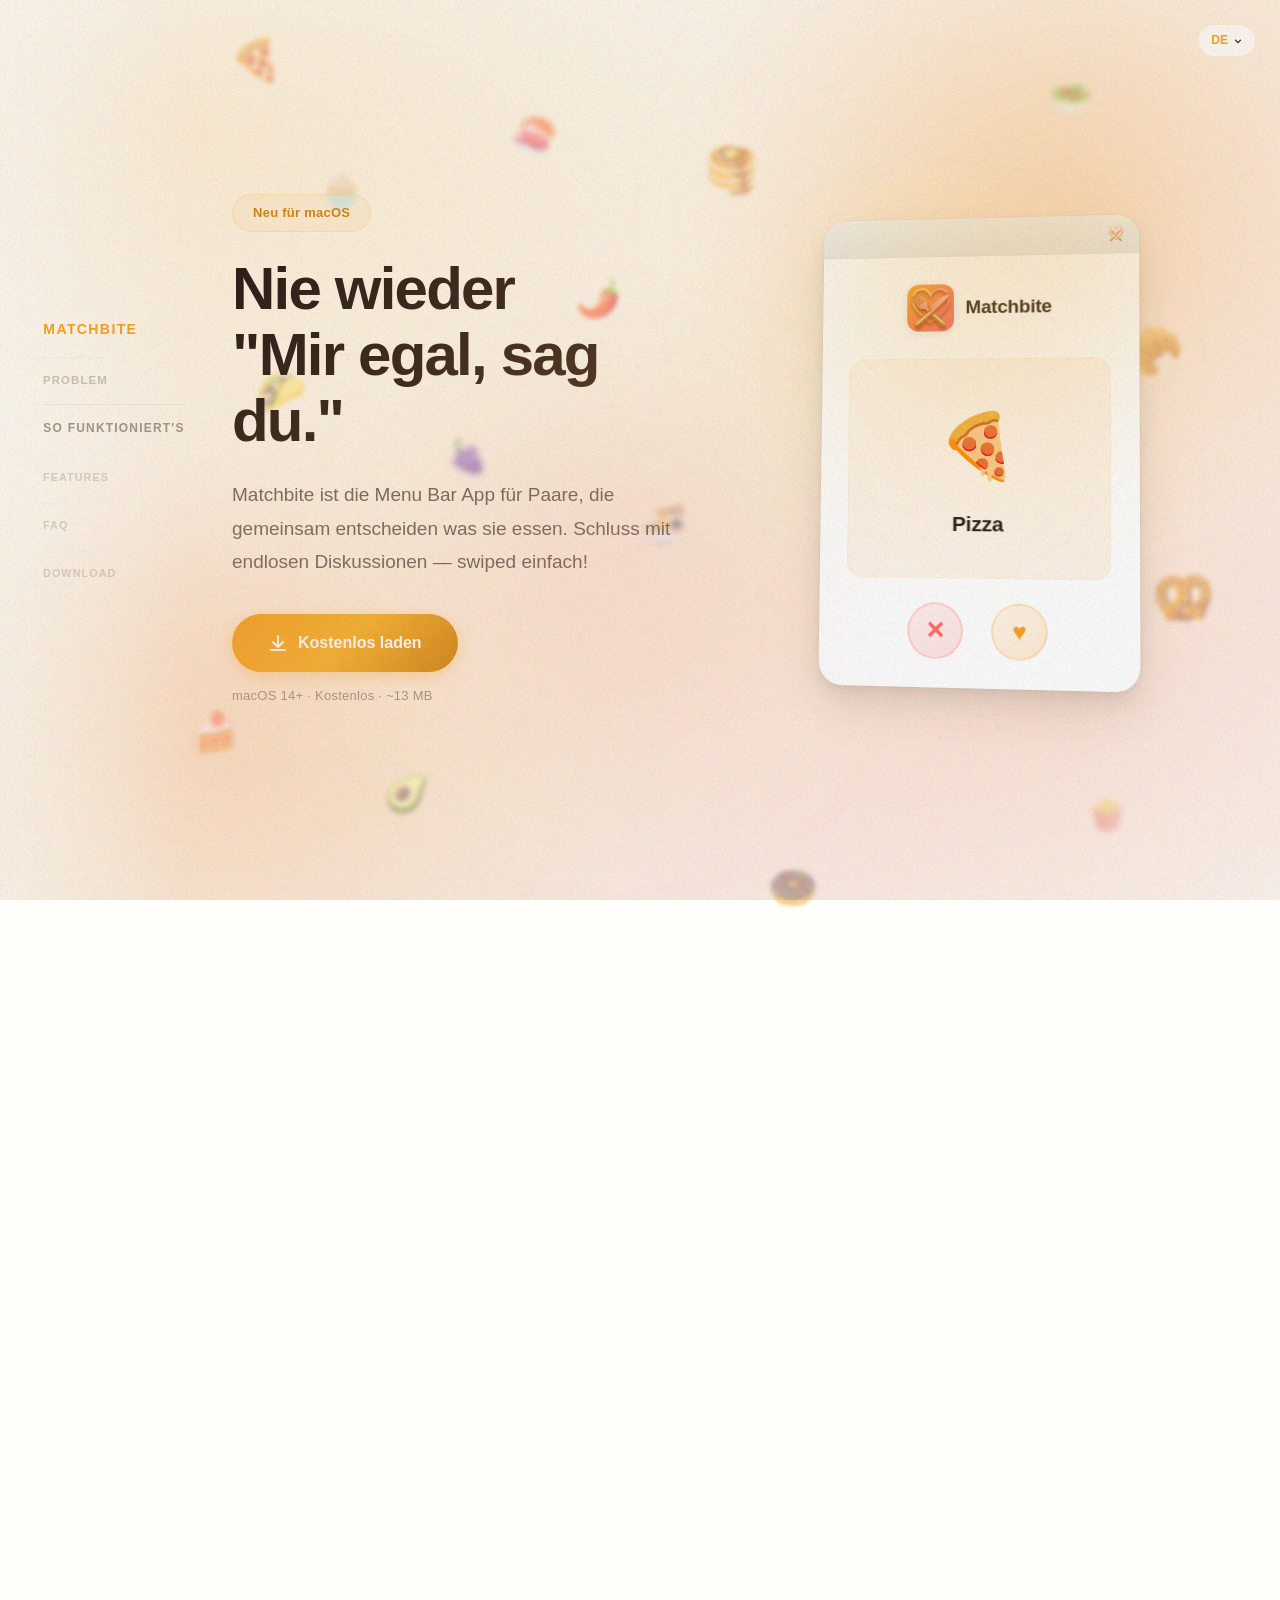
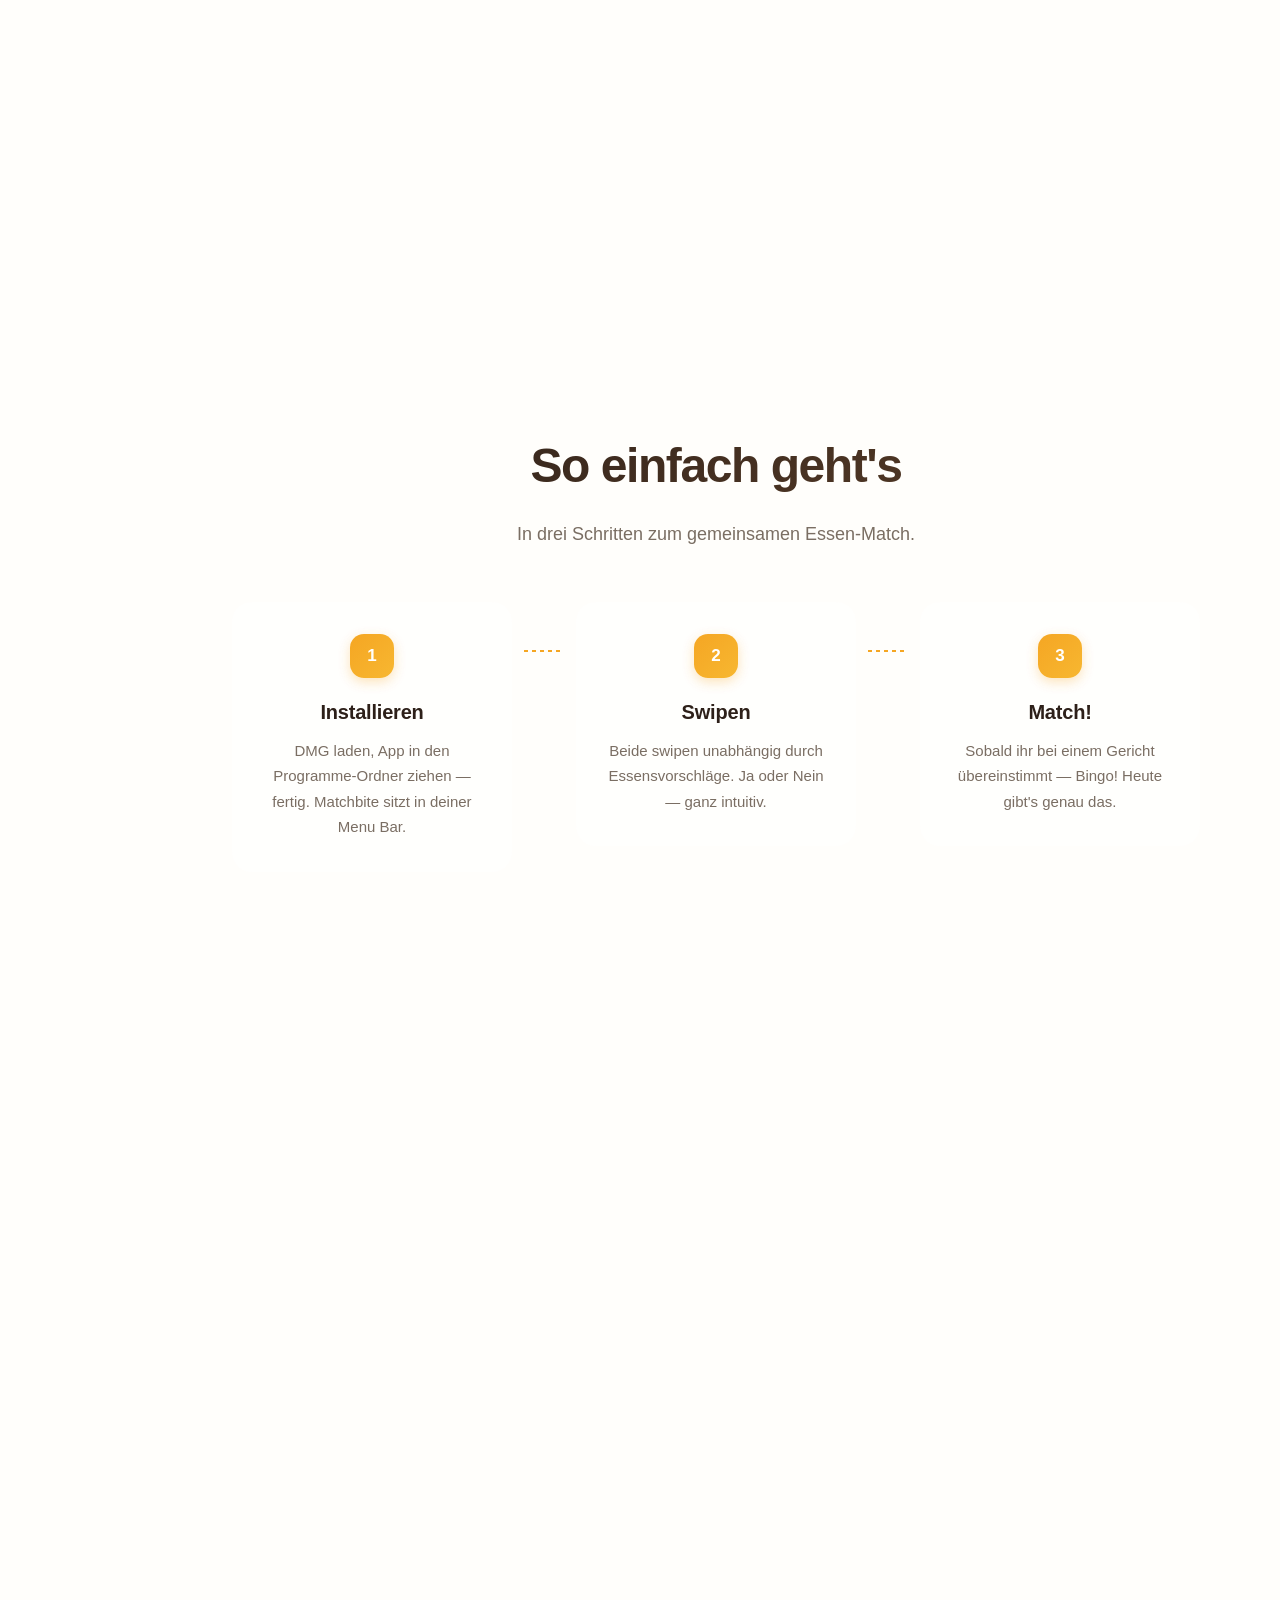
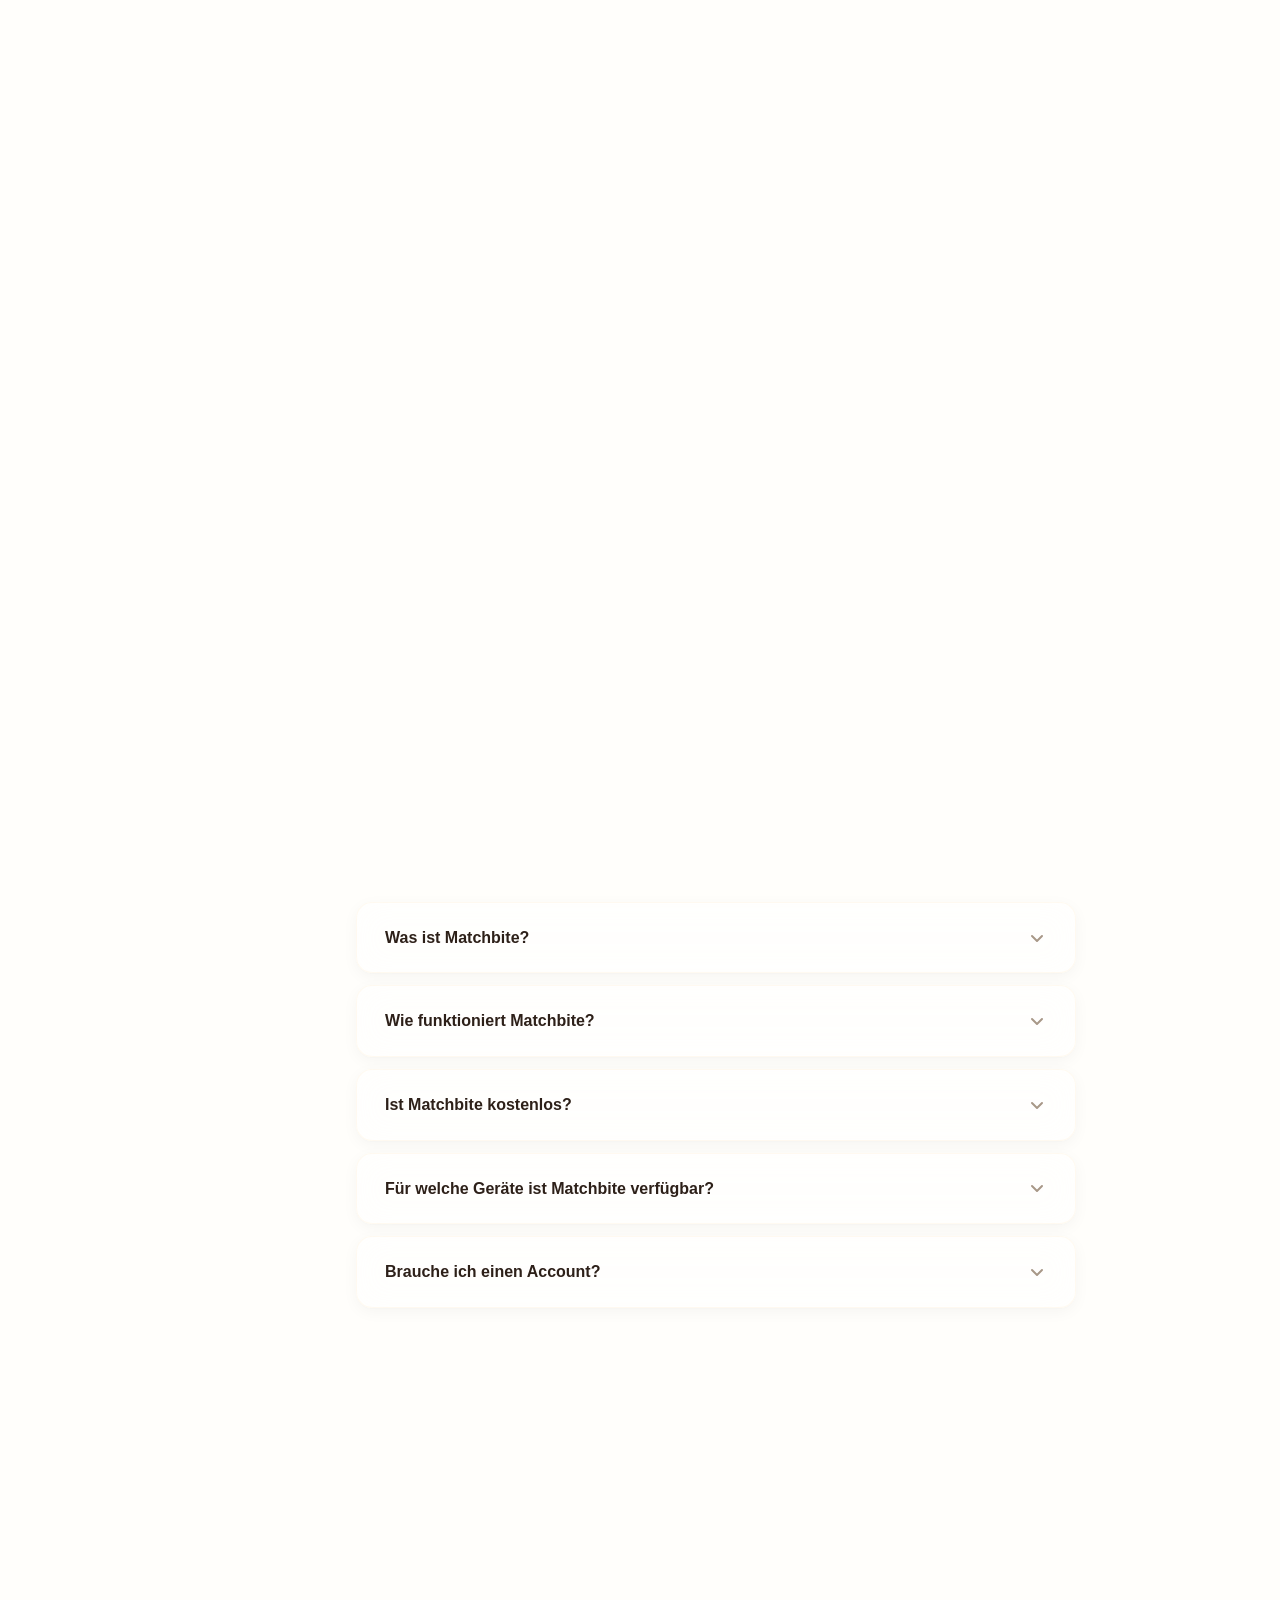
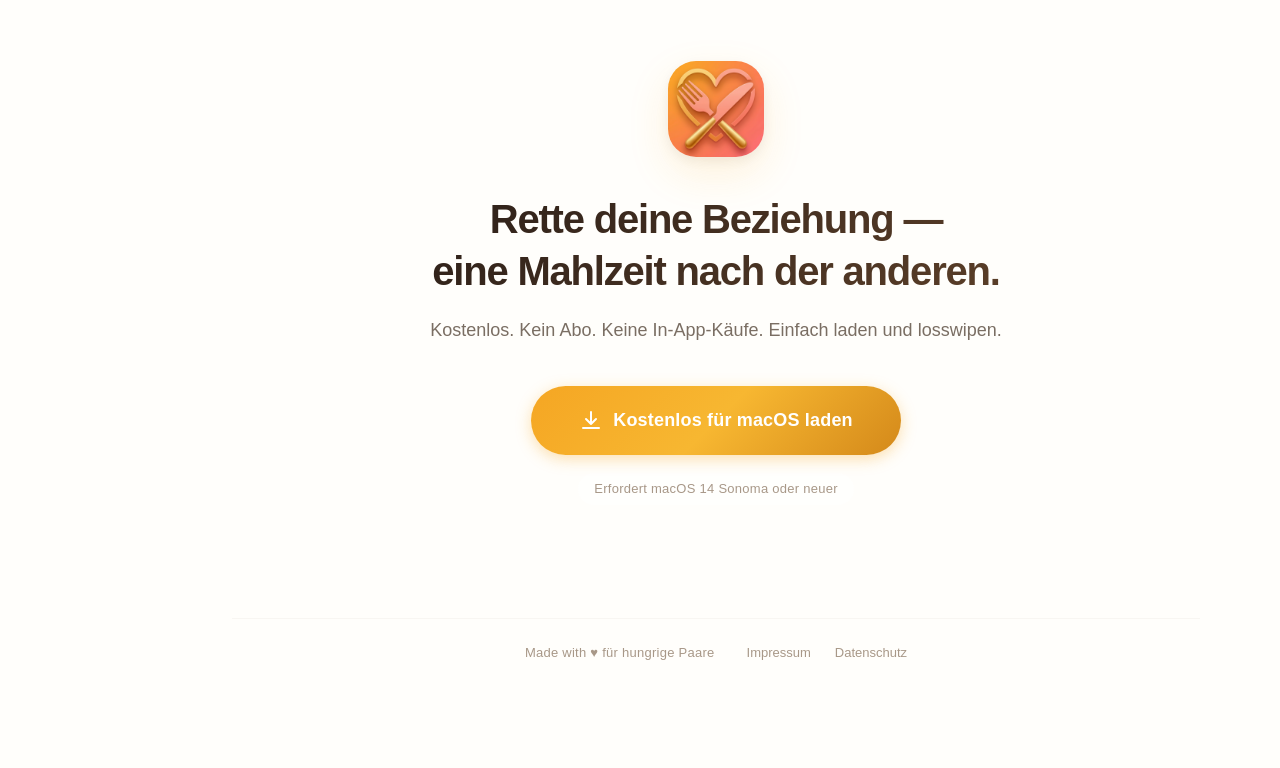
==== commit 97326fe0: "Add SEO optimization, FAQ section, and fix account info - Schema.org structured data (SoftwareApplic" ====
--- a/index.html
+++ b/index.html
@@ -3,22 +3,25 @@
 <head>
     <meta charset="UTF-8">
     <meta name="viewport" content="width=device-width, initial-scale=1.0">
-    <title>Matchbite — Nie wieder "Mir egal, sag du."</title>
-    <meta name="description" content="Matchbite ist die macOS Menu Bar App für Paare, die gemeinsam entscheiden was sie essen. Schluss mit endlosen Diskussionen!">
-    <meta name="keywords" content="Matchbite, macOS App, Paare, Essen entscheiden, Menu Bar App, Food Matcher">
+    <title>Matchbite — Tinder für Essen | Was sollen wir essen? App für Paare</title>
+    <meta name="description" content="Matchbite ist die kostenlose macOS Menu Bar App für Paare, die gemeinsam entscheiden was sie essen. Wie Tinder für Essen — einfach swipen und das perfekte Gericht matchen. Essen entscheiden war nie einfacher!">
+    <meta name="keywords" content="Tinder für Essen, was sollen wir essen, essen entscheiden App, Paare essen App, gemeinsam essen entscheiden, Food Matcher, macOS Menu Bar App Essen, Matchbite, was essen wir heute, Essen App Paare, couple food app, food decision app">
+    <meta name="robots" content="index, follow">
+    <link rel="canonical" href="https://matchbite.de/">
 
     <!-- Open Graph -->
-    <meta property="og:title" content="Matchbite — Nie wieder 'Mir egal, sag du.'">
-    <meta property="og:description" content="Die macOS Menu Bar App für Paare, die gemeinsam entscheiden was sie essen.">
+    <meta property="og:title" content="Matchbite — Tinder für Essen | Gemeinsam entscheiden was ihr esst">
+    <meta property="og:description" content="Die kostenlose macOS Menu Bar App für Paare: Swiped durch Essensvorschläge und findet euer Match. Nie wieder 'Mir egal, sag du.' — Essen entscheiden war nie so einfach!">
     <meta property="og:image" content="https://matchbite.de/assets/og-image.png">
     <meta property="og:url" content="https://matchbite.de">
     <meta property="og:type" content="website">
     <meta property="og:locale" content="de_DE">
+    <meta property="og:site_name" content="Matchbite">
 
     <!-- Twitter Card -->
     <meta name="twitter:card" content="summary_large_image">
-    <meta name="twitter:title" content="Matchbite — Nie wieder 'Mir egal, sag du.'">
-    <meta name="twitter:description" content="Die macOS Menu Bar App für Paare, die gemeinsam entscheiden was sie essen.">
+    <meta name="twitter:title" content="Matchbite — Tinder für Essen | App für Paare">
+    <meta name="twitter:description" content="Kostenlose macOS App: Beide swipen durch Essensvorschläge, bei einem Match steht das Essen fest. Gemeinsam essen entscheiden war nie einfacher!">
     <meta name="twitter:image" content="https://matchbite.de/assets/og-image.png">
 
     <!-- Favicons -->
@@ -29,6 +32,96 @@
 
     <link rel="preload" href="css/style.css" as="style">
     <link rel="stylesheet" href="css/style.css">
+
+    <!-- Schema.org Structured Data -->
+    <script type="application/ld+json">
+    {
+        "@context": "https://schema.org",
+        "@type": "SoftwareApplication",
+        "name": "Matchbite",
+        "description": "Matchbite ist die kostenlose macOS Menu Bar App für Paare, die gemeinsam entscheiden was sie essen. Wie Tinder für Essen — einfach swipen und matchen.",
+        "url": "https://matchbite.de",
+        "operatingSystem": "macOS 14 Sonoma",
+        "applicationCategory": "LifestyleApplication",
+        "applicationSubCategory": "Food & Drink",
+        "offers": {
+            "@type": "Offer",
+            "price": "0",
+            "priceCurrency": "EUR"
+        },
+        "downloadUrl": "https://github.com/sakalliAI/matchbite/releases/latest",
+        "softwareVersion": "1.0",
+        "fileSize": "13MB",
+        "screenshot": "https://matchbite.de/assets/og-image.png",
+        "author": {
+            "@type": "Organization",
+            "name": "sakalliAI",
+            "url": "https://github.com/sakalliAI"
+        },
+        "aggregateRating": {
+            "@type": "AggregateRating",
+            "ratingValue": "5",
+            "ratingCount": "1"
+        }
+    }
+    </script>
+    <script type="application/ld+json">
+    {
+        "@context": "https://schema.org",
+        "@type": "FAQPage",
+        "mainEntity": [
+            {
+                "@type": "Question",
+                "name": "Was ist Matchbite?",
+                "acceptedAnswer": {
+                    "@type": "Answer",
+                    "text": "Matchbite ist eine kostenlose macOS Menu Bar App, die Paaren hilft gemeinsam zu entscheiden, was sie essen. Wie Tinder für Essen — beide swipen durch Vorschläge und bei einem Match steht das Gericht fest."
+                }
+            },
+            {
+                "@type": "Question",
+                "name": "Wie funktioniert Matchbite?",
+                "acceptedAnswer": {
+                    "@type": "Answer",
+                    "text": "Beide Partner swipen unabhängig durch Essensvorschläge — nach rechts für Ja, nach links für Nein. Sobald beide das gleiche Gericht mögen, gibt es ein Match und die Essensfrage ist geklärt."
+                }
+            },
+            {
+                "@type": "Question",
+                "name": "Ist Matchbite kostenlos?",
+                "acceptedAnswer": {
+                    "@type": "Answer",
+                    "text": "Ja, Matchbite ist komplett kostenlos. Kein Abo, keine In-App-Käufe, keine versteckten Kosten. Einfach laden und losswipen."
+                }
+            },
+            {
+                "@type": "Question",
+                "name": "Für welche Geräte ist Matchbite verfügbar?",
+                "acceptedAnswer": {
+                    "@type": "Answer",
+                    "text": "Matchbite ist aktuell als native macOS Menu Bar App verfügbar und erfordert macOS 14 Sonoma oder neuer."
+                }
+            },
+            {
+                "@type": "Question",
+                "name": "Brauche ich einen Account für Matchbite?",
+                "acceptedAnswer": {
+                    "@type": "Answer",
+                    "text": "Ja, eine kostenlose Registrierung ist nötig — aber komplett ohne Haken. Kein Abo, keine versteckten Kosten."
+                }
+            }
+        ]
+    }
+    </script>
+    <script type="application/ld+json">
+    {
+        "@context": "https://schema.org",
+        "@type": "WebSite",
+        "name": "Matchbite",
+        "url": "https://matchbite.de",
+        "description": "Tinder für Essen — die macOS App für Paare, die gemeinsam entscheiden was sie essen"
+    }
+    </script>
 </head>
 <body>
     <!-- Ambient background layers -->
@@ -68,6 +161,7 @@
             <div class="side-nav-item" data-target="problem" data-i18n-nav="nav_problem">Problem</div>
             <div class="side-nav-item" data-target="how-it-works" data-i18n-nav="nav_how">So funktioniert's</div>
             <div class="side-nav-item" data-target="features" data-i18n-nav="nav_features">Features</div>
+            <div class="side-nav-item" data-target="faq" data-i18n-nav="nav_faq">FAQ</div>
             <div class="side-nav-item" data-target="download" data-i18n-nav="nav_download">Download</div>
         </div>
     </div>
@@ -231,7 +325,62 @@
         </div>
     </section>
 
-    <!-- Section 5: Download -->
+    <!-- Section 5: FAQ -->
+    <section class="section" id="faq">
+        <div class="section-inner section-center">
+            <h2 class="section-title" data-i18n="faq_title">Häufige Fragen</h2>
+            <p class="section-subtitle" data-i18n="faq_subtitle">Alles was du über Matchbite wissen musst.</p>
+            <div class="faq-list">
+                <div class="faq-item">
+                    <button class="faq-question" aria-expanded="false">
+                        <span data-i18n="faq_q1">Was ist Matchbite?</span>
+                        <svg class="faq-chevron" width="20" height="20" viewBox="0 0 20 20" fill="none"><path d="M5 8L10 13L15 8" stroke="currentColor" stroke-width="2" stroke-linecap="round" stroke-linejoin="round"/></svg>
+                    </button>
+                    <div class="faq-answer">
+                        <p data-i18n="faq_a1">Matchbite ist eine kostenlose macOS Menu Bar App, die Paaren hilft gemeinsam zu entscheiden, was sie essen. Wie Tinder für Essen — beide swipen durch Vorschläge und bei einem Match steht das Gericht fest.</p>
+                    </div>
+                </div>
+                <div class="faq-item">
+                    <button class="faq-question" aria-expanded="false">
+                        <span data-i18n="faq_q2">Wie funktioniert Matchbite?</span>
+                        <svg class="faq-chevron" width="20" height="20" viewBox="0 0 20 20" fill="none"><path d="M5 8L10 13L15 8" stroke="currentColor" stroke-width="2" stroke-linecap="round" stroke-linejoin="round"/></svg>
+                    </button>
+                    <div class="faq-answer">
+                        <p data-i18n="faq_a2">Beide Partner swipen unabhängig durch Essensvorschläge — nach rechts für Ja, nach links für Nein. Sobald beide das gleiche Gericht mögen, gibt es ein Match und die Essensfrage ist geklärt.</p>
+                    </div>
+                </div>
+                <div class="faq-item">
+                    <button class="faq-question" aria-expanded="false">
+                        <span data-i18n="faq_q3">Ist Matchbite kostenlos?</span>
+                        <svg class="faq-chevron" width="20" height="20" viewBox="0 0 20 20" fill="none"><path d="M5 8L10 13L15 8" stroke="currentColor" stroke-width="2" stroke-linecap="round" stroke-linejoin="round"/></svg>
+                    </button>
+                    <div class="faq-answer">
+                        <p data-i18n="faq_a3">Ja, Matchbite ist komplett kostenlos. Kein Abo, keine In-App-Käufe, keine versteckten Kosten. Einfach laden und losswipen.</p>
+                    </div>
+                </div>
+                <div class="faq-item">
+                    <button class="faq-question" aria-expanded="false">
+                        <span data-i18n="faq_q4">Für welche Geräte ist Matchbite verfügbar?</span>
+                        <svg class="faq-chevron" width="20" height="20" viewBox="0 0 20 20" fill="none"><path d="M5 8L10 13L15 8" stroke="currentColor" stroke-width="2" stroke-linecap="round" stroke-linejoin="round"/></svg>
+                    </button>
+                    <div class="faq-answer">
+                        <p data-i18n="faq_a4">Matchbite ist aktuell als native macOS Menu Bar App verfügbar und erfordert macOS 14 Sonoma oder neuer.</p>
+                    </div>
+                </div>
+                <div class="faq-item">
+                    <button class="faq-question" aria-expanded="false">
+                        <span data-i18n="faq_q5">Brauche ich einen Account?</span>
+                        <svg class="faq-chevron" width="20" height="20" viewBox="0 0 20 20" fill="none"><path d="M5 8L10 13L15 8" stroke="currentColor" stroke-width="2" stroke-linecap="round" stroke-linejoin="round"/></svg>
+                    </button>
+                    <div class="faq-answer">
+                        <p data-i18n="faq_a5">Ja, eine kostenlose Registrierung ist nötig — aber komplett ohne Haken. Kein Abo, keine versteckten Kosten.</p>
+                    </div>
+                </div>
+            </div>
+        </div>
+    </section>
+
+    <!-- Section 6: Download -->
     <section class="section" id="download">
         <div class="section-inner section-center">
             <div class="download-content">
--- a/css/style.css
+++ b/css/style.css
@@ -849,6 +849,81 @@
     text-align: left;
 }
 
+/* ===== FAQ ===== */
+.faq-list {
+    max-width: 720px;
+    margin: 0 auto;
+    display: flex;
+    flex-direction: column;
+    gap: 12px;
+}
+
+.faq-item {
+    background: rgba(255, 255, 255, 0.7);
+    backdrop-filter: blur(16px);
+    -webkit-backdrop-filter: blur(16px);
+    border-radius: 16px;
+    box-shadow: 0 1px 3px rgba(0,0,0,0.02), 0 4px 16px rgba(0,0,0,0.04);
+    border: 1px solid rgba(245,166,35,0.06);
+    overflow: hidden;
+    transition: box-shadow 0.3s ease, transform 0.3s ease;
+}
+
+.faq-item:hover {
+    box-shadow: 0 4px 20px rgba(45, 32, 25, 0.08);
+}
+
+.faq-question {
+    width: 100%;
+    display: flex;
+    align-items: center;
+    justify-content: space-between;
+    gap: 16px;
+    padding: 22px 28px;
+    font-size: 16px;
+    font-weight: 600;
+    color: var(--text-dark);
+    text-align: left;
+    cursor: pointer;
+    transition: color 0.3s ease;
+    background: none;
+    border: none;
+    font-family: inherit;
+}
+
+.faq-question:hover {
+    color: var(--amber-dark);
+}
+
+.faq-chevron {
+    flex-shrink: 0;
+    color: var(--text-light);
+    transition: transform 0.3s cubic-bezier(0.4, 0, 0.2, 1), color 0.3s ease;
+}
+
+.faq-item.open .faq-chevron {
+    transform: rotate(180deg);
+    color: var(--amber);
+}
+
+.faq-answer {
+    max-height: 0;
+    overflow: hidden;
+    transition: max-height 0.4s cubic-bezier(0.4, 0, 0.2, 1), padding 0.3s ease;
+    padding: 0 28px;
+}
+
+.faq-item.open .faq-answer {
+    max-height: 200px;
+    padding: 0 28px 22px;
+}
+
+.faq-answer p {
+    font-size: 15px;
+    color: var(--text-muted);
+    line-height: 1.7;
+}
+
 /* ===== DOWNLOAD ===== */
 .download-content { display: flex; flex-direction: column; align-items: center; position: relative; }
 .download-logo {
--- a/css/style.css
+++ b/css/style.css
@@ -849,6 +849,81 @@
     text-align: left;
 }
 
+/* ===== FAQ ===== */
+.faq-list {
+    max-width: 720px;
+    margin: 0 auto;
+    display: flex;
+    flex-direction: column;
+    gap: 12px;
+}
+
+.faq-item {
+    background: rgba(255, 255, 255, 0.7);
+    backdrop-filter: blur(16px);
+    -webkit-backdrop-filter: blur(16px);
+    border-radius: 16px;
+    box-shadow: 0 1px 3px rgba(0,0,0,0.02), 0 4px 16px rgba(0,0,0,0.04);
+    border: 1px solid rgba(245,166,35,0.06);
+    overflow: hidden;
+    transition: box-shadow 0.3s ease, transform 0.3s ease;
+}
+
+.faq-item:hover {
+    box-shadow: 0 4px 20px rgba(45, 32, 25, 0.08);
+}
+
+.faq-question {
+    width: 100%;
+    display: flex;
+    align-items: center;
+    justify-content: space-between;
+    gap: 16px;
+    padding: 22px 28px;
+    font-size: 16px;
+    font-weight: 600;
+    color: var(--text-dark);
+    text-align: left;
+    cursor: pointer;
+    transition: color 0.3s ease;
+    background: none;
+    border: none;
+    font-family: inherit;
+}
+
+.faq-question:hover {
+    color: var(--amber-dark);
+}
+
+.faq-chevron {
+    flex-shrink: 0;
+    color: var(--text-light);
+    transition: transform 0.3s cubic-bezier(0.4, 0, 0.2, 1), color 0.3s ease;
+}
+
+.faq-item.open .faq-chevron {
+    transform: rotate(180deg);
+    color: var(--amber);
+}
+
+.faq-answer {
+    max-height: 0;
+    overflow: hidden;
+    transition: max-height 0.4s cubic-bezier(0.4, 0, 0.2, 1), padding 0.3s ease;
+    padding: 0 28px;
+}
+
+.faq-item.open .faq-answer {
+    max-height: 200px;
+    padding: 0 28px 22px;
+}
+
+.faq-answer p {
+    font-size: 15px;
+    color: var(--text-muted);
+    line-height: 1.7;
+}
+
 /* ===== DOWNLOAD ===== */
 .download-content { display: flex; flex-direction: column; align-items: center; position: relative; }
 .download-logo {
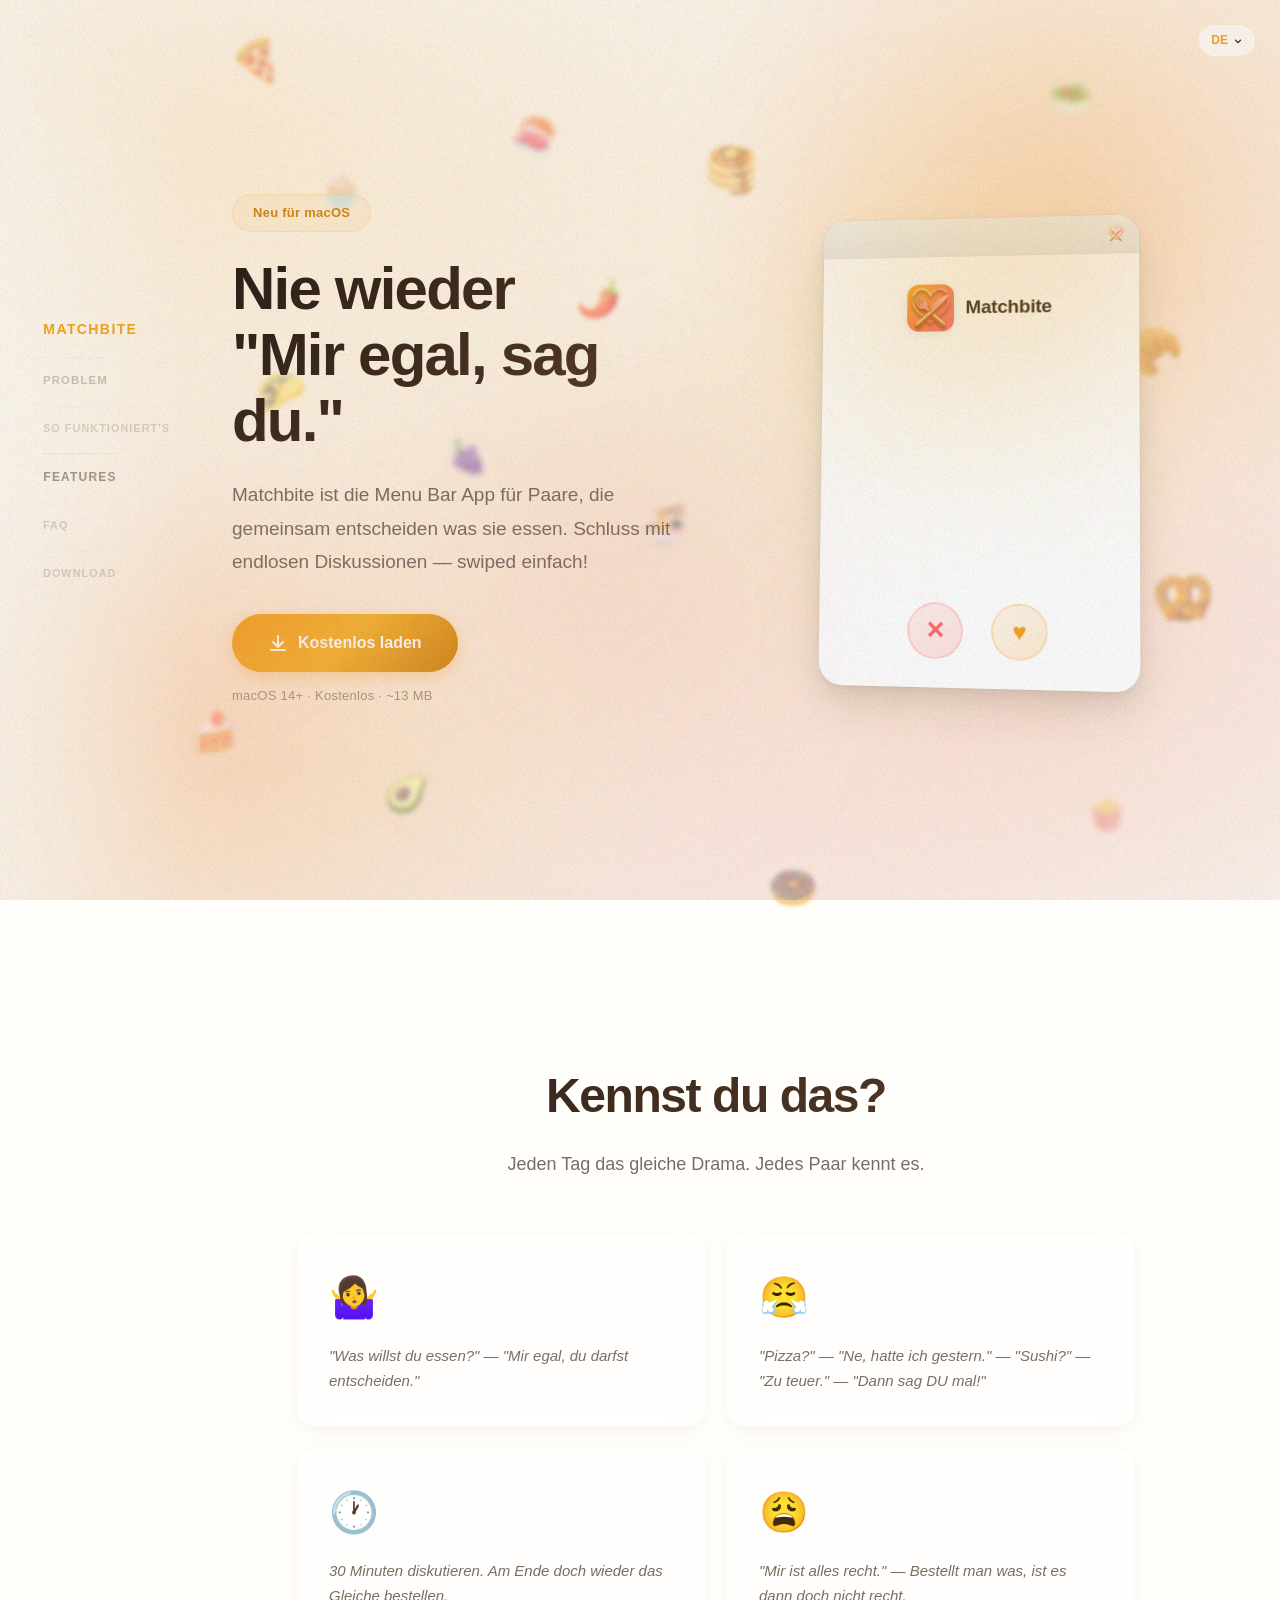
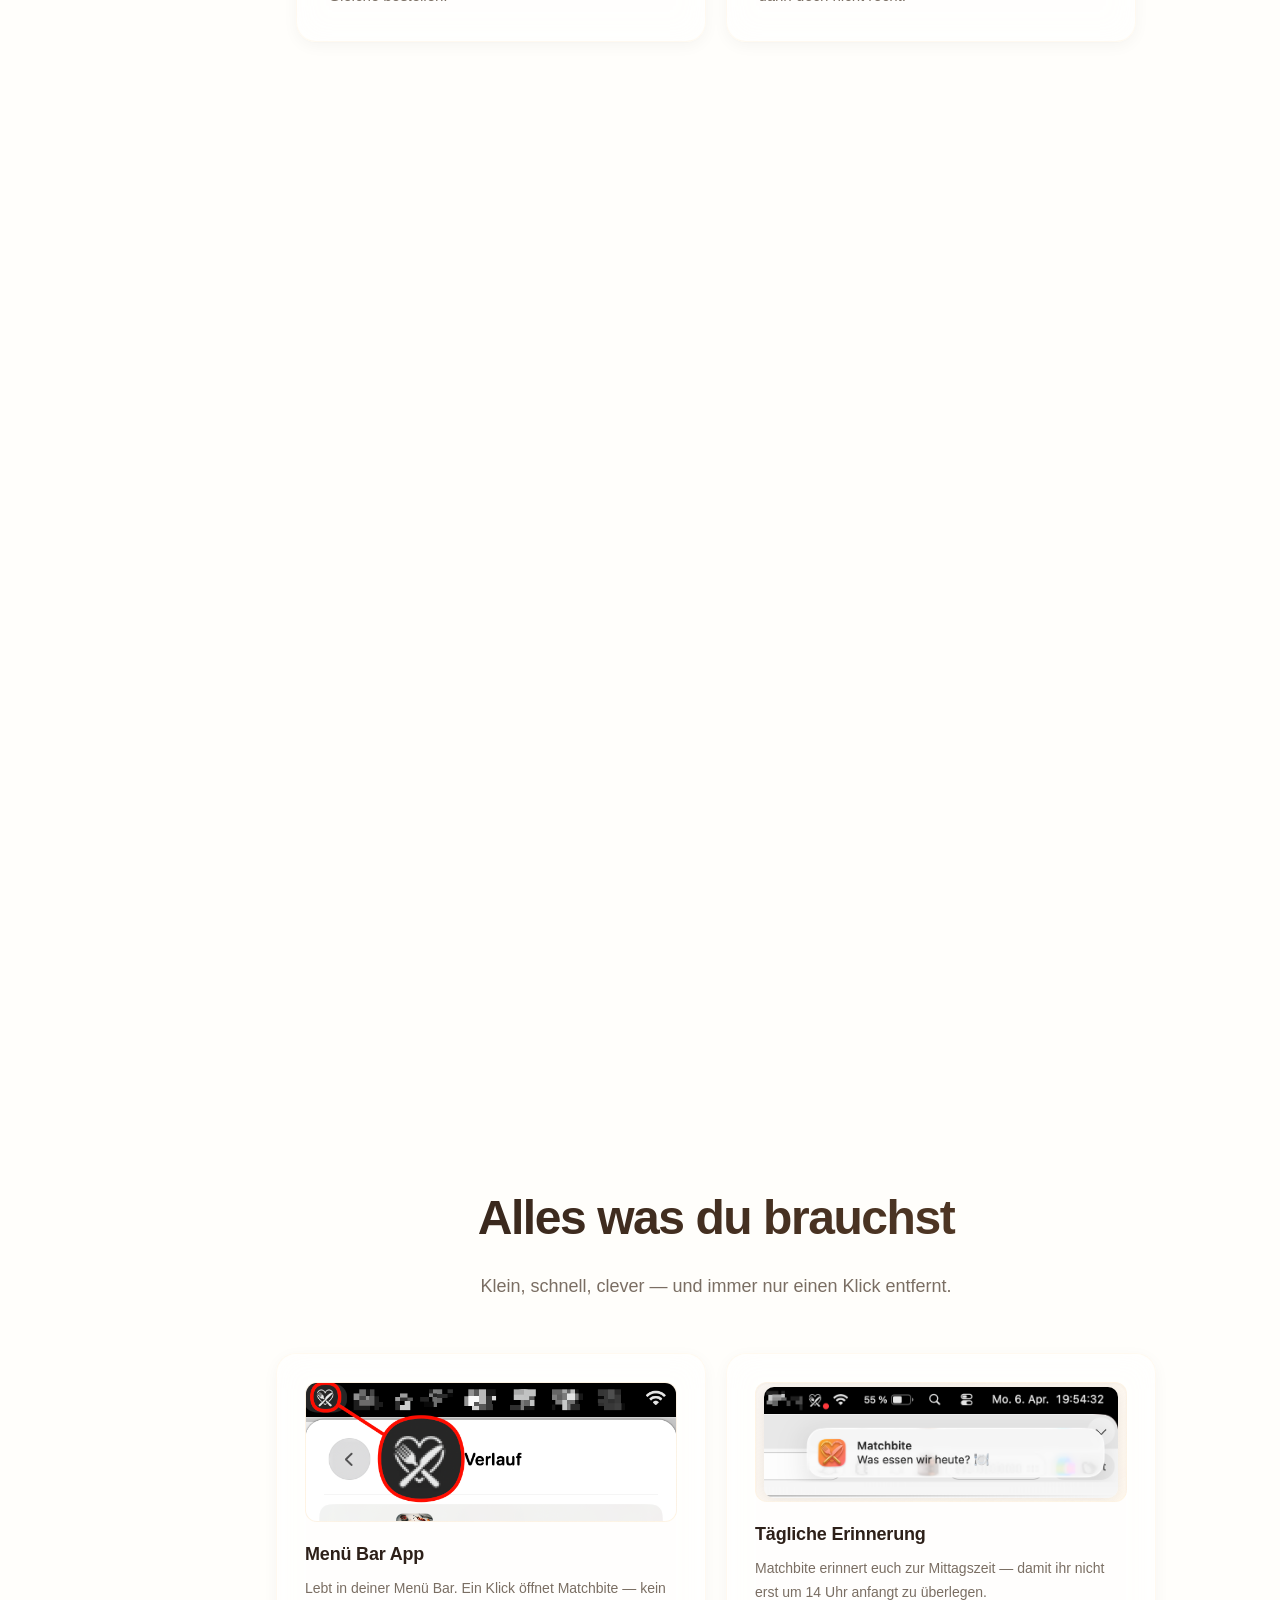
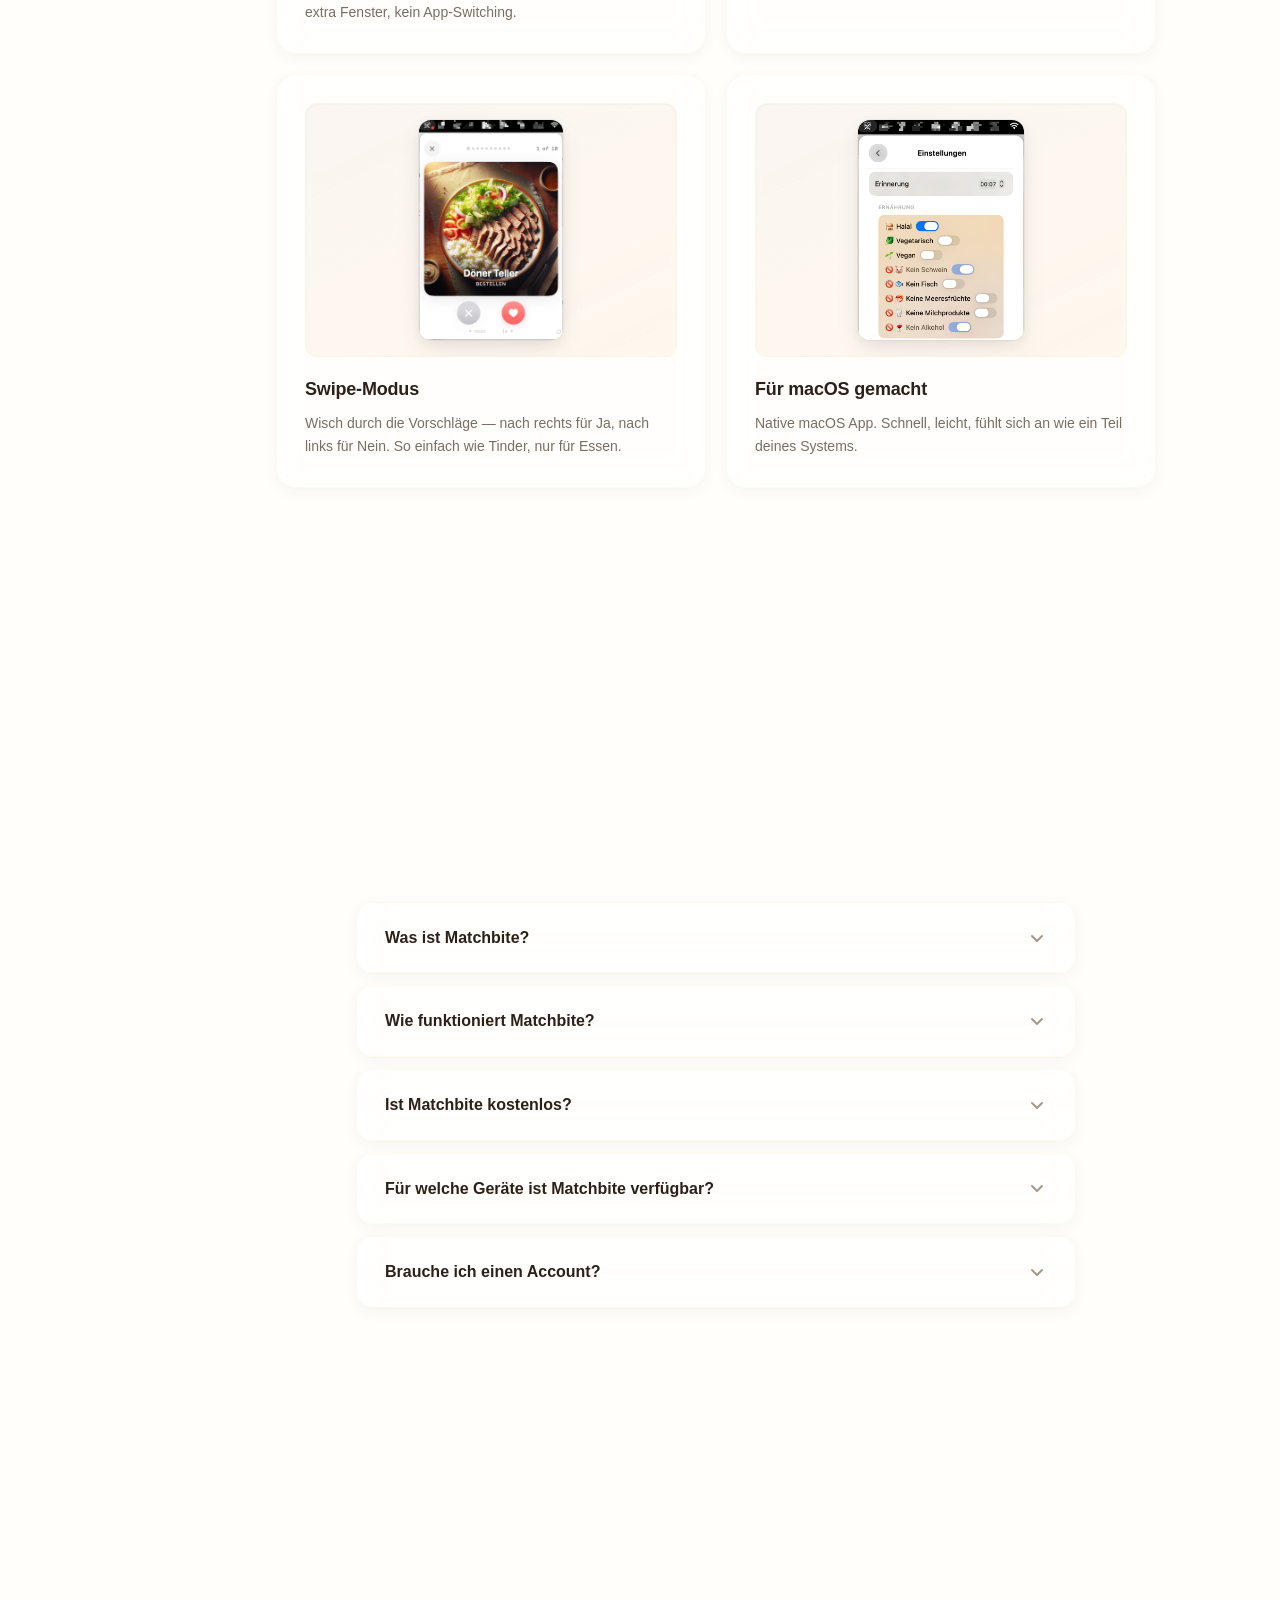
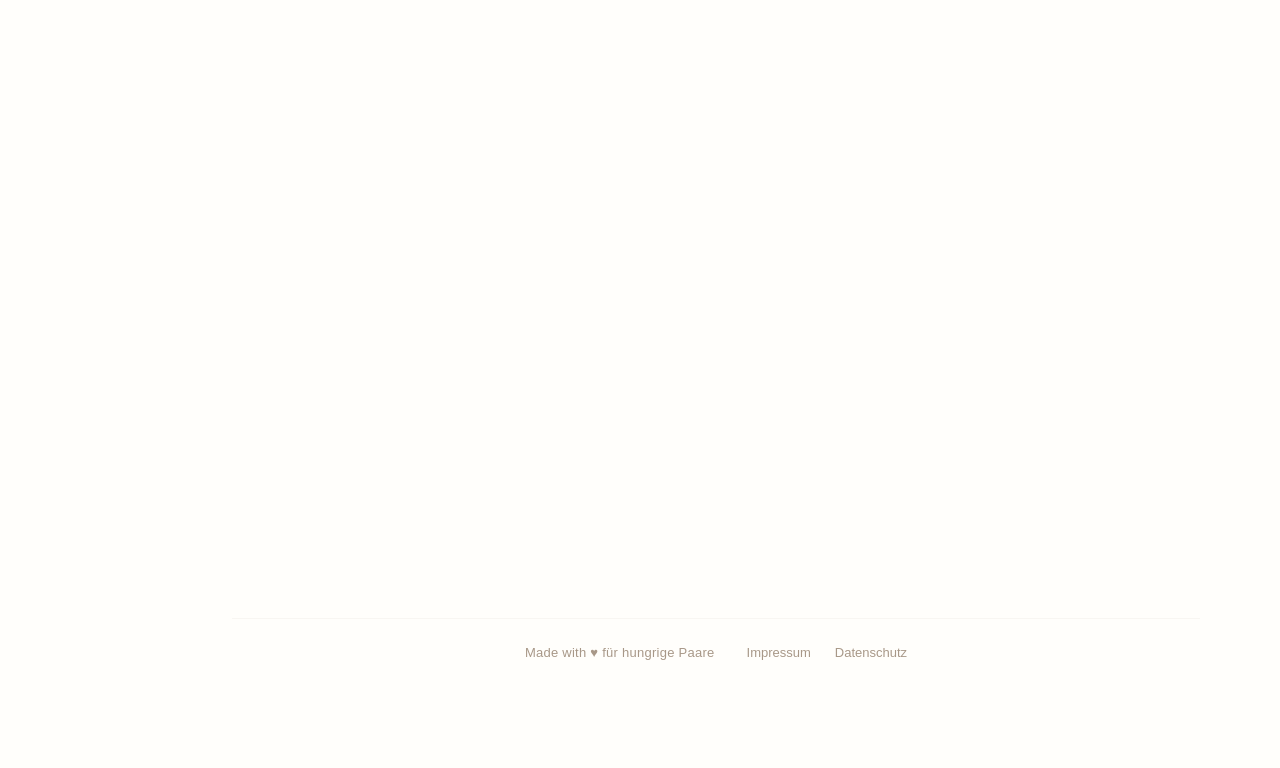
==== commit ebae066b: "Update account FAQ: email, Apple ID, Google, or anonymous login Co-Authored-By: Claude Opus 4.6 <nor" ====
--- a/index.html
+++ b/index.html
@@ -107,7 +107,7 @@
                 "name": "Brauche ich einen Account für Matchbite?",
                 "acceptedAnswer": {
                     "@type": "Answer",
-                    "text": "Ja, eine kostenlose Registrierung ist nötig — aber komplett ohne Haken. Kein Abo, keine versteckten Kosten."
+                    "text": "Du kannst dich mit E-Mail, Apple ID oder Google anmelden — oder einfach anonym starten und sofort losswipen. Komplett kostenlos."
                 }
             }
         ]
@@ -373,7 +373,7 @@
                         <svg class="faq-chevron" width="20" height="20" viewBox="0 0 20 20" fill="none"><path d="M5 8L10 13L15 8" stroke="currentColor" stroke-width="2" stroke-linecap="round" stroke-linejoin="round"/></svg>
                     </button>
                     <div class="faq-answer">
-                        <p data-i18n="faq_a5">Ja, eine kostenlose Registrierung ist nötig — aber komplett ohne Haken. Kein Abo, keine versteckten Kosten.</p>
+                        <p data-i18n="faq_a5">Du kannst dich mit E-Mail, Apple ID oder Google anmelden — oder einfach anonym starten und sofort losswipen. Komplett kostenlos.</p>
                     </div>
                 </div>
             </div>
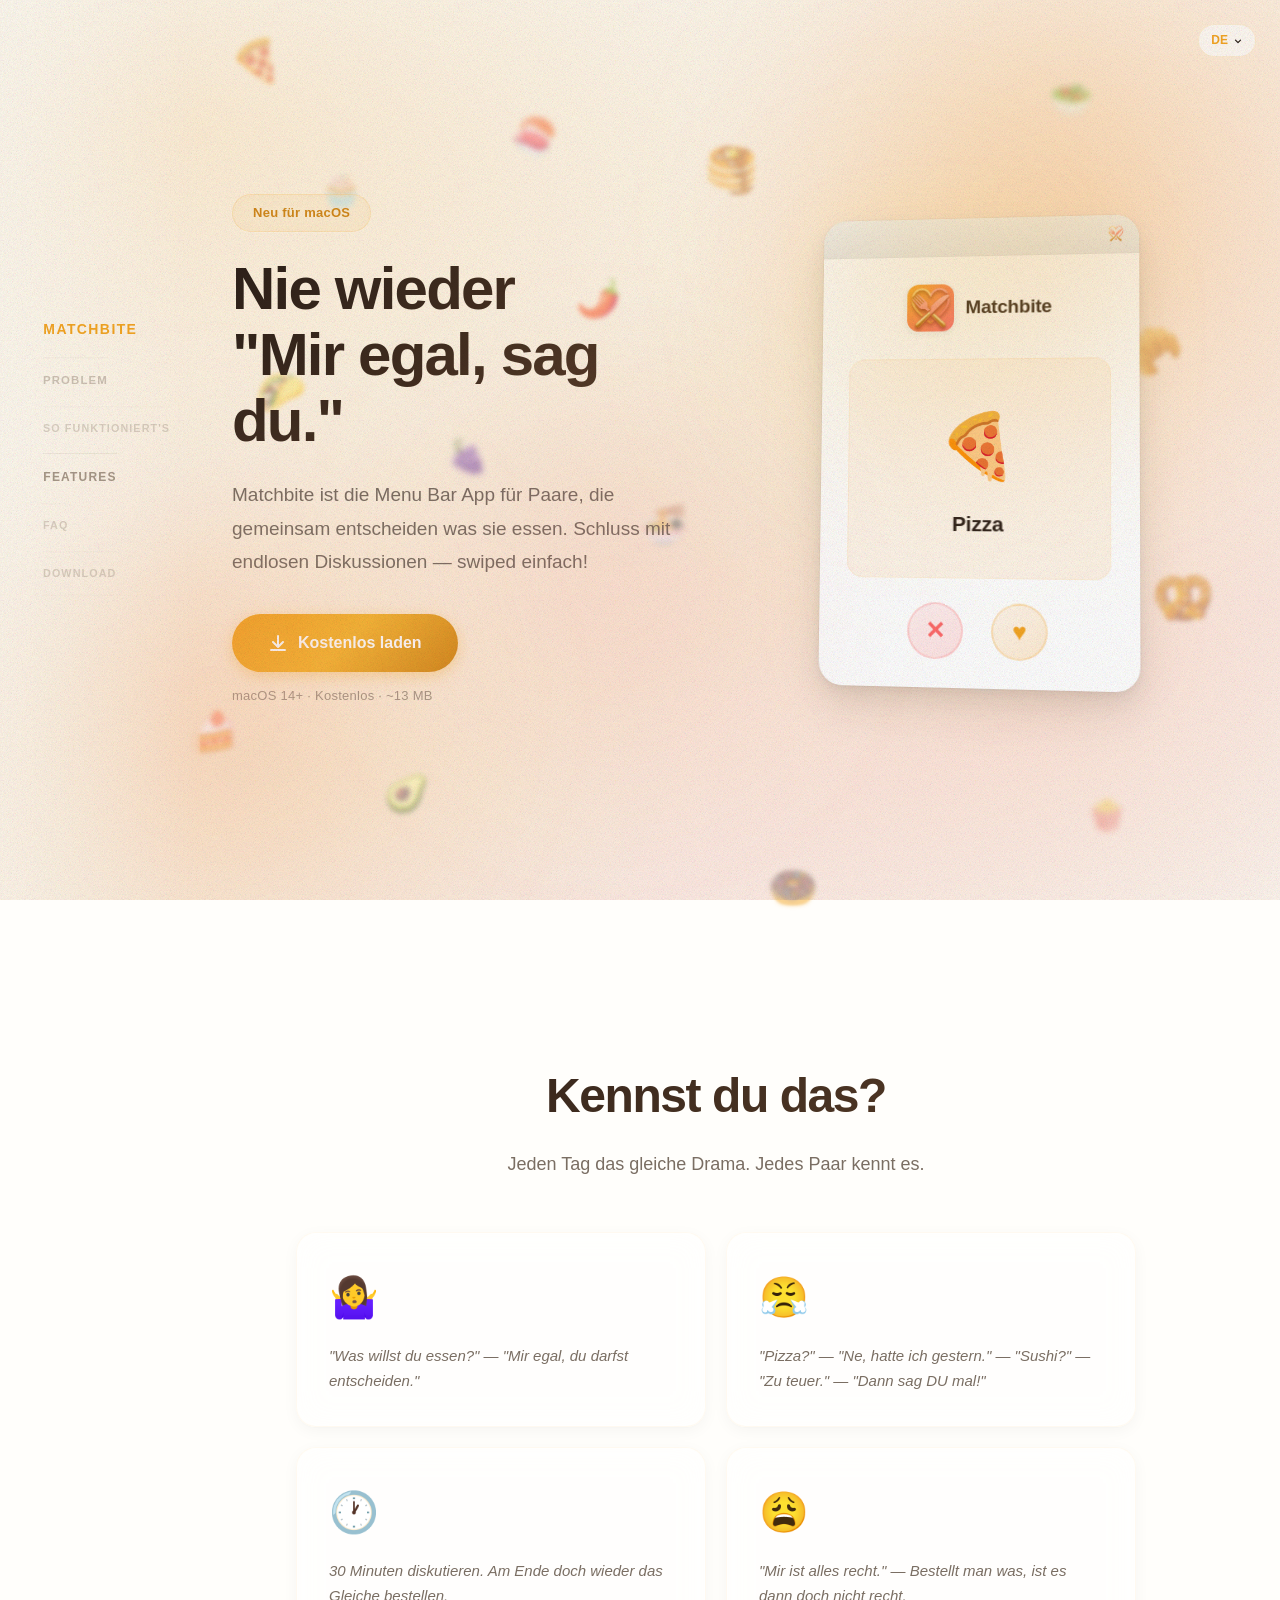
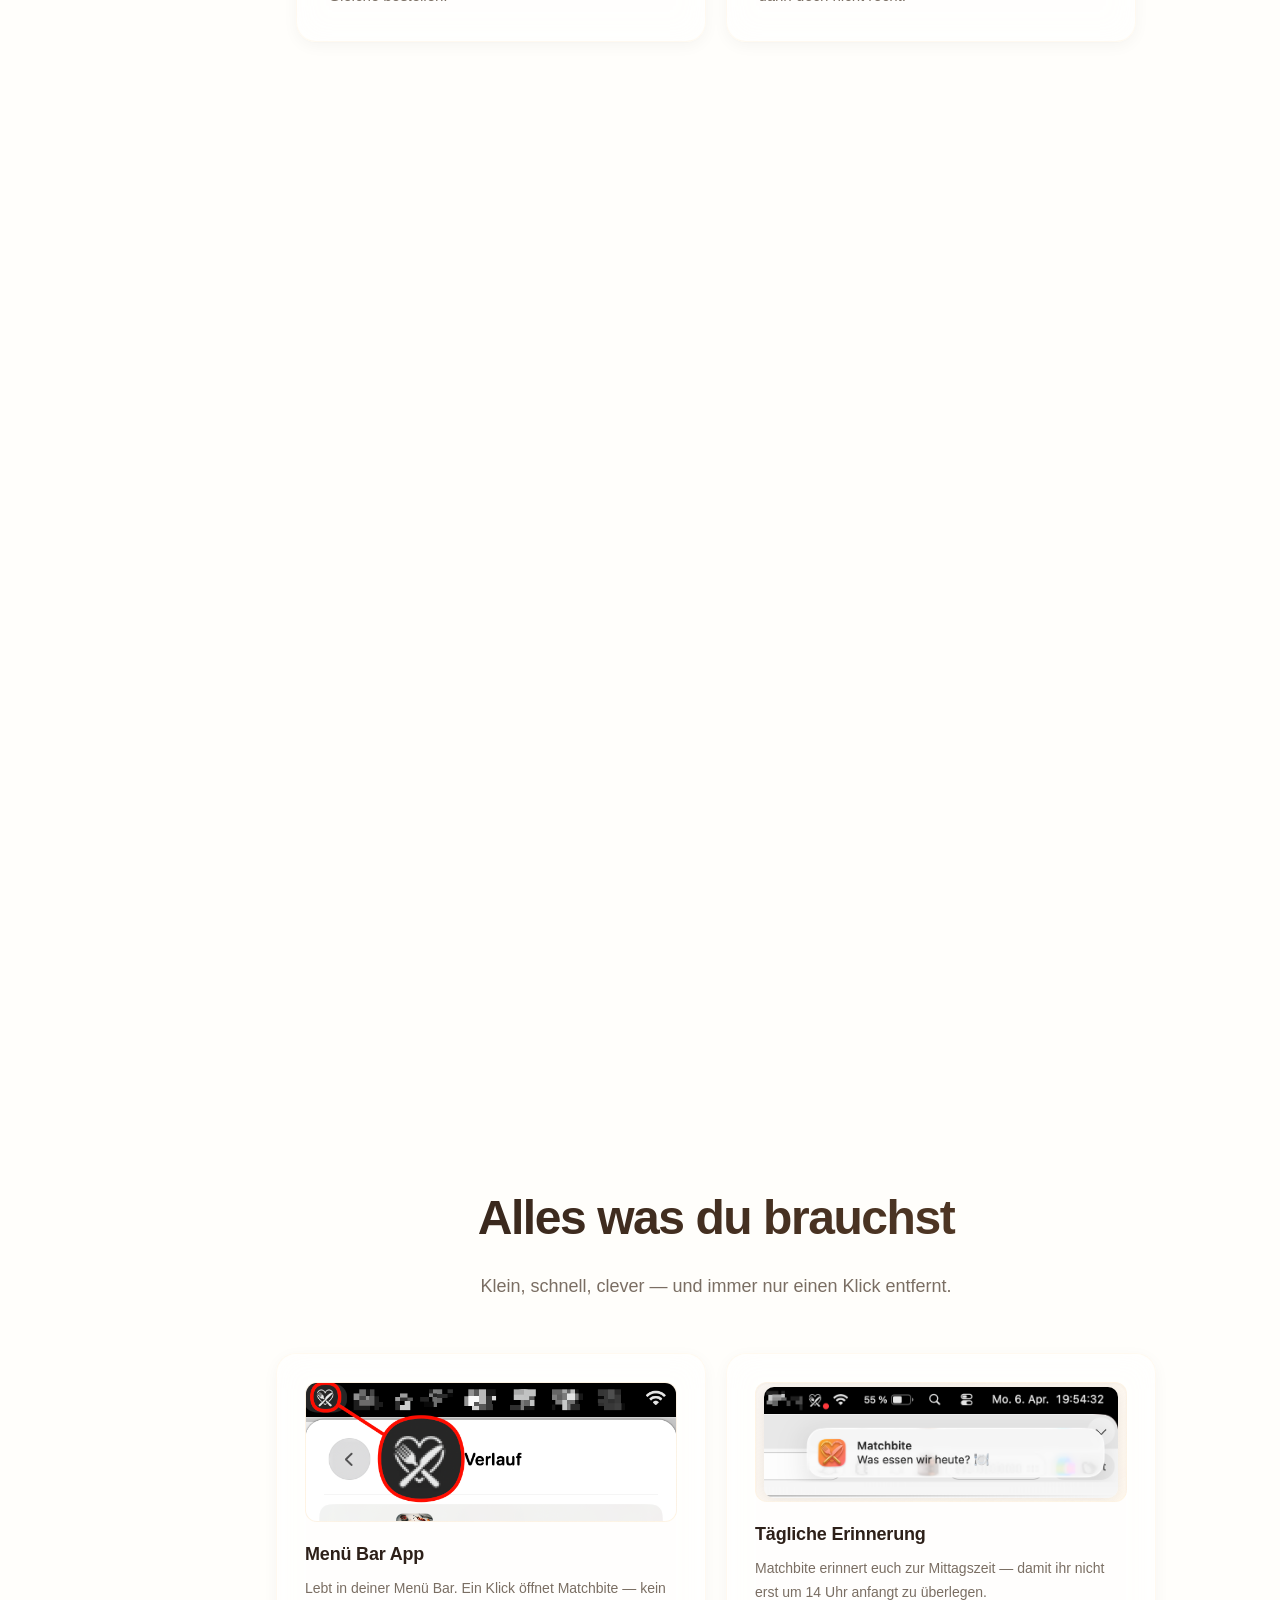
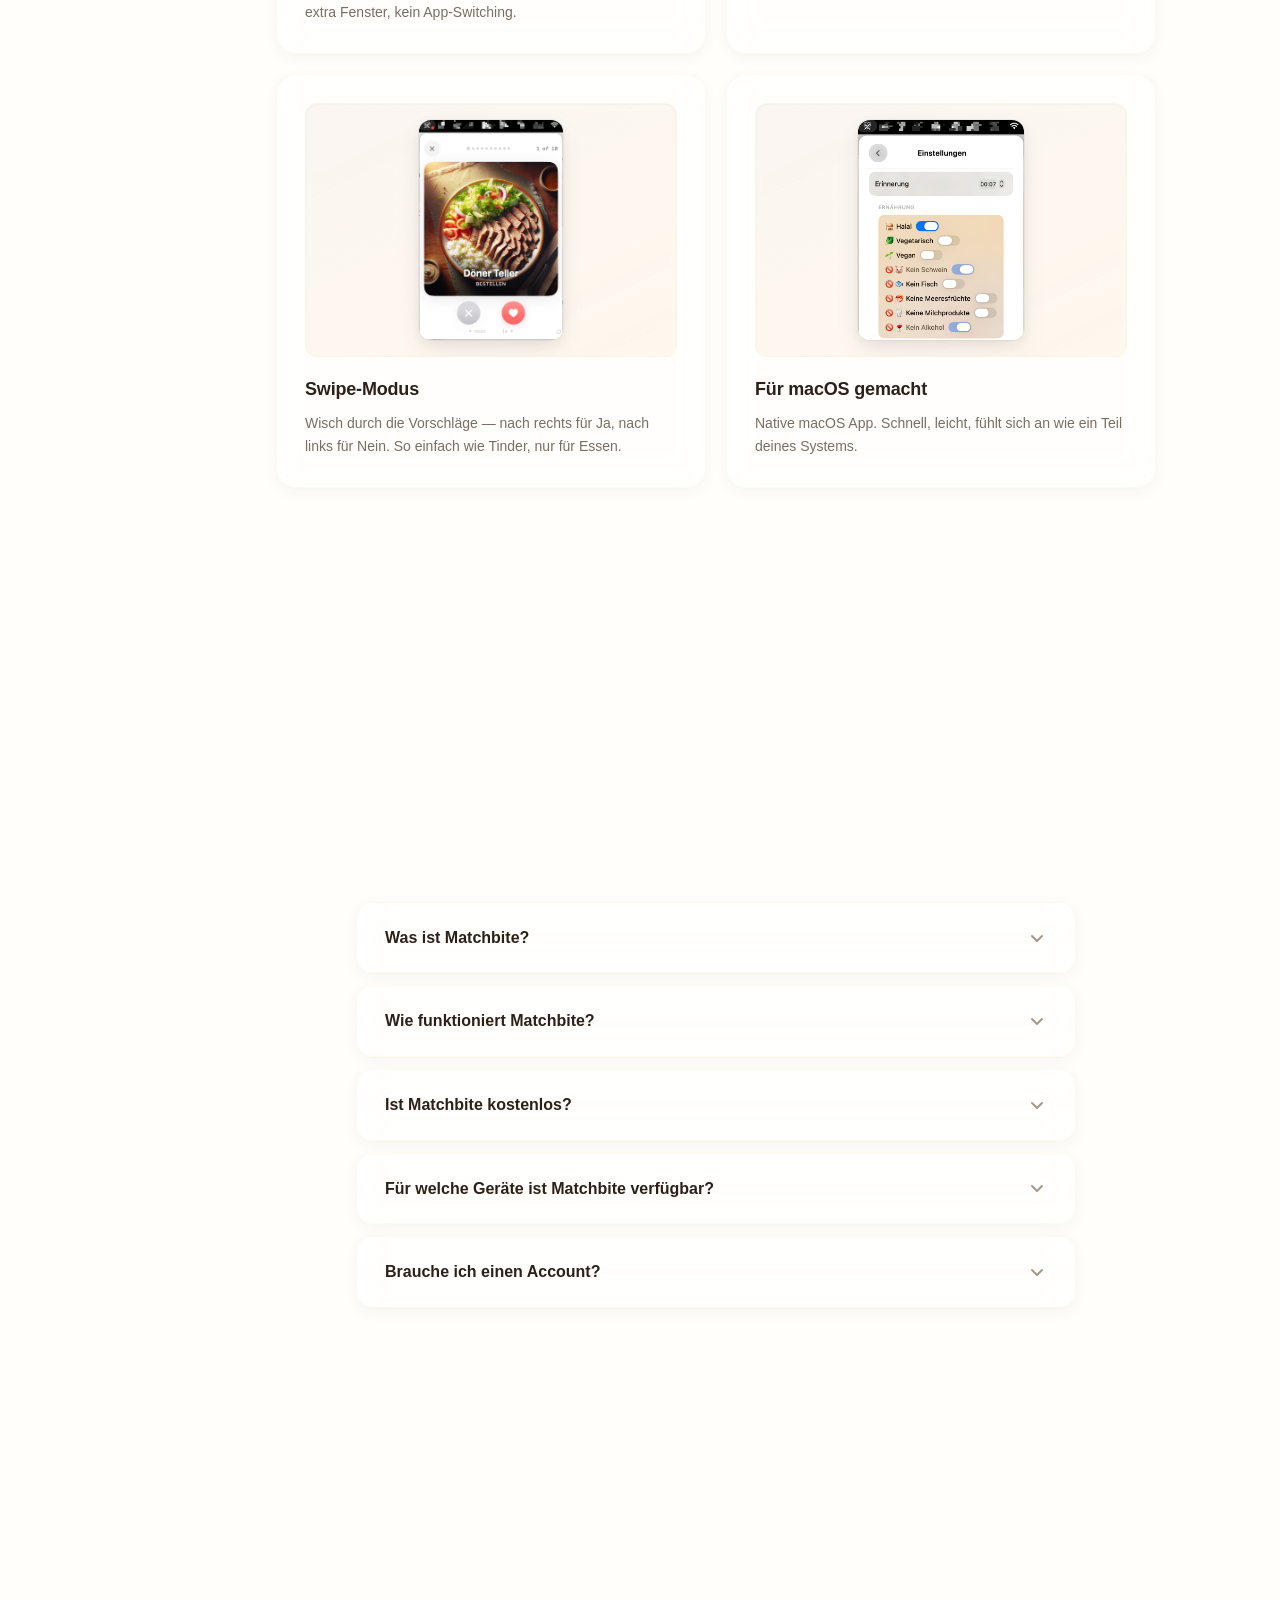
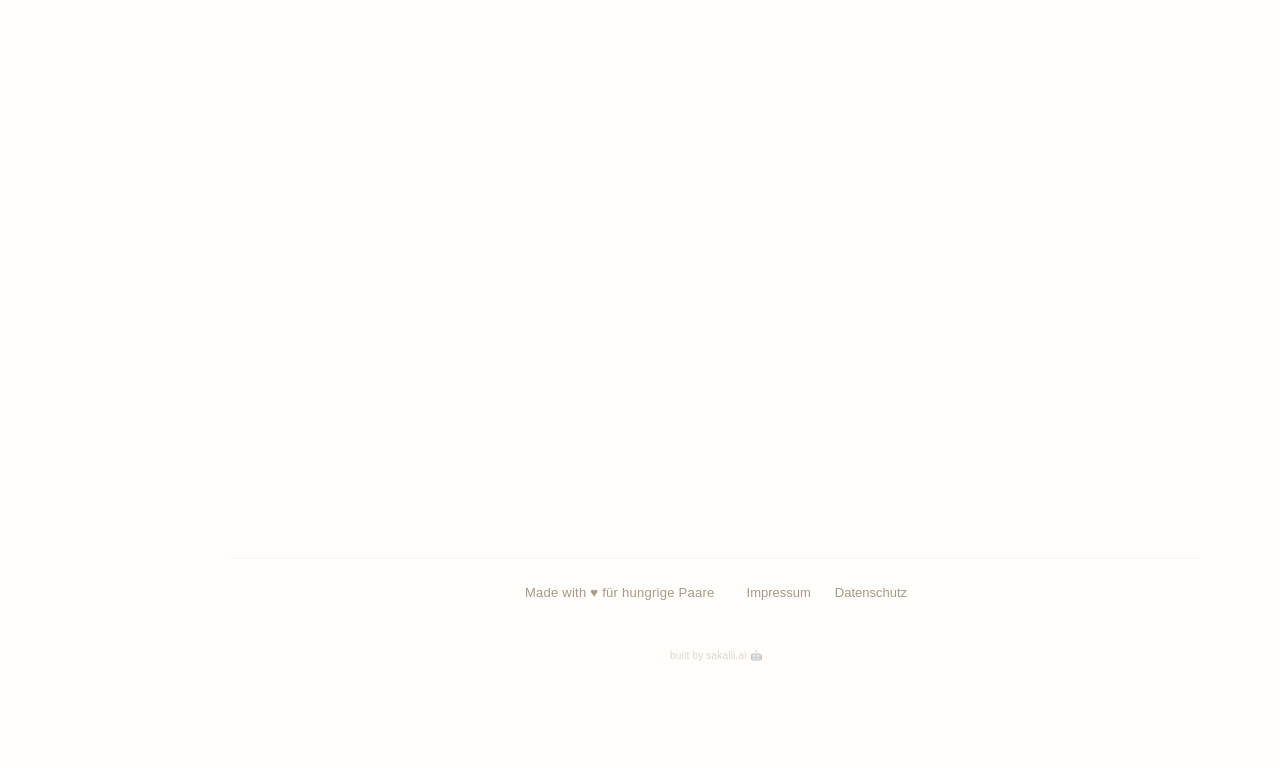
==== commit 3bd1b2a4: "Add sakalli.ai signature link to footer Co-Authored-By: Claude Opus 4.6 <noreply@anthropic.com>" ====
--- a/index.html
+++ b/index.html
@@ -400,6 +400,7 @@
                         <a href="/impressum.html" data-i18n="footer_impressum">Impressum</a>
                         <a href="/datenschutz.html" data-i18n="footer_privacy">Datenschutz</a>
                     </div>
+                    <p class="footer-signature"><a href="https://sakalli.ai" target="_blank" rel="noopener noreferrer">built by sakalli.ai 🤖</a></p>
                 </div>
             </footer>
         </div>
--- a/css/style.css
+++ b/css/style.css
@@ -986,6 +986,9 @@
 }
 .footer-links a:hover { color: var(--amber); }
 .footer-links a:hover::after { width: 100%; }
+.footer-signature { width: 100%; text-align: center; margin-top: 12px; font-size: 10px; letter-spacing: 0.02em; }
+.footer-signature a { color: rgba(168, 152, 136, 0.4); text-decoration: none; transition: color 0.3s ease; }
+.footer-signature a:hover { color: rgba(168, 152, 136, 0.7); }
 
 @keyframes logoFloat {
     0%, 100% { transform: translateY(0) scale(1) rotate(0deg); }
@@ -995,7 +998,14 @@
 
 /* ===== RESPONSIVE ===== */
 @media (max-width: 900px) {
-    .section { padding: 60px 24px; }
+    /* Remove frosted glass on sections — seamless background */
+    .section {
+        padding: 60px 24px;
+        background: none;
+        backdrop-filter: none;
+        -webkit-backdrop-filter: none;
+    }
+
     .side-nav { display: none; }
 
     #hero .section-inner {
@@ -1009,7 +1019,25 @@
     .step-connector { padding-top: 0; transform: rotate(90deg); }
     .problem-grid, .features-grid { grid-template-columns: 1fr; }
 
-    .floating-food { display: none; }
+    /* Show food emojis on mobile — smaller but visible */
+    .floating-food {
+        display: block !important;
+        font-size: 30px !important;
+        opacity: 0.18 !important;
+        filter: blur(0.5px) !important;
+    }
+
+    /* Reduce section min-height on mobile for tighter layout */
+    .section { min-height: auto; padding-top: 80px; padding-bottom: 80px; }
+    #hero { min-height: 100vh; }
+
+    /* Download section layout fix */
+    #download .section-inner { min-height: auto; }
+
+    /* FAQ on mobile */
+    .faq-question { padding: 18px 20px; font-size: 15px; }
+    .faq-answer { padding: 0 20px; }
+    .faq-item.open .faq-answer { padding: 0 20px 18px; }
 }
 
 @media (max-width: 480px) {
@@ -1019,4 +1047,8 @@
     .hero-phone-mockup { width: 260px; }
     .section-title { font-size: 26px; }
     .step-number { width: 38px; height: 38px; border-radius: 12px; }
-}
+
+    .floating-food {
+        font-size: 22px !important;
+    }
+}
--- a/css/style.css
+++ b/css/style.css
@@ -986,6 +986,9 @@
 }
 .footer-links a:hover { color: var(--amber); }
 .footer-links a:hover::after { width: 100%; }
+.footer-signature { width: 100%; text-align: center; margin-top: 12px; font-size: 10px; letter-spacing: 0.02em; }
+.footer-signature a { color: rgba(168, 152, 136, 0.4); text-decoration: none; transition: color 0.3s ease; }
+.footer-signature a:hover { color: rgba(168, 152, 136, 0.7); }
 
 @keyframes logoFloat {
     0%, 100% { transform: translateY(0) scale(1) rotate(0deg); }
@@ -995,7 +998,14 @@
 
 /* ===== RESPONSIVE ===== */
 @media (max-width: 900px) {
-    .section { padding: 60px 24px; }
+    /* Remove frosted glass on sections — seamless background */
+    .section {
+        padding: 60px 24px;
+        background: none;
+        backdrop-filter: none;
+        -webkit-backdrop-filter: none;
+    }
+
     .side-nav { display: none; }
 
     #hero .section-inner {
@@ -1009,7 +1019,25 @@
     .step-connector { padding-top: 0; transform: rotate(90deg); }
     .problem-grid, .features-grid { grid-template-columns: 1fr; }
 
-    .floating-food { display: none; }
+    /* Show food emojis on mobile — smaller but visible */
+    .floating-food {
+        display: block !important;
+        font-size: 30px !important;
+        opacity: 0.18 !important;
+        filter: blur(0.5px) !important;
+    }
+
+    /* Reduce section min-height on mobile for tighter layout */
+    .section { min-height: auto; padding-top: 80px; padding-bottom: 80px; }
+    #hero { min-height: 100vh; }
+
+    /* Download section layout fix */
+    #download .section-inner { min-height: auto; }
+
+    /* FAQ on mobile */
+    .faq-question { padding: 18px 20px; font-size: 15px; }
+    .faq-answer { padding: 0 20px; }
+    .faq-item.open .faq-answer { padding: 0 20px 18px; }
 }
 
 @media (max-width: 480px) {
@@ -1019,4 +1047,8 @@
     .hero-phone-mockup { width: 260px; }
     .section-title { font-size: 26px; }
     .step-number { width: 38px; height: 38px; border-radius: 12px; }
-}
+
+    .floating-food {
+        font-size: 22px !important;
+    }
+}
